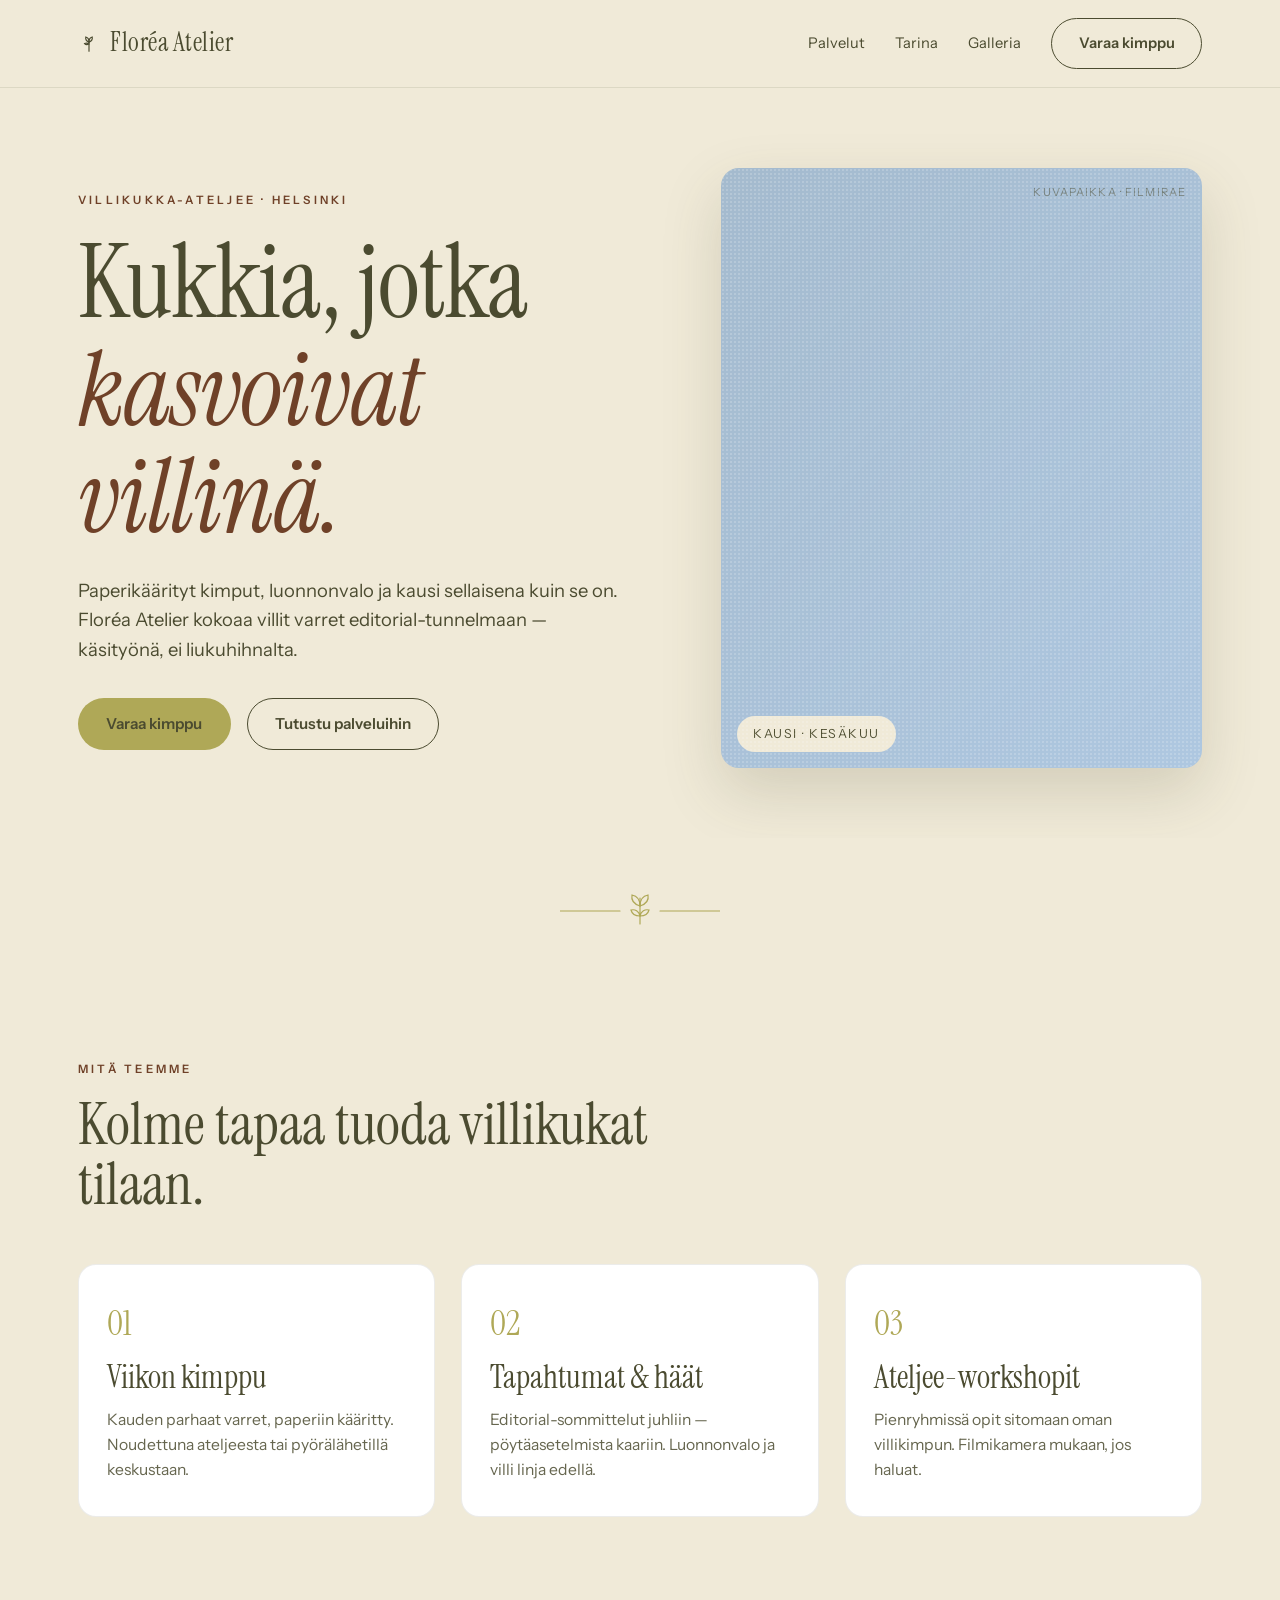
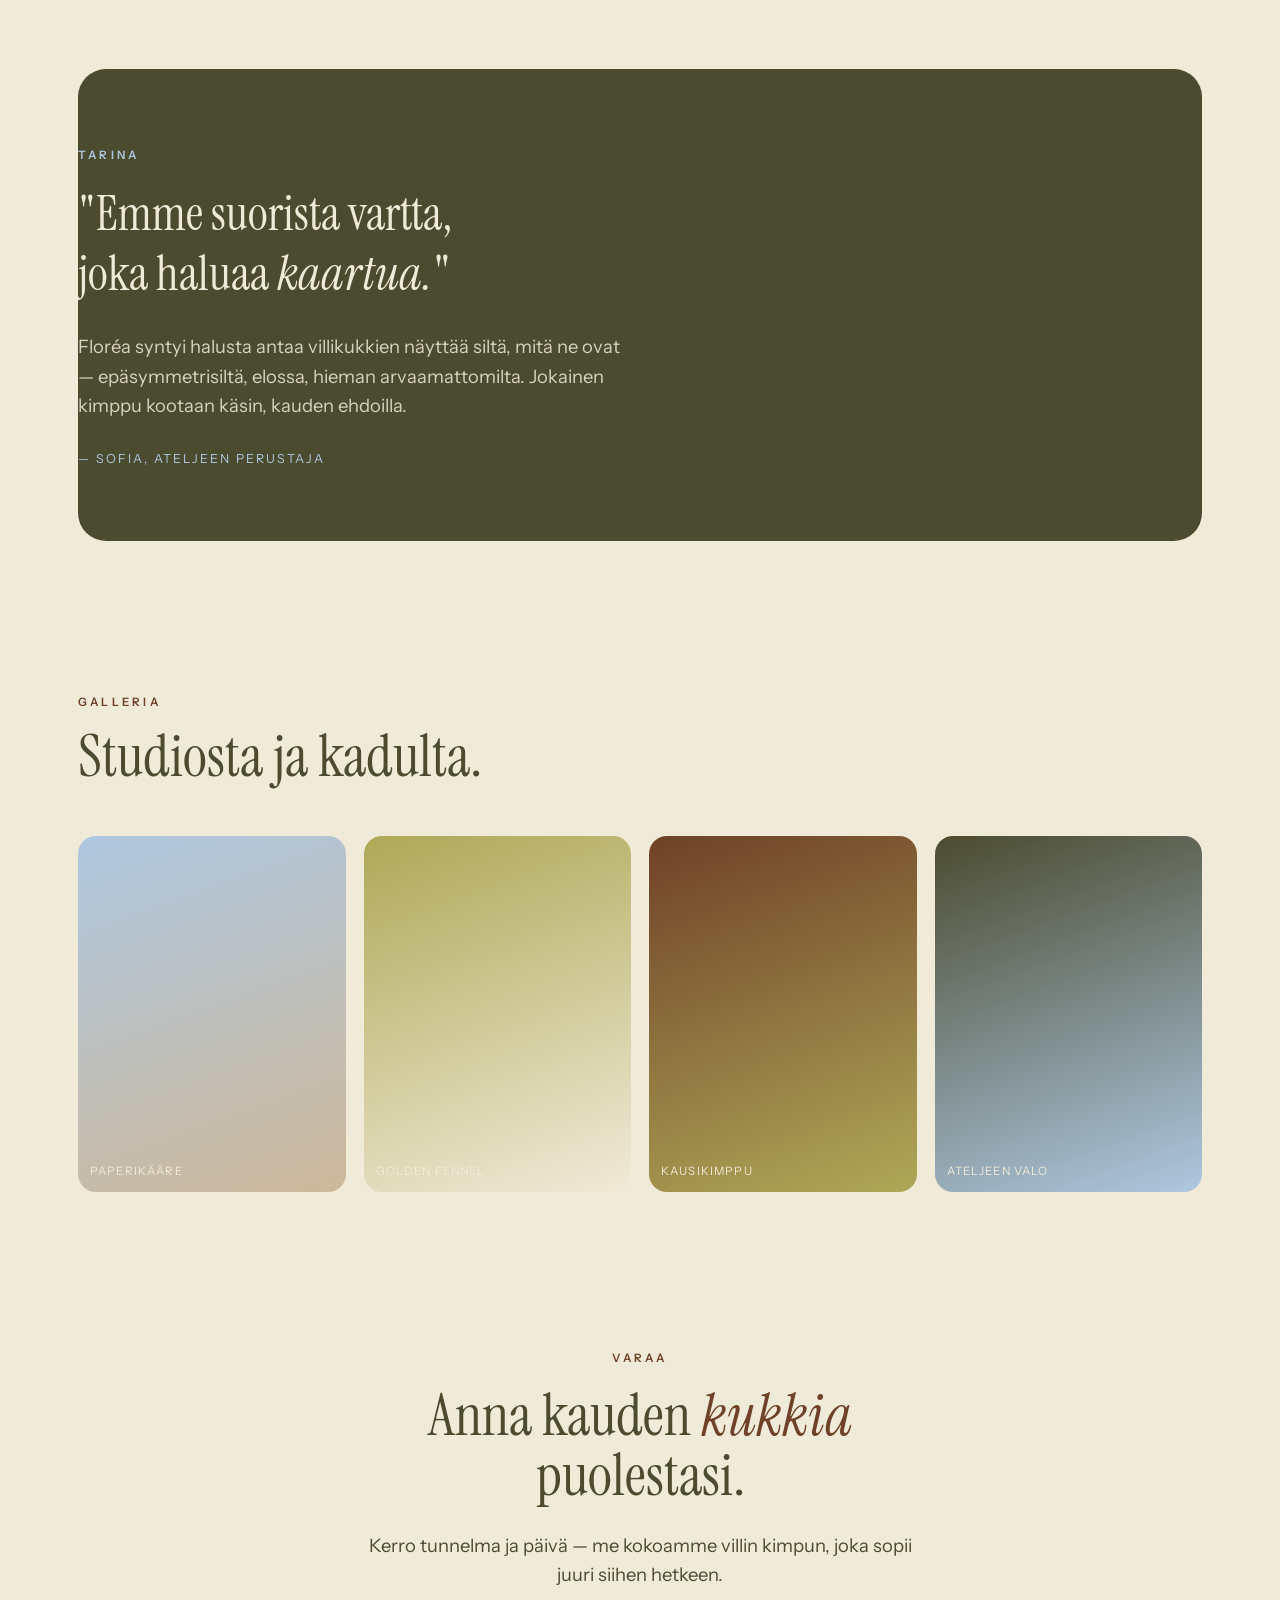
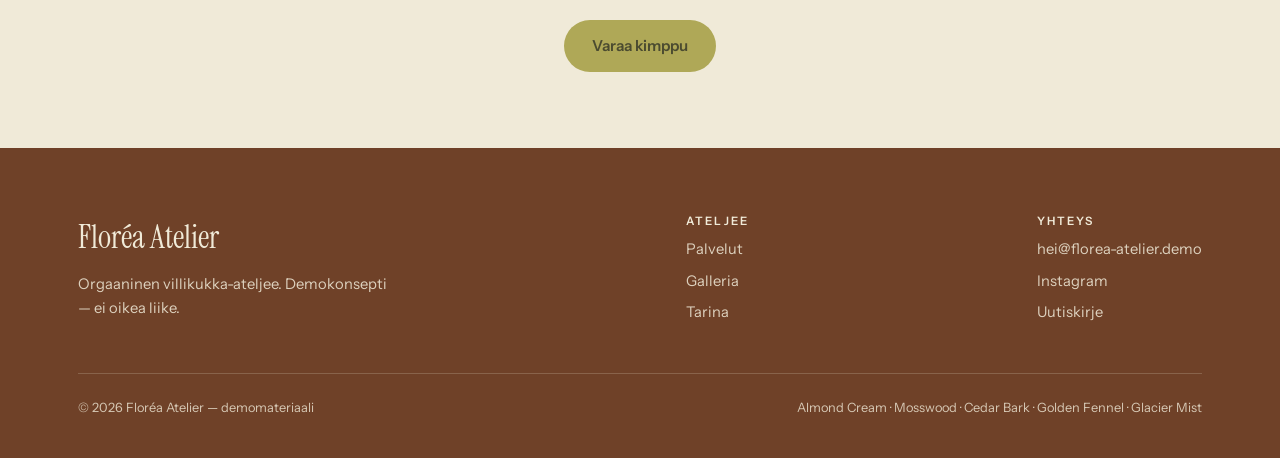
==== index.html @ 6a81641a "Add Floréa Atelier CLAUDE.md brand guide and landing page template" ====
<!DOCTYPE html>
<html lang="fi">
<head>
  <meta charset="UTF-8" />
  <meta name="viewport" content="width=device-width, initial-scale=1.0" />
  <title>Floréa Atelier — Villikukka-ateljee</title>
  <meta name="description" content="Floréa Atelier — orgaaninen villikukka-ateljee. Paperikäärityt kimput, luonnonvalo, käsityö." />

  <!-- Brändifontit -->
  <link rel="preconnect" href="https://fonts.googleapis.com" />
  <link rel="preconnect" href="https://fonts.gstatic.com" crossorigin />
  <link href="https://fonts.googleapis.com/css2?family=Instrument+Serif:ital@0;1&family=Instrument+Sans:wght@400;500;600&display=swap" rel="stylesheet" />

  <style>
    /* ===== Brändin kovat arvot ===== */
    :root {
      --almond-cream:  #F0EAD8;
      --mosswood:      #4B4B30;
      --cedar-bark:    #6F4128;
      --golden-fennel: #AFA857;
      --glacier-mist:  #AEC7E0;

      --font-display: "Instrument Serif", Georgia, serif;
      --font-body:    "Instrument Sans", system-ui, sans-serif;

      --radius-card: 18px;
      --radius-pill: 999px;

      --max: 1180px;
    }

    * { box-sizing: border-box; margin: 0; padding: 0; }

    html { scroll-behavior: smooth; }

    body {
      background: var(--almond-cream);
      color: var(--mosswood);
      font-family: var(--font-body);
      font-weight: 400;
      line-height: 1.6;
      -webkit-font-smoothing: antialiased;
    }

    .wrap { max-width: var(--max); margin: 0 auto; padding: 0 28px; }

    /* ===== Tyypografia ===== */
    h1, h2, h3 { font-family: var(--font-display); font-weight: 400; line-height: 1.05; }
    h1 { font-size: clamp(3rem, 8vw, 6.5rem); letter-spacing: -0.01em; }
    h2 { font-size: clamp(2.2rem, 5vw, 3.6rem); }
    h3 { font-size: clamp(1.5rem, 3vw, 2rem); }

    .eyebrow {
      font-family: var(--font-body);
      text-transform: uppercase;
      letter-spacing: 0.28em;
      font-size: 0.72rem;
      font-weight: 600;
      color: var(--cedar-bark);
    }

    .lede { font-size: 1.15rem; max-width: 46ch; }

    /* ===== Napit ===== */
    .btn {
      display: inline-block;
      font-family: var(--font-body);
      font-weight: 600;
      font-size: 0.95rem;
      padding: 0.85em 1.8em;
      border-radius: var(--radius-pill);
      text-decoration: none;
      cursor: pointer;
      border: 1.5px solid transparent;
      transition: transform .2s ease, background .2s ease, color .2s ease;
    }
    .btn:hover { transform: translateY(-2px); }
    .btn--primary { background: var(--golden-fennel); color: var(--mosswood); }
    .btn--primary:hover { background: #9c9549; }
    .btn--ghost { background: transparent; color: var(--mosswood); border-color: var(--mosswood); }
    .btn--ghost:hover { background: var(--mosswood); color: var(--almond-cream); }
    .btn--cream { background: var(--almond-cream); color: var(--mosswood); }

    /* ===== Navigaatio ===== */
    nav {
      position: sticky; top: 0; z-index: 50;
      background: rgba(240, 234, 216, 0.86);
      backdrop-filter: blur(8px);
      border-bottom: 1px solid rgba(75, 75, 48, 0.12);
    }
    nav .wrap { display: flex; align-items: center; justify-content: space-between; padding-top: 18px; padding-bottom: 18px; }
    .brand { font-family: var(--font-display); font-size: 1.6rem; letter-spacing: 0.02em; text-decoration: none; color: var(--mosswood); display: flex; align-items: center; gap: 10px; }
    .nav-links { display: flex; gap: 30px; align-items: center; }
    .nav-links a { text-decoration: none; color: var(--mosswood); font-size: 0.92rem; }
    .nav-links a:hover { color: var(--cedar-bark); }
    @media (max-width: 720px) { .nav-links a:not(.btn) { display: none; } }

    /* ===== Hero ===== */
    .hero { padding: 80px 0 70px; position: relative; overflow: hidden; }
    .hero-grid { display: grid; grid-template-columns: 1.1fr 0.9fr; gap: 56px; align-items: center; }
    @media (max-width: 880px) { .hero-grid { grid-template-columns: 1fr; } }
    .hero h1 em { font-style: italic; color: var(--cedar-bark); }
    .hero-cta { display: flex; gap: 16px; margin-top: 34px; flex-wrap: wrap; }
    .hero-figure {
      border-radius: var(--radius-card);
      overflow: hidden;
      aspect-ratio: 4 / 5;
      background:
        linear-gradient(135deg, rgba(75,75,48,0.10), rgba(174,199,224,0.25)),
        var(--glacier-mist);
      position: relative;
      box-shadow: 0 24px 60px rgba(75, 75, 48, 0.18);
    }
    .hero-figure .tag {
      position: absolute; bottom: 16px; left: 16px;
      background: var(--almond-cream); color: var(--mosswood);
      padding: 8px 16px; border-radius: var(--radius-pill);
      font-size: 0.78rem; letter-spacing: 0.12em; text-transform: uppercase;
    }
    /* paperirae / filmirae tunnelma kuvapaikalle */
    .hero-figure::after {
      content: ""; position: absolute; inset: 0;
      background-image: radial-gradient(rgba(255,255,255,0.18) 1px, transparent 1px);
      background-size: 4px 4px; mix-blend-mode: overlay;
    }
    .placeholder-note { position:absolute; top:16px; right:16px; font-size:0.7rem; letter-spacing:0.1em; text-transform:uppercase; color:var(--mosswood); opacity:0.55; }

    /* ===== Botaaninen ornamentti ===== */
    .botanical { display: block; color: var(--golden-fennel); }
    .divider { display: flex; justify-content: center; padding: 56px 0; }

    /* ===== Osiot ===== */
    section { padding: 76px 0; }
    .section-head { max-width: 620px; margin-bottom: 48px; }
    .section-head .eyebrow { display: block; margin-bottom: 16px; }

    /* Palvelukortit */
    .cards { display: grid; grid-template-columns: repeat(3, 1fr); gap: 26px; }
    @media (max-width: 820px) { .cards { grid-template-columns: 1fr; } }
    .card {
      background: #fff;
      border-radius: var(--radius-card);
      padding: 30px 28px 34px;
      border: 1px solid rgba(75,75,48,0.10);
    }
    .card .num { font-family: var(--font-display); font-size: 2.2rem; color: var(--golden-fennel); }
    .card h3 { margin: 10px 0 12px; }
    .card p { font-size: 0.98rem; color: rgba(75,75,48,0.85); }

    /* Tumma osio (Mosswood) */
    .dark { background: var(--mosswood); color: var(--almond-cream); border-radius: 28px; }
    .dark-inner { padding: 72px 0; }
    .dark .eyebrow { color: var(--glacier-mist); }
    .dark h2 em { font-style: italic; color: var(--golden-fennel); }
    .quote { font-family: var(--font-display); font-size: clamp(1.8rem, 4vw, 3rem); line-height: 1.25; max-width: 20ch; }
    .quote-meta { margin-top: 28px; letter-spacing: 0.16em; text-transform: uppercase; font-size: 0.78rem; color: var(--glacier-mist); }

    /* Galleria */
    .gallery { display: grid; grid-template-columns: repeat(4, 1fr); gap: 18px; }
    @media (max-width: 880px) { .gallery { grid-template-columns: repeat(2, 1fr); } }
    .gallery figure {
      border-radius: var(--radius-card); overflow: hidden; aspect-ratio: 3/4; position: relative;
    }
    .g1 { background: linear-gradient(160deg, var(--glacier-mist), #cdb89a); }
    .g2 { background: linear-gradient(160deg, var(--golden-fennel), var(--almond-cream)); }
    .g3 { background: linear-gradient(160deg, var(--cedar-bark), var(--golden-fennel)); }
    .g4 { background: linear-gradient(160deg, var(--mosswood), var(--glacier-mist)); }
    .gallery figure span { position:absolute; bottom:12px; left:12px; font-size:0.72rem; letter-spacing:0.1em; text-transform:uppercase; color:var(--almond-cream); }

    /* CTA-kaista */
    .cta-band { text-align: center; }
    .cta-band h2 { max-width: 16ch; margin: 0 auto 24px; }
    .cta-band em { font-style: italic; color: var(--cedar-bark); }

    /* Footer */
    footer { background: var(--cedar-bark); color: var(--almond-cream); padding: 64px 0 40px; }
    .foot-grid { display: flex; justify-content: space-between; gap: 40px; flex-wrap: wrap; }
    .foot-brand { font-family: var(--font-display); font-size: 2rem; }
    footer a { color: var(--almond-cream); text-decoration: none; opacity: 0.85; display: block; font-size: 0.92rem; margin-top: 8px; }
    footer a:hover { opacity: 1; }
    .foot-col h4 { text-transform: uppercase; letter-spacing: 0.18em; font-size: 0.72rem; font-weight: 600; font-family: var(--font-body); margin-bottom: 6px; }
    .foot-bottom { margin-top: 48px; padding-top: 24px; border-top: 1px solid rgba(240,234,216,0.25); font-size: 0.8rem; opacity: 0.8; display:flex; justify-content:space-between; flex-wrap:wrap; gap:12px; }
  </style>
</head>
<body>

  <!-- ===== Navigaatio ===== -->
  <nav>
    <div class="wrap">
      <a class="brand" href="#">
        <svg width="22" height="22" viewBox="0 0 24 24" fill="none" stroke="currentColor" stroke-width="1.3" stroke-linecap="round" aria-hidden="true">
          <path d="M12 21V11"/>
          <path d="M12 11c-2.5-1-4-3-3.5-5.5C10.5 6 12 8 12 11Z"/>
          <path d="M12 11c2.5-1 4-3 3.5-5.5C13.5 6 12 8 12 11Z"/>
          <path d="M12 13c-1.8 1-3.6 1-4.8-.4 1.7-.9 3.4-.6 4.8.4Z"/>
        </svg>
        Floréa Atelier
      </a>
      <div class="nav-links">
        <a href="#palvelut">Palvelut</a>
        <a href="#tarina">Tarina</a>
        <a href="#galleria">Galleria</a>
        <a class="btn btn--ghost" href="#yhteys">Varaa kimppu</a>
      </div>
    </div>
  </nav>

  <!-- ===== Hero ===== -->
  <header class="hero">
    <div class="wrap hero-grid">
      <div>
        <span class="eyebrow">Villikukka-ateljee · Helsinki</span>
        <h1 style="margin-top:18px;">Kukkia, jotka<br><em>kasvoivat villinä.</em></h1>
        <p class="lede" style="margin-top:24px;">
          Paperikäärityt kimput, luonnonvalo ja kausi sellaisena kuin se on.
          Floréa Atelier kokoaa villit varret editorial-tunnelmaan — käsityönä, ei liukuhihnalta.
        </p>
        <div class="hero-cta">
          <a class="btn btn--primary" href="#yhteys">Varaa kimppu</a>
          <a class="btn btn--ghost" href="#palvelut">Tutustu palveluihin</a>
        </div>
      </div>
      <div class="hero-figure" role="img" aria-label="Villikukkakimppu paperikääreessä">
        <span class="placeholder-note">Kuvapaikka · filmirae</span>
        <span class="tag">Kausi · Kesäkuu</span>
      </div>
    </div>
  </header>

  <!-- ===== Botaaninen jakaja ===== -->
  <div class="divider" aria-hidden="true">
    <svg class="botanical" width="160" height="34" viewBox="0 0 160 34" fill="none" stroke="currentColor" stroke-width="1.2" stroke-linecap="round">
      <path d="M80 4v26"/>
      <path d="M80 12c-6-2-9-6-8-11 5 1 8 5 8 11Z"/>
      <path d="M80 12c6-2 9-6 8-11-5 1-8 5-8 11Z"/>
      <path d="M80 22c-5 0-8-2-9-6 4-1 8 1 9 6Z"/>
      <path d="M80 22c5 0 8-2 9-6-4-1-8 1-9 6Z"/>
      <path d="M0 17h60M100 17h60"/>
    </svg>
  </div>

  <!-- ===== Palvelut ===== -->
  <section id="palvelut">
    <div class="wrap">
      <div class="section-head">
        <span class="eyebrow">Mitä teemme</span>
        <h2>Kolme tapaa tuoda villikukat tilaan.</h2>
      </div>
      <div class="cards">
        <article class="card">
          <div class="num">01</div>
          <h3>Viikon kimppu</h3>
          <p>Kauden parhaat varret, paperiin kääritty. Noudettuna ateljeesta tai pyörälähetillä keskustaan.</p>
        </article>
        <article class="card">
          <div class="num">02</div>
          <h3>Tapahtumat &amp; häät</h3>
          <p>Editorial-sommittelut juhliin — pöytäasetelmista kaariin. Luonnonvalo ja villi linja edellä.</p>
        </article>
        <article class="card">
          <div class="num">03</div>
          <h3>Ateljee-workshopit</h3>
          <p>Pienryhmissä opit sitomaan oman villikimpun. Filmikamera mukaan, jos haluat.</p>
        </article>
      </div>
    </div>
  </section>

  <!-- ===== Tarina (tumma osio) ===== -->
  <section id="tarina">
    <div class="wrap">
      <div class="dark">
        <div class="wrap dark-inner">
          <span class="eyebrow">Tarina</span>
          <p class="quote" style="margin-top:18px;">"Emme suorista vartta, joka haluaa <em>kaartua.</em>"</p>
          <p class="lede" style="margin-top:28px; color:rgba(240,234,216,0.85);">
            Floréa syntyi halusta antaa villikukkien näyttää siltä, mitä ne ovat — epäsymmetrisiltä,
            elossa, hieman arvaamattomilta. Jokainen kimppu kootaan käsin, kauden ehdoilla.
          </p>
          <p class="quote-meta">— Sofia, ateljeen perustaja</p>
        </div>
      </div>
    </div>
  </section>

  <!-- ===== Galleria ===== -->
  <section id="galleria">
    <div class="wrap">
      <div class="section-head">
        <span class="eyebrow">Galleria</span>
        <h2>Studiosta ja kadulta.</h2>
      </div>
      <div class="gallery">
        <figure class="g1"><span>Paperikääre</span></figure>
        <figure class="g2"><span>Golden Fennel</span></figure>
        <figure class="g3"><span>Kausikimppu</span></figure>
        <figure class="g4"><span>Ateljeen valo</span></figure>
      </div>
    </div>
  </section>

  <!-- ===== CTA-kaista ===== -->
  <section id="yhteys" class="cta-band">
    <div class="wrap">
      <span class="eyebrow">Varaa</span>
      <h2 style="margin-top:16px;">Anna kauden <em>kukkia</em> puolestasi.</h2>
      <p class="lede" style="margin:0 auto 30px;">Kerro tunnelma ja päivä — me kokoamme villin kimpun, joka sopii juuri siihen hetkeen.</p>
      <a class="btn btn--primary" href="mailto:hei@florea-atelier.demo">Varaa kimppu</a>
    </div>
  </section>

  <!-- ===== Footer ===== -->
  <footer>
    <div class="wrap">
      <div class="foot-grid">
        <div>
          <div class="foot-brand">Floréa Atelier</div>
          <p style="max-width:32ch; opacity:0.85; margin-top:10px; font-size:0.92rem;">Orgaaninen villikukka-ateljee. Demokonsepti — ei oikea liike.</p>
        </div>
        <div class="foot-col">
          <h4>Ateljee</h4>
          <a href="#palvelut">Palvelut</a>
          <a href="#galleria">Galleria</a>
          <a href="#tarina">Tarina</a>
        </div>
        <div class="foot-col">
          <h4>Yhteys</h4>
          <a href="mailto:hei@florea-atelier.demo">hei@florea-atelier.demo</a>
          <a href="#">Instagram</a>
          <a href="#">Uutiskirje</a>
        </div>
      </div>
      <div class="foot-bottom">
        <span>© 2026 Floréa Atelier — demomateriaali</span>
        <span>Almond Cream · Mosswood · Cedar Bark · Golden Fennel · Glacier Mist</span>
      </div>
    </div>
  </footer>

</body>
</html>
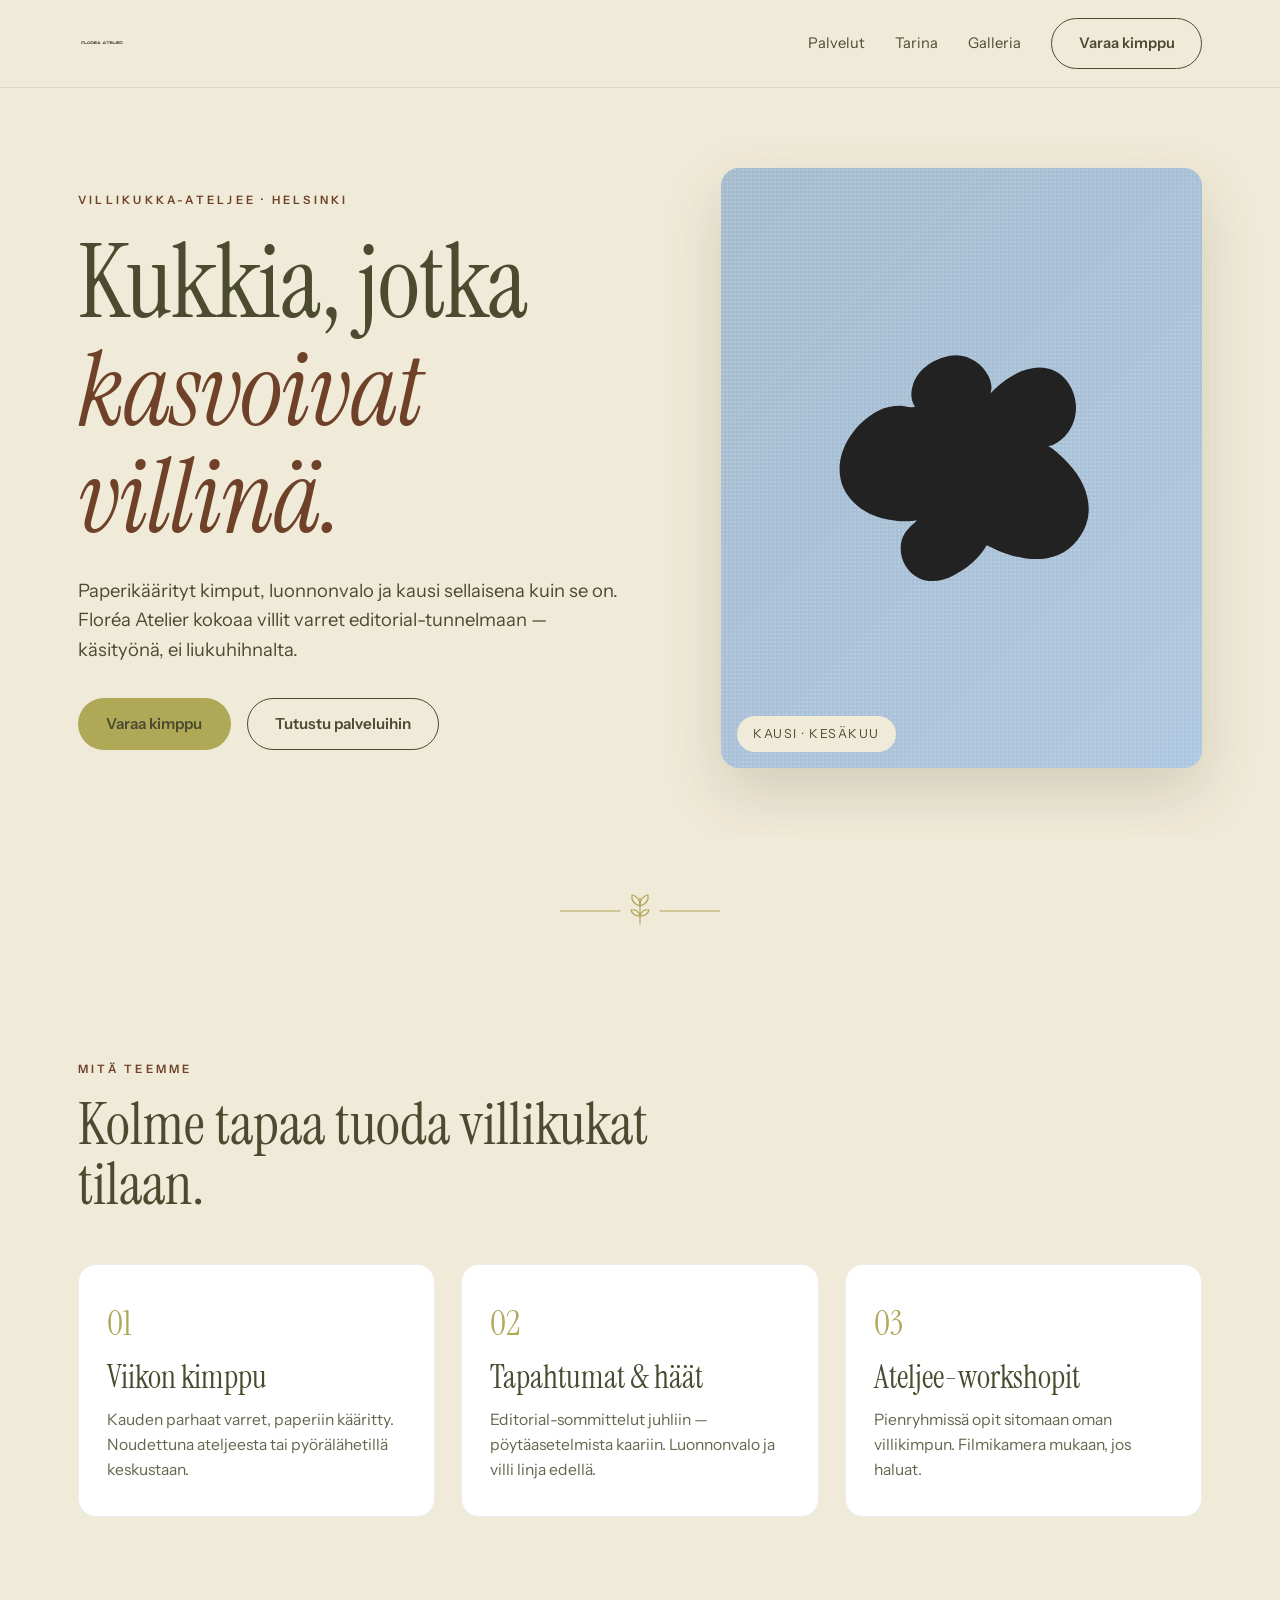
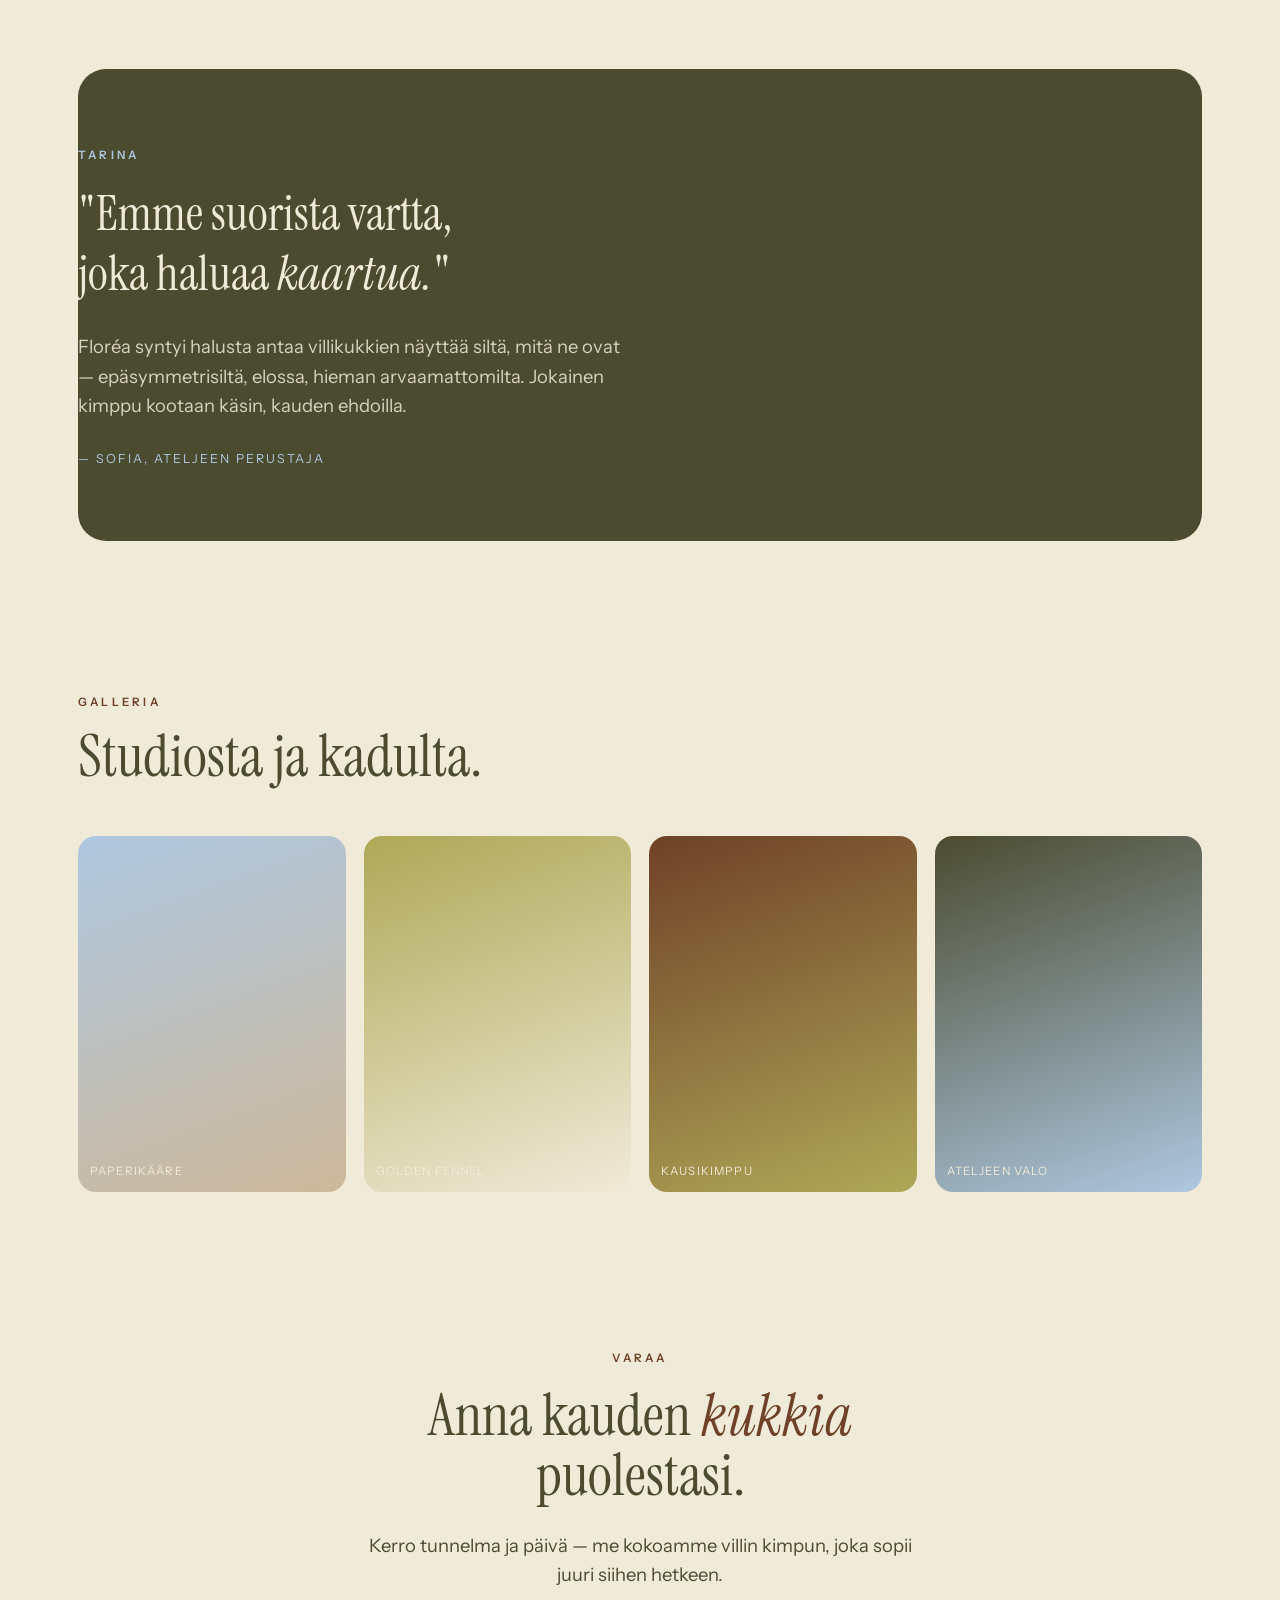
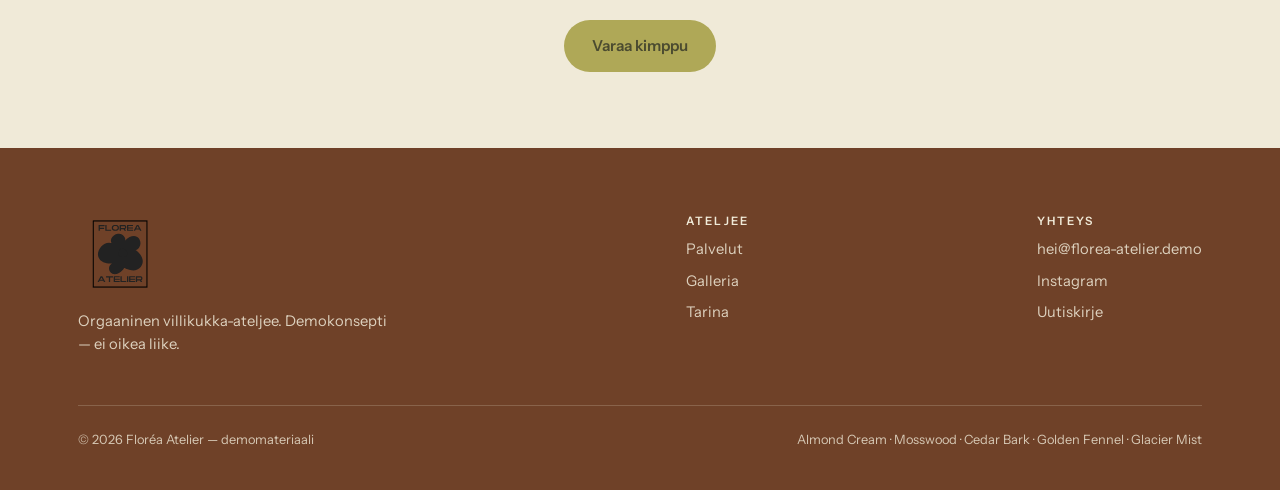
==== commit 53aef8b9: "Wire uploaded logos into page, rename assets to web-safe names" ====
--- a/index.html
+++ b/index.html
@@ -89,7 +89,8 @@
       border-bottom: 1px solid rgba(75, 75, 48, 0.12);
     }
     nav .wrap { display: flex; align-items: center; justify-content: space-between; padding-top: 18px; padding-bottom: 18px; }
-    .brand { font-family: var(--font-display); font-size: 1.6rem; letter-spacing: 0.02em; text-decoration: none; color: var(--mosswood); display: flex; align-items: center; gap: 10px; }
+    .brand { display: flex; align-items: center; text-decoration: none; }
+    .brand-logo { height: 48px; width: auto; display: block; }
     .nav-links { display: flex; gap: 30px; align-items: center; }
     .nav-links a { text-decoration: none; color: var(--mosswood); font-size: 0.92rem; }
     .nav-links a:hover { color: var(--cedar-bark); }
@@ -111,11 +112,13 @@
       position: relative;
       box-shadow: 0 24px 60px rgba(75, 75, 48, 0.18);
     }
+    .hero-graphic { position: absolute; inset: 0; width: 100%; height: 100%; object-fit: contain; padding: 9%; z-index: 1; }
     .hero-figure .tag {
       position: absolute; bottom: 16px; left: 16px;
       background: var(--almond-cream); color: var(--mosswood);
       padding: 8px 16px; border-radius: var(--radius-pill);
       font-size: 0.78rem; letter-spacing: 0.12em; text-transform: uppercase;
+      z-index: 2;
     }
     /* paperirae / filmirae tunnelma kuvapaikalle */
     .hero-figure::after {
@@ -187,14 +190,8 @@
   <!-- ===== Navigaatio ===== -->
   <nav>
     <div class="wrap">
-      <a class="brand" href="#">
-        <svg width="22" height="22" viewBox="0 0 24 24" fill="none" stroke="currentColor" stroke-width="1.3" stroke-linecap="round" aria-hidden="true">
-          <path d="M12 21V11"/>
-          <path d="M12 11c-2.5-1-4-3-3.5-5.5C10.5 6 12 8 12 11Z"/>
-          <path d="M12 11c2.5-1 4-3 3.5-5.5C13.5 6 12 8 12 11Z"/>
-          <path d="M12 13c-1.8 1-3.6 1-4.8-.4 1.7-.9 3.4-.6 4.8.4Z"/>
-        </svg>
-        Floréa Atelier
+      <a class="brand" href="#" aria-label="Floréa Atelier">
+        <img class="brand-logo" src="assets/logos/logo-paa.svg" alt="Floréa Atelier" />
       </a>
       <div class="nav-links">
         <a href="#palvelut">Palvelut</a>
@@ -220,8 +217,8 @@
           <a class="btn btn--ghost" href="#palvelut">Tutustu palveluihin</a>
         </div>
       </div>
-      <div class="hero-figure" role="img" aria-label="Villikukkakimppu paperikääreessä">
-        <span class="placeholder-note">Kuvapaikka · filmirae</span>
+      <div class="hero-figure">
+        <img class="hero-graphic" src="assets/graphics/grafiikka-paakuva.svg" alt="Floréa Atelier — botaaninen villikukkagrafiikka" />
         <span class="tag">Kausi · Kesäkuu</span>
       </div>
     </div>
@@ -314,8 +311,8 @@
     <div class="wrap">
       <div class="foot-grid">
         <div>
-          <div class="foot-brand">Floréa Atelier</div>
-          <p style="max-width:32ch; opacity:0.85; margin-top:10px; font-size:0.92rem;">Orgaaninen villikukka-ateljee. Demokonsepti — ei oikea liike.</p>
+          <img src="assets/logos/logo-iso-vaalea.svg" alt="Floréa Atelier" style="height:84px; width:auto; display:block;" />
+          <p style="max-width:32ch; opacity:0.85; margin-top:14px; font-size:0.92rem;">Orgaaninen villikukka-ateljee. Demokonsepti — ei oikea liike.</p>
         </div>
         <div class="foot-col">
           <h4>Ateljee</h4>
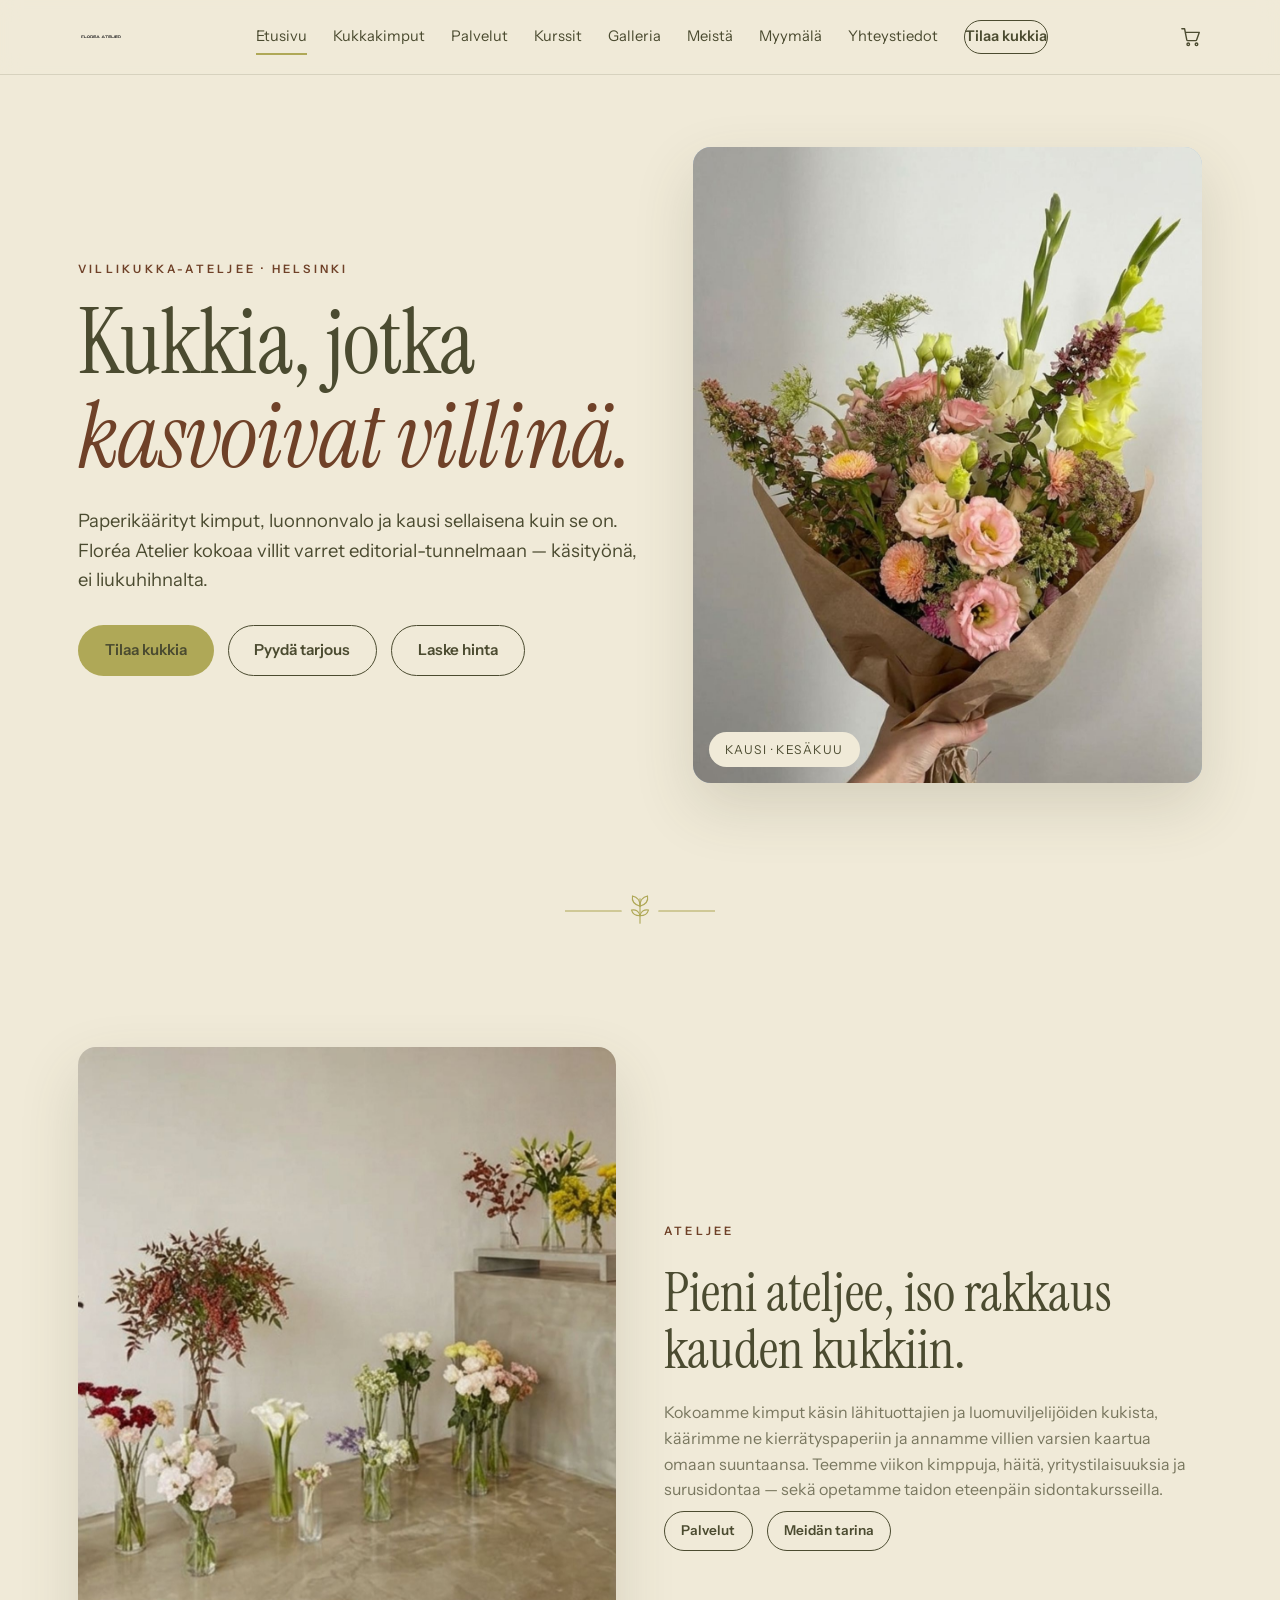
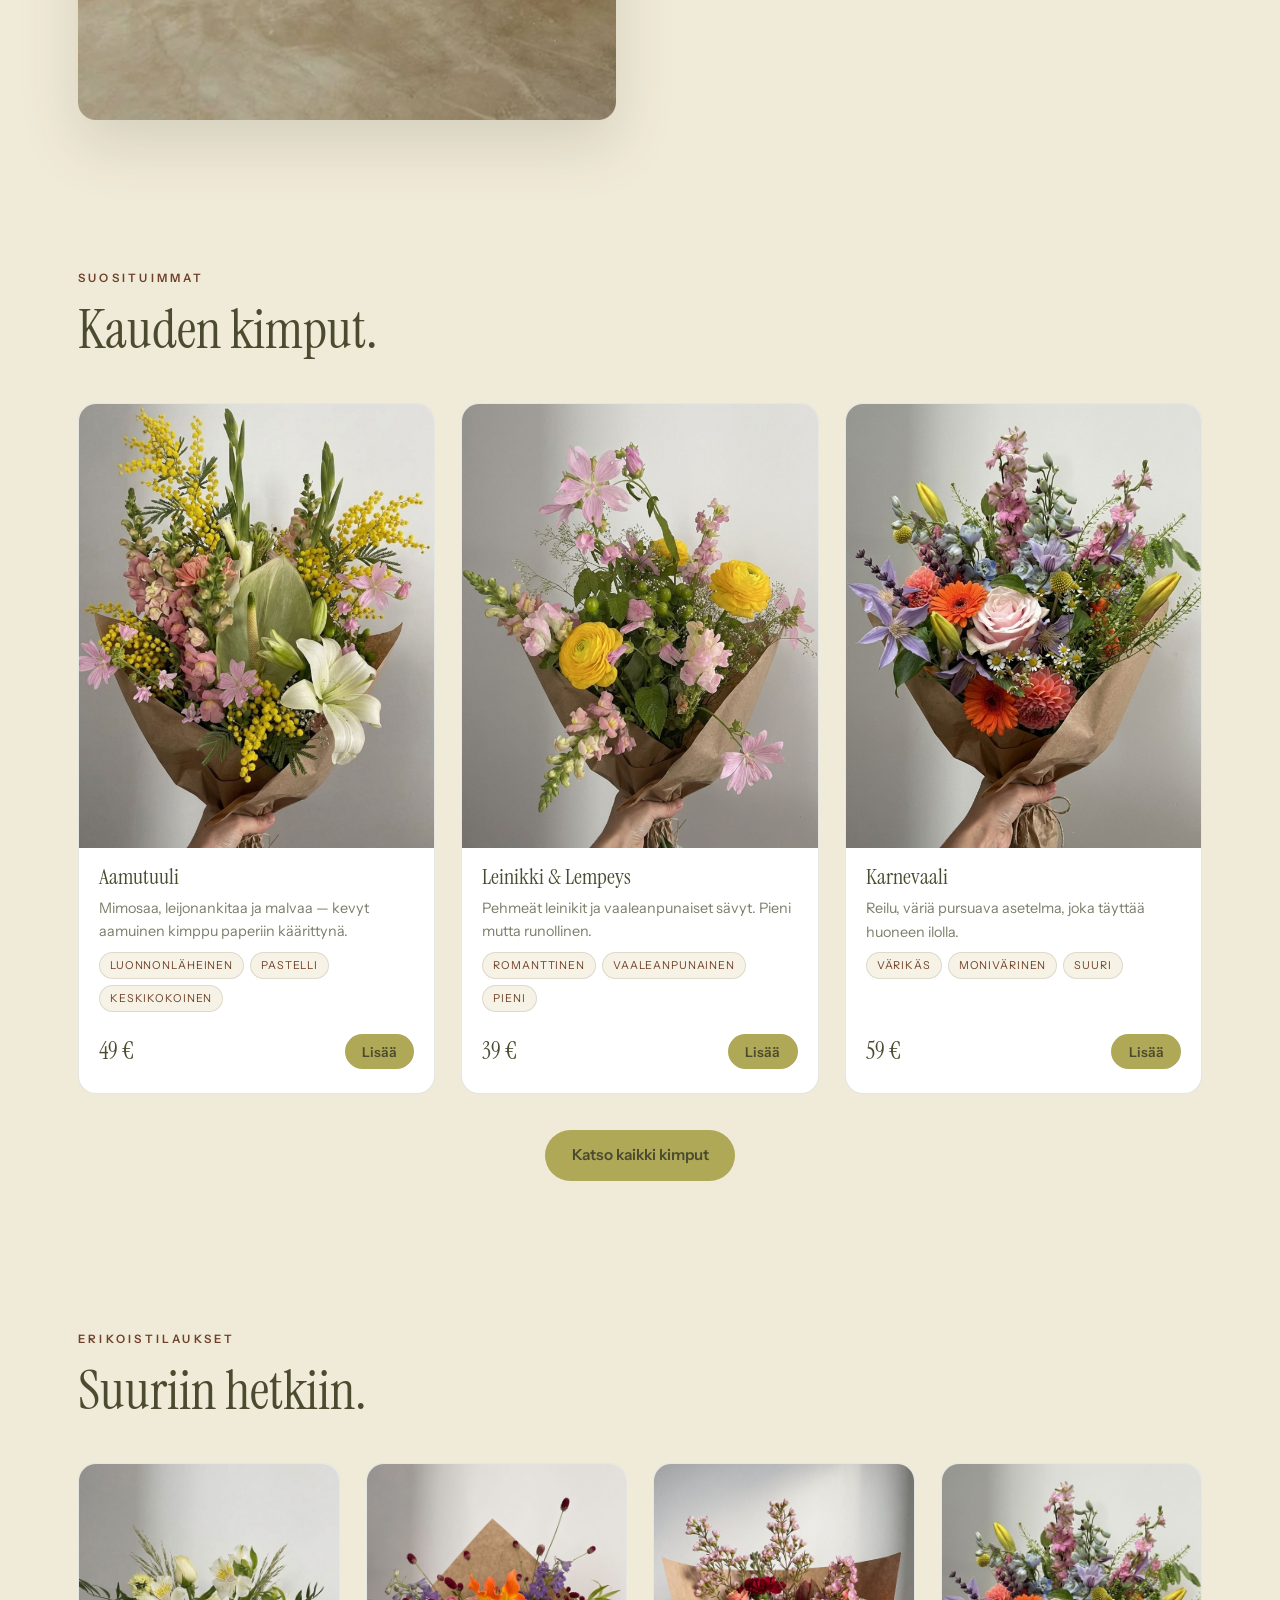
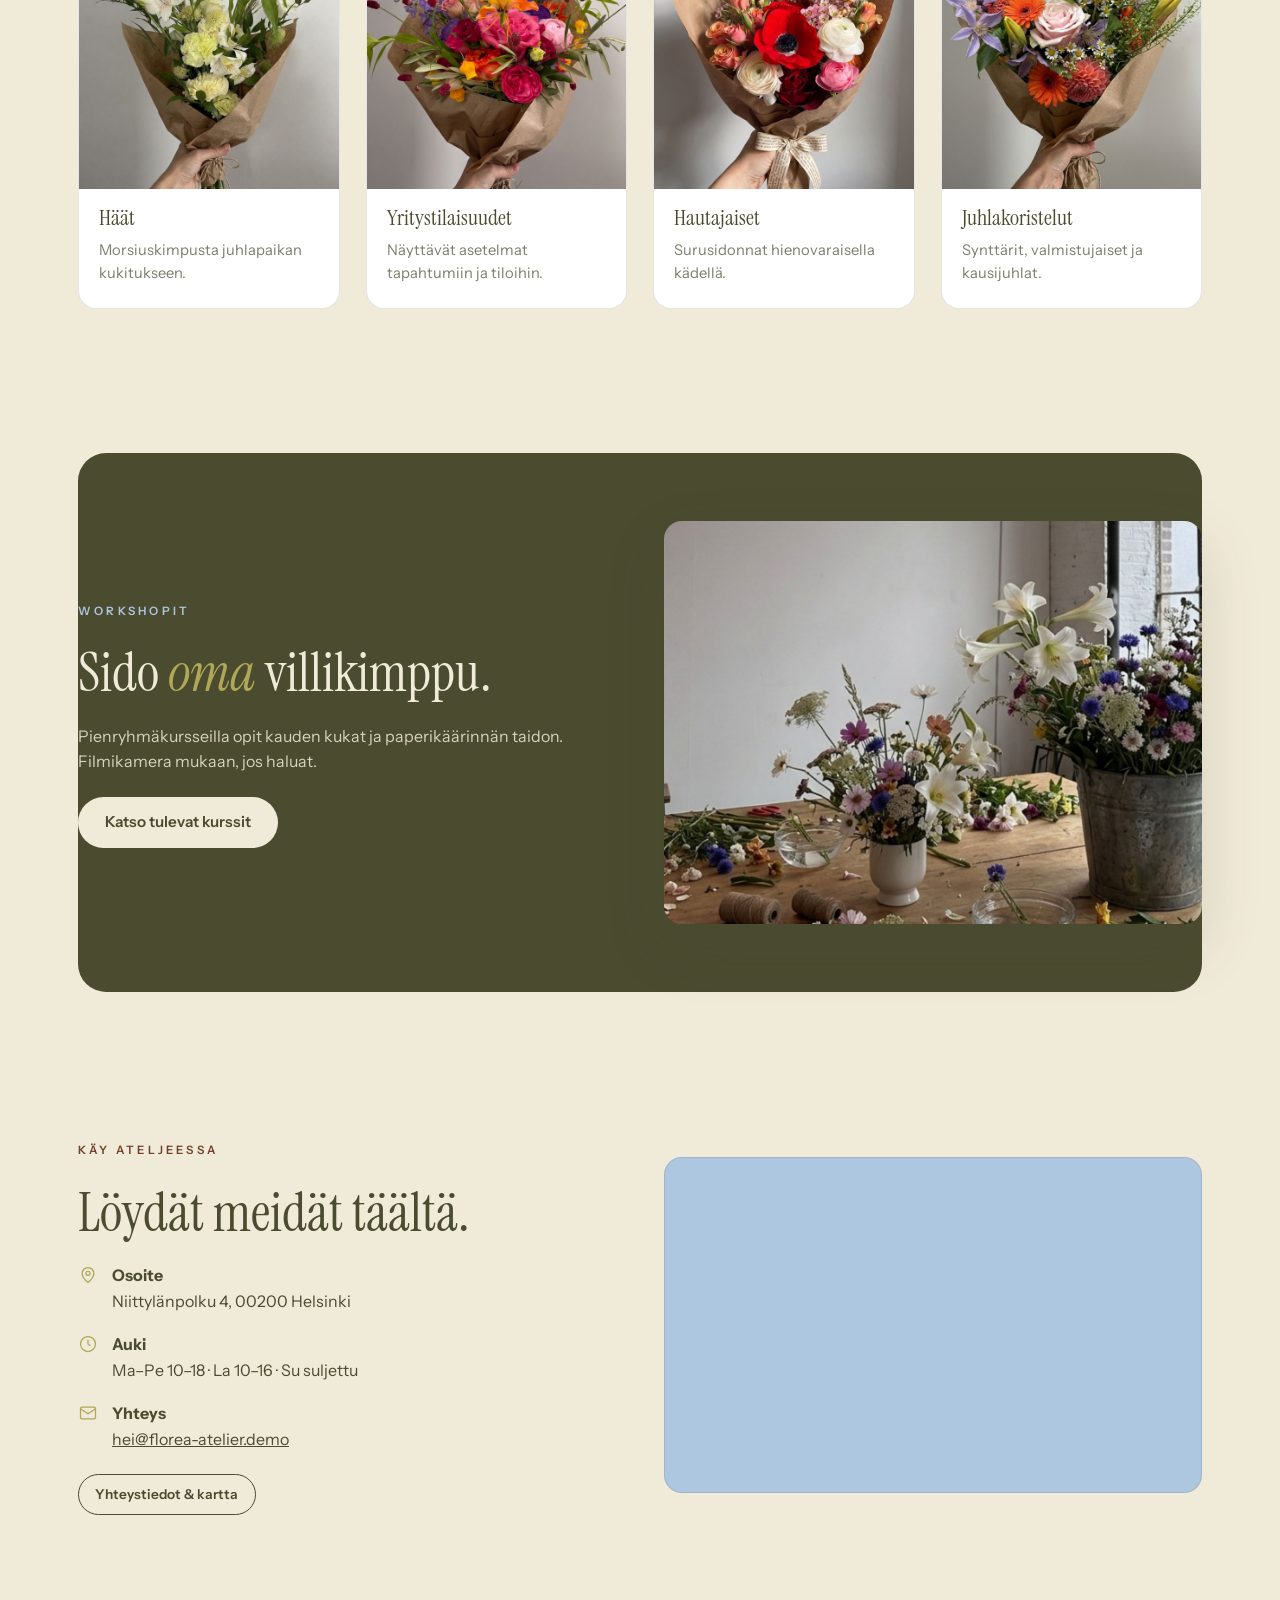
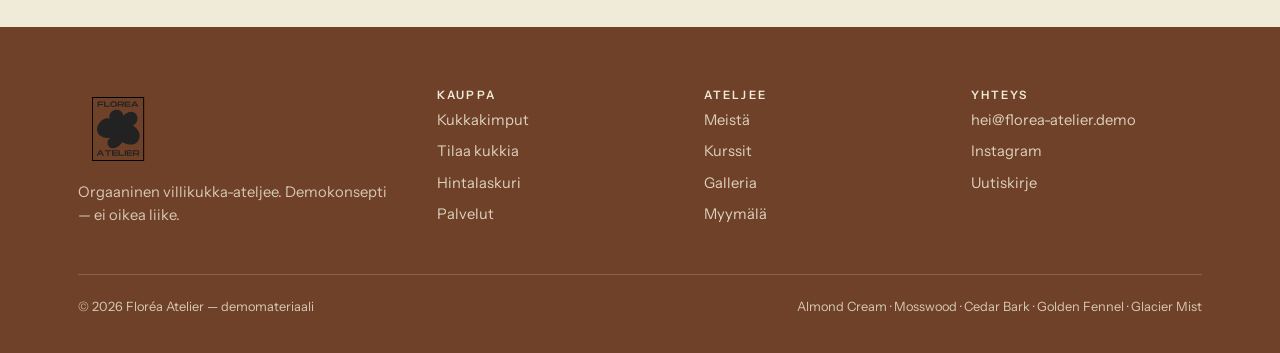
==== commit 2931b5cd: "Build multi-page flower shop site (site.js/style.css/main.js + 11 pages) - Centralized content in si" ====
--- a/index.html
+++ b/index.html
@@ -4,335 +4,129 @@
   <meta charset="UTF-8" />
   <meta name="viewport" content="width=device-width, initial-scale=1.0" />
   <title>Floréa Atelier — Villikukka-ateljee</title>
-  <meta name="description" content="Floréa Atelier — orgaaninen villikukka-ateljee. Paperikäärityt kimput, luonnonvalo, käsityö." />
-
-  <!-- Brändifontit -->
+  <meta name="description" content="Floréa Atelier — orgaaninen villikukka-ateljee Helsingissä. Paperikäärityt kimput, luonnonvalo ja käsityö. Tilaa kukkia, pyydä tarjous tai laske hinta." />
   <link rel="preconnect" href="https://fonts.googleapis.com" />
   <link rel="preconnect" href="https://fonts.gstatic.com" crossorigin />
   <link href="https://fonts.googleapis.com/css2?family=Instrument+Serif:ital@0;1&family=Instrument+Sans:wght@400;500;600&display=swap" rel="stylesheet" />
-
-  <style>
-    /* ===== Brändin kovat arvot ===== */
-    :root {
-      --almond-cream:  #F0EAD8;
-      --mosswood:      #4B4B30;
-      --cedar-bark:    #6F4128;
-      --golden-fennel: #AFA857;
-      --glacier-mist:  #AEC7E0;
-
-      --font-display: "Instrument Serif", Georgia, serif;
-      --font-body:    "Instrument Sans", system-ui, sans-serif;
-
-      --radius-card: 18px;
-      --radius-pill: 999px;
-
-      --max: 1180px;
-    }
-
-    * { box-sizing: border-box; margin: 0; padding: 0; }
-
-    html { scroll-behavior: smooth; }
-
-    body {
-      background: var(--almond-cream);
-      color: var(--mosswood);
-      font-family: var(--font-body);
-      font-weight: 400;
-      line-height: 1.6;
-      -webkit-font-smoothing: antialiased;
-    }
-
-    .wrap { max-width: var(--max); margin: 0 auto; padding: 0 28px; }
-
-    /* ===== Tyypografia ===== */
-    h1, h2, h3 { font-family: var(--font-display); font-weight: 400; line-height: 1.05; }
-    h1 { font-size: clamp(3rem, 8vw, 6.5rem); letter-spacing: -0.01em; }
-    h2 { font-size: clamp(2.2rem, 5vw, 3.6rem); }
-    h3 { font-size: clamp(1.5rem, 3vw, 2rem); }
-
-    .eyebrow {
-      font-family: var(--font-body);
-      text-transform: uppercase;
-      letter-spacing: 0.28em;
-      font-size: 0.72rem;
-      font-weight: 600;
-      color: var(--cedar-bark);
-    }
-
-    .lede { font-size: 1.15rem; max-width: 46ch; }
-
-    /* ===== Napit ===== */
-    .btn {
-      display: inline-block;
-      font-family: var(--font-body);
-      font-weight: 600;
-      font-size: 0.95rem;
-      padding: 0.85em 1.8em;
-      border-radius: var(--radius-pill);
-      text-decoration: none;
-      cursor: pointer;
-      border: 1.5px solid transparent;
-      transition: transform .2s ease, background .2s ease, color .2s ease;
-    }
-    .btn:hover { transform: translateY(-2px); }
-    .btn--primary { background: var(--golden-fennel); color: var(--mosswood); }
-    .btn--primary:hover { background: #9c9549; }
-    .btn--ghost { background: transparent; color: var(--mosswood); border-color: var(--mosswood); }
-    .btn--ghost:hover { background: var(--mosswood); color: var(--almond-cream); }
-    .btn--cream { background: var(--almond-cream); color: var(--mosswood); }
-
-    /* ===== Navigaatio ===== */
-    nav {
-      position: sticky; top: 0; z-index: 50;
-      background: rgba(240, 234, 216, 0.86);
-      backdrop-filter: blur(8px);
-      border-bottom: 1px solid rgba(75, 75, 48, 0.12);
-    }
-    nav .wrap { display: flex; align-items: center; justify-content: space-between; padding-top: 18px; padding-bottom: 18px; }
-    .brand { display: flex; align-items: center; text-decoration: none; }
-    .brand-logo { height: 48px; width: auto; display: block; }
-    .nav-links { display: flex; gap: 30px; align-items: center; }
-    .nav-links a { text-decoration: none; color: var(--mosswood); font-size: 0.92rem; }
-    .nav-links a:hover { color: var(--cedar-bark); }
-    @media (max-width: 720px) { .nav-links a:not(.btn) { display: none; } }
-
-    /* ===== Hero ===== */
-    .hero { padding: 80px 0 70px; position: relative; overflow: hidden; }
-    .hero-grid { display: grid; grid-template-columns: 1.1fr 0.9fr; gap: 56px; align-items: center; }
-    @media (max-width: 880px) { .hero-grid { grid-template-columns: 1fr; } }
-    .hero h1 em { font-style: italic; color: var(--cedar-bark); }
-    .hero-cta { display: flex; gap: 16px; margin-top: 34px; flex-wrap: wrap; }
-    .hero-figure {
-      border-radius: var(--radius-card);
-      overflow: hidden;
-      aspect-ratio: 4 / 5;
-      background:
-        linear-gradient(135deg, rgba(75,75,48,0.10), rgba(174,199,224,0.25)),
-        var(--glacier-mist);
-      position: relative;
-      box-shadow: 0 24px 60px rgba(75, 75, 48, 0.18);
-    }
-    .hero-graphic { position: absolute; inset: 0; width: 100%; height: 100%; object-fit: contain; padding: 9%; z-index: 1; }
-    .hero-figure .tag {
-      position: absolute; bottom: 16px; left: 16px;
-      background: var(--almond-cream); color: var(--mosswood);
-      padding: 8px 16px; border-radius: var(--radius-pill);
-      font-size: 0.78rem; letter-spacing: 0.12em; text-transform: uppercase;
-      z-index: 2;
-    }
-    /* paperirae / filmirae tunnelma kuvapaikalle */
-    .hero-figure::after {
-      content: ""; position: absolute; inset: 0;
-      background-image: radial-gradient(rgba(255,255,255,0.18) 1px, transparent 1px);
-      background-size: 4px 4px; mix-blend-mode: overlay;
-    }
-    .placeholder-note { position:absolute; top:16px; right:16px; font-size:0.7rem; letter-spacing:0.1em; text-transform:uppercase; color:var(--mosswood); opacity:0.55; }
-
-    /* ===== Botaaninen ornamentti ===== */
-    .botanical { display: block; color: var(--golden-fennel); }
-    .divider { display: flex; justify-content: center; padding: 56px 0; }
-
-    /* ===== Osiot ===== */
-    section { padding: 76px 0; }
-    .section-head { max-width: 620px; margin-bottom: 48px; }
-    .section-head .eyebrow { display: block; margin-bottom: 16px; }
-
-    /* Palvelukortit */
-    .cards { display: grid; grid-template-columns: repeat(3, 1fr); gap: 26px; }
-    @media (max-width: 820px) { .cards { grid-template-columns: 1fr; } }
-    .card {
-      background: #fff;
-      border-radius: var(--radius-card);
-      padding: 30px 28px 34px;
-      border: 1px solid rgba(75,75,48,0.10);
-    }
-    .card .num { font-family: var(--font-display); font-size: 2.2rem; color: var(--golden-fennel); }
-    .card h3 { margin: 10px 0 12px; }
-    .card p { font-size: 0.98rem; color: rgba(75,75,48,0.85); }
-
-    /* Tumma osio (Mosswood) */
-    .dark { background: var(--mosswood); color: var(--almond-cream); border-radius: 28px; }
-    .dark-inner { padding: 72px 0; }
-    .dark .eyebrow { color: var(--glacier-mist); }
-    .dark h2 em { font-style: italic; color: var(--golden-fennel); }
-    .quote { font-family: var(--font-display); font-size: clamp(1.8rem, 4vw, 3rem); line-height: 1.25; max-width: 20ch; }
-    .quote-meta { margin-top: 28px; letter-spacing: 0.16em; text-transform: uppercase; font-size: 0.78rem; color: var(--glacier-mist); }
-
-    /* Galleria */
-    .gallery { display: grid; grid-template-columns: repeat(4, 1fr); gap: 18px; }
-    @media (max-width: 880px) { .gallery { grid-template-columns: repeat(2, 1fr); } }
-    .gallery figure {
-      border-radius: var(--radius-card); overflow: hidden; aspect-ratio: 3/4; position: relative;
-    }
-    .g1 { background: linear-gradient(160deg, var(--glacier-mist), #cdb89a); }
-    .g2 { background: linear-gradient(160deg, var(--golden-fennel), var(--almond-cream)); }
-    .g3 { background: linear-gradient(160deg, var(--cedar-bark), var(--golden-fennel)); }
-    .g4 { background: linear-gradient(160deg, var(--mosswood), var(--glacier-mist)); }
-    .gallery figure span { position:absolute; bottom:12px; left:12px; font-size:0.72rem; letter-spacing:0.1em; text-transform:uppercase; color:var(--almond-cream); }
-
-    /* CTA-kaista */
-    .cta-band { text-align: center; }
-    .cta-band h2 { max-width: 16ch; margin: 0 auto 24px; }
-    .cta-band em { font-style: italic; color: var(--cedar-bark); }
-
-    /* Footer */
-    footer { background: var(--cedar-bark); color: var(--almond-cream); padding: 64px 0 40px; }
-    .foot-grid { display: flex; justify-content: space-between; gap: 40px; flex-wrap: wrap; }
-    .foot-brand { font-family: var(--font-display); font-size: 2rem; }
-    footer a { color: var(--almond-cream); text-decoration: none; opacity: 0.85; display: block; font-size: 0.92rem; margin-top: 8px; }
-    footer a:hover { opacity: 1; }
-    .foot-col h4 { text-transform: uppercase; letter-spacing: 0.18em; font-size: 0.72rem; font-weight: 600; font-family: var(--font-body); margin-bottom: 6px; }
-    .foot-bottom { margin-top: 48px; padding-top: 24px; border-top: 1px solid rgba(240,234,216,0.25); font-size: 0.8rem; opacity: 0.8; display:flex; justify-content:space-between; flex-wrap:wrap; gap:12px; }
-  </style>
+  <link rel="stylesheet" href="style.css" />
 </head>
 <body>
+  <header data-nav></header>
 
-  <!-- ===== Navigaatio ===== -->
-  <nav>
-    <div class="wrap">
-      <a class="brand" href="#" aria-label="Floréa Atelier">
-        <img class="brand-logo" src="assets/logos/logo-paa.svg" alt="Floréa Atelier" />
-      </a>
-      <div class="nav-links">
-        <a href="#palvelut">Palvelut</a>
-        <a href="#tarina">Tarina</a>
-        <a href="#galleria">Galleria</a>
-        <a class="btn btn--ghost" href="#yhteys">Varaa kimppu</a>
-      </div>
-    </div>
-  </nav>
-
-  <!-- ===== Hero ===== -->
-  <header class="hero">
+  <!-- Hero -->
+  <section class="hero">
     <div class="wrap hero-grid">
       <div>
         <span class="eyebrow">Villikukka-ateljee · Helsinki</span>
-        <h1 style="margin-top:18px;">Kukkia, jotka<br><em>kasvoivat villinä.</em></h1>
-        <p class="lede" style="margin-top:24px;">
+        <h1>Kukkia, jotka<br><em>kasvoivat villinä.</em></h1>
+        <p class="lede" style="margin-top:22px;">
           Paperikäärityt kimput, luonnonvalo ja kausi sellaisena kuin se on.
           Floréa Atelier kokoaa villit varret editorial-tunnelmaan — käsityönä, ei liukuhihnalta.
         </p>
         <div class="hero-cta">
-          <a class="btn btn--primary" href="#yhteys">Varaa kimppu</a>
-          <a class="btn btn--ghost" href="#palvelut">Tutustu palveluihin</a>
+          <a class="btn btn--primary" href="tilaa.html">Tilaa kukkia</a>
+          <a class="btn btn--ghost" href="catering.html">Pyydä tarjous</a>
+          <a class="btn btn--ghost" href="hintalaskuri.html">Laske hinta</a>
         </div>
       </div>
       <div class="hero-figure">
-        <img class="hero-graphic" src="assets/graphics/grafiikka-paakuva.svg" alt="Floréa Atelier — botaaninen villikukkagrafiikka" />
+        <img src="assets/images/kimppu-04-elegantti.jpg" alt="Villikukkakimppu paperikääreessä" />
         <span class="tag">Kausi · Kesäkuu</span>
-      </div>
-    </div>
-  </header>
-
-  <!-- ===== Botaaninen jakaja ===== -->
-  <div class="divider" aria-hidden="true">
-    <svg class="botanical" width="160" height="34" viewBox="0 0 160 34" fill="none" stroke="currentColor" stroke-width="1.2" stroke-linecap="round">
-      <path d="M80 4v26"/>
-      <path d="M80 12c-6-2-9-6-8-11 5 1 8 5 8 11Z"/>
-      <path d="M80 12c6-2 9-6 8-11-5 1-8 5-8 11Z"/>
-      <path d="M80 22c-5 0-8-2-9-6 4-1 8 1 9 6Z"/>
-      <path d="M80 22c5 0 8-2 9-6-4-1-8 1-9 6Z"/>
-      <path d="M0 17h60M100 17h60"/>
-    </svg>
-  </div>
-
-  <!-- ===== Palvelut ===== -->
-  <section id="palvelut">
-    <div class="wrap">
-      <div class="section-head">
-        <span class="eyebrow">Mitä teemme</span>
-        <h2>Kolme tapaa tuoda villikukat tilaan.</h2>
-      </div>
-      <div class="cards">
-        <article class="card">
-          <div class="num">01</div>
-          <h3>Viikon kimppu</h3>
-          <p>Kauden parhaat varret, paperiin kääritty. Noudettuna ateljeesta tai pyörälähetillä keskustaan.</p>
-        </article>
-        <article class="card">
-          <div class="num">02</div>
-          <h3>Tapahtumat &amp; häät</h3>
-          <p>Editorial-sommittelut juhliin — pöytäasetelmista kaariin. Luonnonvalo ja villi linja edellä.</p>
-        </article>
-        <article class="card">
-          <div class="num">03</div>
-          <h3>Ateljee-workshopit</h3>
-          <p>Pienryhmissä opit sitomaan oman villikimpun. Filmikamera mukaan, jos haluat.</p>
-        </article>
       </div>
     </div>
   </section>
 
-  <!-- ===== Tarina (tumma osio) ===== -->
-  <section id="tarina">
-    <div class="wrap">
-      <div class="dark">
-        <div class="wrap dark-inner">
-          <span class="eyebrow">Tarina</span>
-          <p class="quote" style="margin-top:18px;">"Emme suorista vartta, joka haluaa <em>kaartua.</em>"</p>
-          <p class="lede" style="margin-top:28px; color:rgba(240,234,216,0.85);">
-            Floréa syntyi halusta antaa villikukkien näyttää siltä, mitä ne ovat — epäsymmetrisiltä,
-            elossa, hieman arvaamattomilta. Jokainen kimppu kootaan käsin, kauden ehdoilla.
-          </p>
-          <p class="quote-meta">— Sofia, ateljeen perustaja</p>
+  <div data-divider></div>
+
+  <!-- Esittely -->
+  <section>
+    <div class="wrap split">
+      <div class="rounded-img" style="aspect-ratio:4/5;">
+        <img src="assets/images/myymala.jpg" alt="Floréa Atelierin myymälä" />
+      </div>
+      <div class="stack-lg">
+        <span class="eyebrow">Ateljee</span>
+        <h2>Pieni ateljee, iso rakkaus kauden kukkiin.</h2>
+        <p class="muted">
+          Kokoamme kimput käsin lähituottajien ja luomuviljelijöiden kukista, käärimme ne kierrätyspaperiin
+          ja annamme villien varsien kaartua omaan suuntaansa. Teemme viikon kimppuja, häitä, yritystilaisuuksia
+          ja surusidontaa — sekä opetamme taidon eteenpäin sidontakursseilla.
+        </p>
+        <div class="hero-cta" style="margin-top:8px;">
+          <a class="btn btn--ghost btn--small" href="palvelut.html">Palvelut</a>
+          <a class="btn btn--ghost btn--small" href="meista.html">Meidän tarina</a>
         </div>
       </div>
     </div>
   </section>
 
-  <!-- ===== Galleria ===== -->
-  <section id="galleria">
+  <!-- Suosituimmat tuotteet -->
+  <section>
     <div class="wrap">
       <div class="section-head">
-        <span class="eyebrow">Galleria</span>
-        <h2>Studiosta ja kadulta.</h2>
+        <span class="eyebrow">Suosituimmat</span>
+        <h2>Kauden kimput.</h2>
       </div>
-      <div class="gallery">
-        <figure class="g1"><span>Paperikääre</span></figure>
-        <figure class="g2"><span>Golden Fennel</span></figure>
-        <figure class="g3"><span>Kausikimppu</span></figure>
-        <figure class="g4"><span>Ateljeen valo</span></figure>
+      <div class="grid grid-3" data-featured="3"></div>
+      <div class="center" style="margin-top:36px;">
+        <a class="btn btn--primary" href="tuotteet.html">Katso kaikki kimput</a>
       </div>
     </div>
   </section>
 
-  <!-- ===== CTA-kaista ===== -->
-  <section id="yhteys" class="cta-band">
+  <!-- Erikoistilaukset -->
+  <section>
     <div class="wrap">
-      <span class="eyebrow">Varaa</span>
-      <h2 style="margin-top:16px;">Anna kauden <em>kukkia</em> puolestasi.</h2>
-      <p class="lede" style="margin:0 auto 30px;">Kerro tunnelma ja päivä — me kokoamme villin kimpun, joka sopii juuri siihen hetkeen.</p>
-      <a class="btn btn--primary" href="mailto:hei@florea-atelier.demo">Varaa kimppu</a>
+      <div class="section-head">
+        <span class="eyebrow">Erikoistilaukset</span>
+        <h2>Suuriin hetkiin.</h2>
+      </div>
+      <div class="grid grid-4" data-specials></div>
     </div>
   </section>
 
-  <!-- ===== Footer ===== -->
-  <footer>
+  <!-- Workshopit (teaser) -->
+  <section>
     <div class="wrap">
-      <div class="foot-grid">
-        <div>
-          <img src="assets/logos/logo-iso-vaalea.svg" alt="Floréa Atelier" style="height:84px; width:auto; display:block;" />
-          <p style="max-width:32ch; opacity:0.85; margin-top:14px; font-size:0.92rem;">Orgaaninen villikukka-ateljee. Demokonsepti — ei oikea liike.</p>
-        </div>
-        <div class="foot-col">
-          <h4>Ateljee</h4>
-          <a href="#palvelut">Palvelut</a>
-          <a href="#galleria">Galleria</a>
-          <a href="#tarina">Tarina</a>
-        </div>
-        <div class="foot-col">
-          <h4>Yhteys</h4>
-          <a href="mailto:hei@florea-atelier.demo">hei@florea-atelier.demo</a>
-          <a href="#">Instagram</a>
-          <a href="#">Uutiskirje</a>
+      <div class="dark-band">
+        <div class="wrap dark-inner split">
+          <div class="stack-lg">
+            <span class="eyebrow">Workshopit</span>
+            <h2 style="color:var(--almond-cream);">Sido <em>oma</em> villikimppu.</h2>
+            <p style="color:rgba(240,234,216,0.85);max-width:46ch;">
+              Pienryhmäkursseilla opit kauden kukat ja paperikäärinnän taidon. Filmikamera mukaan, jos haluat.
+            </p>
+            <a class="btn btn--cream" href="tapahtumat.html">Katso tulevat kurssit</a>
+          </div>
+          <div class="rounded-img" style="aspect-ratio:4/3;">
+            <img src="assets/images/workshops.jpg" alt="Kukkasidontakurssi" />
+          </div>
         </div>
       </div>
-      <div class="foot-bottom">
-        <span>© 2026 Floréa Atelier — demomateriaali</span>
-        <span>Almond Cream · Mosswood · Cedar Bark · Golden Fennel · Glacier Mist</span>
+    </div>
+  </section>
+
+  <!-- Yhteystiedot -->
+  <section>
+    <div class="wrap split">
+      <div class="stack-lg">
+        <span class="eyebrow">Käy ateljeessa</span>
+        <h2>Löydät meidät täältä.</h2>
+        <ul class="contact-list">
+          <li><span class="ico" data-ico="pin"></span><div><strong>Osoite</strong><br>Niittylänpolku 4, 00200 Helsinki</div></li>
+          <li><span class="ico" data-ico="clock"></span><div><strong>Auki</strong><br>Ma–Pe 10–18 · La 10–16 · Su suljettu</div></li>
+          <li><span class="ico" data-ico="mail"></span><div><strong>Yhteys</strong><br><a href="mailto:hei@florea-atelier.demo">hei@florea-atelier.demo</a></div></li>
+        </ul>
+        <a class="btn btn--ghost btn--small" href="yhteystiedot.html">Yhteystiedot & kartta</a>
+      </div>
+      <div class="map-embed">
+        <iframe title="Kartta" src="https://www.openstreetmap.org/export/embed.html?bbox=24.90%2C60.16%2C24.96%2C60.18&layer=mapnik" loading="lazy"></iframe>
       </div>
     </div>
-  </footer>
+  </section>
 
+  <footer data-footer></footer>
+  <script src="site.js"></script>
+  <script src="main.js"></script>
 </body>
 </html>
--- a/style.css
+++ b/style.css
@@ -0,0 +1,292 @@
+/* =====================================================================
+   Floréa Atelier — style.css
+   Brändivärit & fontit :root-muuttujissa. Vaihda vain nämä, kun
+   sovellat runkoa toiseen toimialaan.
+   ===================================================================== */
+
+:root {
+  /* Brändivärit (kovat arvot) */
+  --almond-cream:  #F0EAD8;
+  --mosswood:      #4B4B30;
+  --cedar-bark:    #6F4128;
+  --golden-fennel: #AFA857;
+  --glacier-mist:  #AEC7E0;
+
+  /* Johdetut sävyt */
+  --cream-soft:    #F6F2E6;
+  --ink:           #3A3A26;
+  --line:          rgba(75, 75, 48, 0.14);
+  --shadow:        0 24px 60px rgba(75, 75, 48, 0.16);
+
+  /* Fontit */
+  --font-display: "Instrument Serif", Georgia, serif;
+  --font-body:    "Instrument Sans", system-ui, sans-serif;
+
+  --radius-card: 18px;
+  --radius-pill: 999px;
+
+  --max: 1180px;
+}
+
+/* ===== Perus ===== */
+* { box-sizing: border-box; margin: 0; padding: 0; }
+html { scroll-behavior: smooth; }
+body {
+  background: var(--almond-cream);
+  color: var(--mosswood);
+  font-family: var(--font-body);
+  line-height: 1.6;
+  -webkit-font-smoothing: antialiased;
+  overflow-x: hidden;
+}
+img { max-width: 100%; display: block; }
+a { color: inherit; }
+
+.wrap { max-width: var(--max); margin: 0 auto; padding: 0 28px; }
+.narrow { max-width: 760px; }
+
+/* ===== Tyypografia ===== */
+h1, h2, h3, h4 { font-family: var(--font-display); font-weight: 400; line-height: 1.05; }
+h1 { font-size: clamp(2.8rem, 7vw, 6rem); letter-spacing: -0.01em; }
+h2 { font-size: clamp(2.1rem, 5vw, 3.4rem); }
+h3 { font-size: clamp(1.4rem, 3vw, 1.9rem); }
+em { color: var(--cedar-bark); }
+
+.eyebrow {
+  font-family: var(--font-body);
+  text-transform: uppercase;
+  letter-spacing: 0.28em;
+  font-size: 0.72rem;
+  font-weight: 600;
+  color: var(--cedar-bark);
+  display: inline-block;
+}
+.lede { font-size: 1.15rem; max-width: 52ch; }
+.muted { color: rgba(75, 75, 48, 0.72); }
+.center { text-align: center; }
+
+/* ===== Napit ===== */
+.btn {
+  display: inline-flex; align-items: center; gap: 8px;
+  font-family: var(--font-body); font-weight: 600; font-size: 0.95rem;
+  padding: 0.82em 1.7em; border-radius: var(--radius-pill);
+  text-decoration: none; cursor: pointer; border: 1.5px solid transparent;
+  transition: transform .2s ease, background .2s ease, color .2s ease;
+  white-space: nowrap;
+}
+.btn:hover { transform: translateY(-2px); }
+.btn--primary { background: var(--golden-fennel); color: var(--mosswood); }
+.btn--primary:hover { background: #9c9549; }
+.btn--ghost { background: transparent; color: var(--mosswood); border-color: var(--mosswood); }
+.btn--ghost:hover { background: var(--mosswood); color: var(--almond-cream); }
+.btn--cream { background: var(--almond-cream); color: var(--mosswood); }
+.btn--small { padding: 0.6em 1.2em; font-size: 0.85rem; }
+.btn--block { width: 100%; justify-content: center; }
+
+/* ===== Navigaatio ===== */
+.site-nav {
+  position: sticky; top: 0; z-index: 100;
+  background: rgba(240, 234, 216, 0.88);
+  backdrop-filter: blur(10px);
+  border-bottom: 1px solid var(--line);
+}
+.site-nav .wrap { display: flex; align-items: center; justify-content: space-between; padding: 14px 28px; }
+.nav-brand { display: flex; align-items: center; text-decoration: none; }
+.nav-brand img { height: 46px; width: auto; }
+.nav-links { display: flex; gap: 26px; align-items: center; }
+.nav-links a { text-decoration: none; font-size: 0.92rem; padding: 4px 0; position: relative; }
+.nav-links a:not(.btn):hover { color: var(--cedar-bark); }
+.nav-links a.active:not(.btn)::after {
+  content: ""; position: absolute; left: 0; bottom: -2px; width: 100%; height: 1.5px; background: var(--golden-fennel);
+}
+.nav-actions { display: flex; align-items: center; gap: 14px; }
+.cart-btn { background: none; border: none; cursor: pointer; position: relative; color: var(--mosswood); display: flex; align-items: center; }
+.cart-count {
+  position: absolute; top: -8px; right: -10px; background: var(--golden-fennel); color: var(--mosswood);
+  font-family: var(--font-body); font-size: 0.68rem; font-weight: 600; min-width: 18px; height: 18px;
+  border-radius: 999px; display: flex; align-items: center; justify-content: center; padding: 0 5px;
+}
+.nav-toggle { display: none; background: none; border: none; cursor: pointer; color: var(--mosswood); }
+@media (max-width: 860px) {
+  .nav-links { position: fixed; inset: 0 0 0 auto; width: min(80vw, 320px); background: var(--almond-cream);
+    flex-direction: column; align-items: flex-start; gap: 18px; padding: 90px 32px; transform: translateX(100%);
+    transition: transform .3s ease; box-shadow: var(--shadow); }
+  .nav-links.open { transform: translateX(0); }
+  .nav-toggle { display: flex; }
+}
+
+/* ===== Botaaninen jakaja ===== */
+.divider { display: flex; justify-content: center; padding: 48px 0; color: var(--golden-fennel); }
+
+/* ===== Osiot ===== */
+section { padding: 72px 0; }
+.section-head { max-width: 640px; margin-bottom: 44px; }
+.section-head.center { margin-left: auto; margin-right: auto; }
+.section-head .eyebrow { margin-bottom: 14px; }
+
+/* ===== Hero ===== */
+.hero { padding: 72px 0 64px; }
+.hero-grid { display: grid; grid-template-columns: 1.05fr 0.95fr; gap: 52px; align-items: center; }
+.hero h1 { margin-top: 16px; }
+.hero-cta { display: flex; gap: 14px; margin-top: 30px; flex-wrap: wrap; }
+.hero-figure { border-radius: var(--radius-card); overflow: hidden; aspect-ratio: 4/5; box-shadow: var(--shadow); position: relative; background: var(--glacier-mist); }
+.hero-figure img { width: 100%; height: 100%; object-fit: cover; }
+.hero-figure .tag {
+  position: absolute; bottom: 16px; left: 16px; background: var(--almond-cream); color: var(--mosswood);
+  padding: 8px 16px; border-radius: var(--radius-pill); font-size: 0.76rem; letter-spacing: 0.12em; text-transform: uppercase; z-index: 2;
+}
+@media (max-width: 880px) { .hero-grid { grid-template-columns: 1fr; } }
+
+/* ===== Page header (alasivut) ===== */
+.page-header { padding: 64px 0 36px; }
+.page-header .eyebrow { margin-bottom: 14px; }
+.page-header p { margin-top: 16px; }
+
+/* ===== Kortit (geneerinen ruudukko) ===== */
+.grid { display: grid; gap: 26px; }
+.grid-3 { grid-template-columns: repeat(3, 1fr); }
+.grid-4 { grid-template-columns: repeat(4, 1fr); }
+.grid-2 { grid-template-columns: repeat(2, 1fr); }
+@media (max-width: 900px) { .grid-3, .grid-4 { grid-template-columns: repeat(2, 1fr); } }
+@media (max-width: 600px) { .grid-2, .grid-3, .grid-4 { grid-template-columns: 1fr; } }
+
+.info-card { background: #fff; border-radius: var(--radius-card); padding: 30px 28px 34px; border: 1px solid var(--line); }
+.info-card .num { font-family: var(--font-display); font-size: 2.1rem; color: var(--golden-fennel); }
+.info-card h3 { margin: 8px 0 10px; }
+.info-card p { font-size: 0.97rem; color: rgba(75,75,48,0.85); }
+
+/* ===== Tuotekortti ===== */
+.product-card { background: #fff; border-radius: var(--radius-card); overflow: hidden; border: 1px solid var(--line); display: flex; flex-direction: column; transition: transform .2s ease, box-shadow .2s ease; }
+.product-card:hover { transform: translateY(-4px); box-shadow: var(--shadow); }
+.product-card .media { aspect-ratio: 4/5; overflow: hidden; }
+.product-card .media img { width: 100%; height: 100%; object-fit: cover; transition: transform .4s ease; }
+.product-card:hover .media img { transform: scale(1.04); }
+.product-card .body { padding: 18px 20px 22px; display: flex; flex-direction: column; gap: 8px; flex: 1; }
+.product-card .pc-name { font-family: var(--font-display); font-size: 1.35rem; line-height: 1.1; }
+.product-card .pc-tags { display: flex; flex-wrap: wrap; gap: 6px; }
+.chip { font-size: 0.68rem; letter-spacing: 0.08em; text-transform: uppercase; padding: 4px 10px; border-radius: 999px; background: var(--cream-soft); color: var(--cedar-bark); border: 1px solid var(--line); }
+.product-card .pc-foot { margin-top: auto; display: flex; align-items: center; justify-content: space-between; padding-top: 12px; }
+.price { font-family: var(--font-display); font-size: 1.5rem; }
+
+/* ===== Suodatin-layout ===== */
+.shop-layout { display: grid; grid-template-columns: 250px 1fr; gap: 36px; align-items: start; }
+@media (max-width: 820px) { .shop-layout { grid-template-columns: 1fr; } }
+.filters { background: #fff; border: 1px solid var(--line); border-radius: var(--radius-card); padding: 24px; position: sticky; top: 90px; }
+.filter-group { margin-bottom: 22px; }
+.filter-group h4 { font-family: var(--font-body); text-transform: uppercase; letter-spacing: 0.16em; font-size: 0.72rem; font-weight: 600; margin-bottom: 10px; color: var(--cedar-bark); }
+.filter-option { display: flex; align-items: center; gap: 8px; font-size: 0.9rem; margin-bottom: 6px; cursor: pointer; }
+.filter-option input { accent-color: var(--golden-fennel); cursor: pointer; }
+.shop-toolbar { display: flex; align-items: center; justify-content: space-between; gap: 16px; margin-bottom: 22px; flex-wrap: wrap; }
+.search-box { display: flex; align-items: center; gap: 8px; background: #fff; border: 1px solid var(--line); border-radius: var(--radius-pill); padding: 8px 16px; flex: 1; min-width: 200px; }
+.search-box input { border: none; background: none; outline: none; font-family: var(--font-body); font-size: 0.92rem; width: 100%; color: var(--mosswood); }
+.result-count { font-size: 0.88rem; }
+.empty-state { padding: 60px 20px; text-align: center; }
+
+/* ===== Tumma osio ===== */
+.dark-band { background: var(--mosswood); color: var(--almond-cream); border-radius: 28px; }
+.dark-band .eyebrow { color: var(--glacier-mist); }
+.dark-band em { color: var(--golden-fennel); }
+.dark-inner { padding: 68px 0; }
+.quote { font-family: var(--font-display); font-size: clamp(1.7rem, 4vw, 2.9rem); line-height: 1.25; max-width: 22ch; }
+.quote-meta { margin-top: 26px; letter-spacing: 0.16em; text-transform: uppercase; font-size: 0.76rem; color: var(--glacier-mist); }
+
+/* ===== Galleria ===== */
+.gallery-grid { display: grid; grid-template-columns: repeat(3, 1fr); gap: 16px; }
+@media (max-width: 760px) { .gallery-grid { grid-template-columns: repeat(2, 1fr); } }
+.gallery-grid figure { border-radius: var(--radius-card); overflow: hidden; aspect-ratio: 3/4; position: relative; cursor: pointer; }
+.gallery-grid img { width: 100%; height: 100%; object-fit: cover; transition: transform .4s ease; }
+.gallery-grid figure:hover img { transform: scale(1.05); }
+.gallery-grid figcaption { position: absolute; bottom: 12px; left: 12px; background: var(--almond-cream); color: var(--mosswood); font-size: 0.72rem; letter-spacing: 0.1em; text-transform: uppercase; padding: 6px 12px; border-radius: 999px; }
+
+/* ===== Workshop / kurssikortti ===== */
+.workshop-card { display: grid; grid-template-columns: 120px 1fr auto; gap: 22px; align-items: center; background: #fff; border: 1px solid var(--line); border-radius: var(--radius-card); padding: 22px 26px; }
+.workshop-date { text-align: center; background: var(--cream-soft); border-radius: 14px; padding: 14px 8px; }
+.workshop-date .day { font-family: var(--font-display); font-size: 2rem; line-height: 1; }
+.workshop-date .mon { text-transform: uppercase; letter-spacing: 0.14em; font-size: 0.7rem; }
+.workshop-info h3 { margin-bottom: 4px; }
+.workshop-meta { font-size: 0.85rem; color: rgba(75,75,48,0.7); display: flex; gap: 16px; flex-wrap: wrap; margin-top: 6px; }
+@media (max-width: 640px) { .workshop-card { grid-template-columns: 1fr; text-align: center; } .workshop-date { width: 120px; margin: 0 auto; } }
+
+/* ===== Lomakkeet ===== */
+.form-grid { display: grid; grid-template-columns: 1fr 1fr; gap: 18px; }
+.field { display: flex; flex-direction: column; gap: 6px; }
+.field.full { grid-column: 1 / -1; }
+.field label { font-size: 0.82rem; font-weight: 600; letter-spacing: 0.04em; }
+.field input, .field select, .field textarea {
+  font-family: var(--font-body); font-size: 0.95rem; padding: 12px 14px; border: 1px solid var(--line);
+  border-radius: 12px; background: #fff; color: var(--mosswood); outline: none; transition: border .2s ease;
+}
+.field input:focus, .field select:focus, .field textarea:focus { border-color: var(--golden-fennel); }
+.field textarea { resize: vertical; min-height: 110px; }
+@media (max-width: 600px) { .form-grid { grid-template-columns: 1fr; } }
+.form-note { font-size: 0.82rem; color: rgba(75,75,48,0.6); margin-top: 4px; }
+.form-success { background: var(--glacier-mist); color: var(--mosswood); border-radius: 14px; padding: 18px 20px; margin-top: 18px; display: none; }
+.form-success.show { display: block; }
+
+/* ===== Kimpun rakentaja ===== */
+.builder { display: grid; grid-template-columns: 1fr 340px; gap: 36px; align-items: start; }
+@media (max-width: 880px) { .builder { grid-template-columns: 1fr; } }
+.flower-option { border: 1px solid var(--line); border-radius: var(--radius-card); overflow: hidden; cursor: pointer; background: #fff; transition: border .2s ease, transform .2s ease; position: relative; }
+.flower-option:hover { transform: translateY(-3px); }
+.flower-option.selected { border-color: var(--golden-fennel); box-shadow: 0 0 0 2px var(--golden-fennel); }
+.flower-option .media { aspect-ratio: 1/1; overflow: hidden; }
+.flower-option .media img { width: 100%; height: 100%; object-fit: cover; }
+.flower-option .fo-body { padding: 12px 14px; display: flex; justify-content: space-between; align-items: center; gap: 8px; }
+.flower-option .fo-name { font-size: 0.9rem; font-weight: 500; }
+.flower-option .check { position: absolute; top: 10px; right: 10px; width: 26px; height: 26px; border-radius: 999px; background: var(--golden-fennel); color: var(--mosswood); display: none; align-items: center; justify-content: center; font-size: 0.85rem; }
+.flower-option.selected .check { display: flex; }
+.builder-summary { background: #fff; border: 1px solid var(--line); border-radius: var(--radius-card); padding: 26px; position: sticky; top: 90px; }
+.summary-row { display: flex; justify-content: space-between; padding: 8px 0; border-bottom: 1px solid var(--line); font-size: 0.92rem; }
+.summary-total { display: flex; justify-content: space-between; align-items: baseline; padding-top: 16px; margin-top: 8px; }
+
+/* ===== Hintalaskuri ===== */
+.calc-layout { display: grid; grid-template-columns: 1fr 360px; gap: 36px; align-items: start; }
+@media (max-width: 880px) { .calc-layout { grid-template-columns: 1fr; } }
+.calc-panel { background: #fff; border: 1px solid var(--line); border-radius: var(--radius-card); padding: 28px; position: sticky; top: 90px; text-align: center; }
+.calc-price { font-family: var(--font-display); font-size: 3.4rem; color: var(--cedar-bark); margin: 10px 0; }
+.option-pills { display: flex; flex-wrap: wrap; gap: 10px; }
+.option-pill { padding: 9px 16px; border-radius: var(--radius-pill); border: 1.5px solid var(--line); background: #fff; cursor: pointer; font-family: var(--font-body); font-size: 0.9rem; color: var(--mosswood); transition: all .2s ease; }
+.option-pill.active { background: var(--mosswood); color: var(--almond-cream); border-color: var(--mosswood); }
+
+/* ===== Kori-laatikko (drawer) ===== */
+.cart-overlay { position: fixed; inset: 0; background: rgba(75,75,48,0.4); opacity: 0; pointer-events: none; transition: opacity .3s ease; z-index: 200; }
+.cart-overlay.open { opacity: 1; pointer-events: auto; }
+.cart-drawer { position: fixed; top: 0; right: 0; height: 100%; width: min(92vw, 400px); background: var(--almond-cream); z-index: 201; transform: translateX(100%); transition: transform .3s ease; display: flex; flex-direction: column; box-shadow: var(--shadow); }
+.cart-drawer.open { transform: translateX(0); }
+.cart-head { display: flex; align-items: center; justify-content: space-between; padding: 22px 24px; border-bottom: 1px solid var(--line); }
+.cart-head h3 { font-size: 1.5rem; }
+.cart-items { flex: 1; overflow-y: auto; padding: 20px 24px; display: flex; flex-direction: column; gap: 16px; }
+.cart-item { display: grid; grid-template-columns: 64px 1fr auto; gap: 14px; align-items: center; }
+.cart-item img { width: 64px; height: 76px; object-fit: cover; border-radius: 10px; }
+.cart-item .ci-name { font-weight: 500; font-size: 0.92rem; }
+.cart-item .ci-price { font-size: 0.85rem; color: var(--cedar-bark); }
+.qty { display: flex; align-items: center; gap: 8px; margin-top: 4px; }
+.qty button { width: 24px; height: 24px; border-radius: 6px; border: 1px solid var(--line); background: #fff; cursor: pointer; color: var(--mosswood); font-size: 1rem; line-height: 1; }
+.ci-remove { background: none; border: none; cursor: pointer; color: rgba(75,75,48,0.5); font-size: 0.78rem; text-decoration: underline; }
+.cart-foot { padding: 22px 24px; border-top: 1px solid var(--line); }
+.cart-empty { text-align: center; padding: 40px 20px; color: rgba(75,75,48,0.6); }
+
+/* ===== Yhteystieto-rivit ===== */
+.contact-list { list-style: none; display: flex; flex-direction: column; gap: 18px; }
+.contact-list li { display: flex; gap: 14px; align-items: flex-start; }
+.contact-list .ico { color: var(--golden-fennel); flex-shrink: 0; margin-top: 2px; }
+.map-embed { border-radius: var(--radius-card); overflow: hidden; border: 1px solid var(--line); aspect-ratio: 16/10; background: var(--glacier-mist); }
+.map-embed iframe { width: 100%; height: 100%; border: 0; }
+
+/* ===== Footer ===== */
+.site-footer { background: var(--cedar-bark); color: var(--almond-cream); padding: 62px 0 36px; margin-top: 40px; }
+.footer-grid { display: grid; grid-template-columns: 1.4fr 1fr 1fr 1fr; gap: 36px; }
+@media (max-width: 760px) { .footer-grid { grid-template-columns: 1fr 1fr; } }
+.site-footer img.flogo { height: 80px; width: auto; margin-bottom: 12px; }
+.site-footer a { color: var(--almond-cream); text-decoration: none; opacity: 0.85; display: block; font-size: 0.92rem; margin-top: 8px; }
+.site-footer a:hover { opacity: 1; }
+.footer-col h4 { text-transform: uppercase; letter-spacing: 0.18em; font-size: 0.72rem; font-weight: 600; font-family: var(--font-body); margin-bottom: 6px; }
+.footer-bottom { margin-top: 46px; padding-top: 22px; border-top: 1px solid rgba(240,234,216,0.25); font-size: 0.8rem; opacity: 0.8; display: flex; justify-content: space-between; flex-wrap: wrap; gap: 10px; }
+
+/* ===== Apuluokat ===== */
+.stack-lg > * + * { margin-top: 22px; }
+.split { display: grid; grid-template-columns: 1fr 1fr; gap: 48px; align-items: center; }
+@media (max-width: 820px) { .split { grid-template-columns: 1fr; gap: 28px; } }
+.rounded-img { border-radius: var(--radius-card); overflow: hidden; box-shadow: var(--shadow); }
+.rounded-img img { width: 100%; height: 100%; object-fit: cover; }
+.tag-pill { display: inline-block; background: var(--cream-soft); border: 1px solid var(--line); border-radius: 999px; padding: 6px 14px; font-size: 0.78rem; letter-spacing: 0.08em; text-transform: uppercase; color: var(--cedar-bark); }
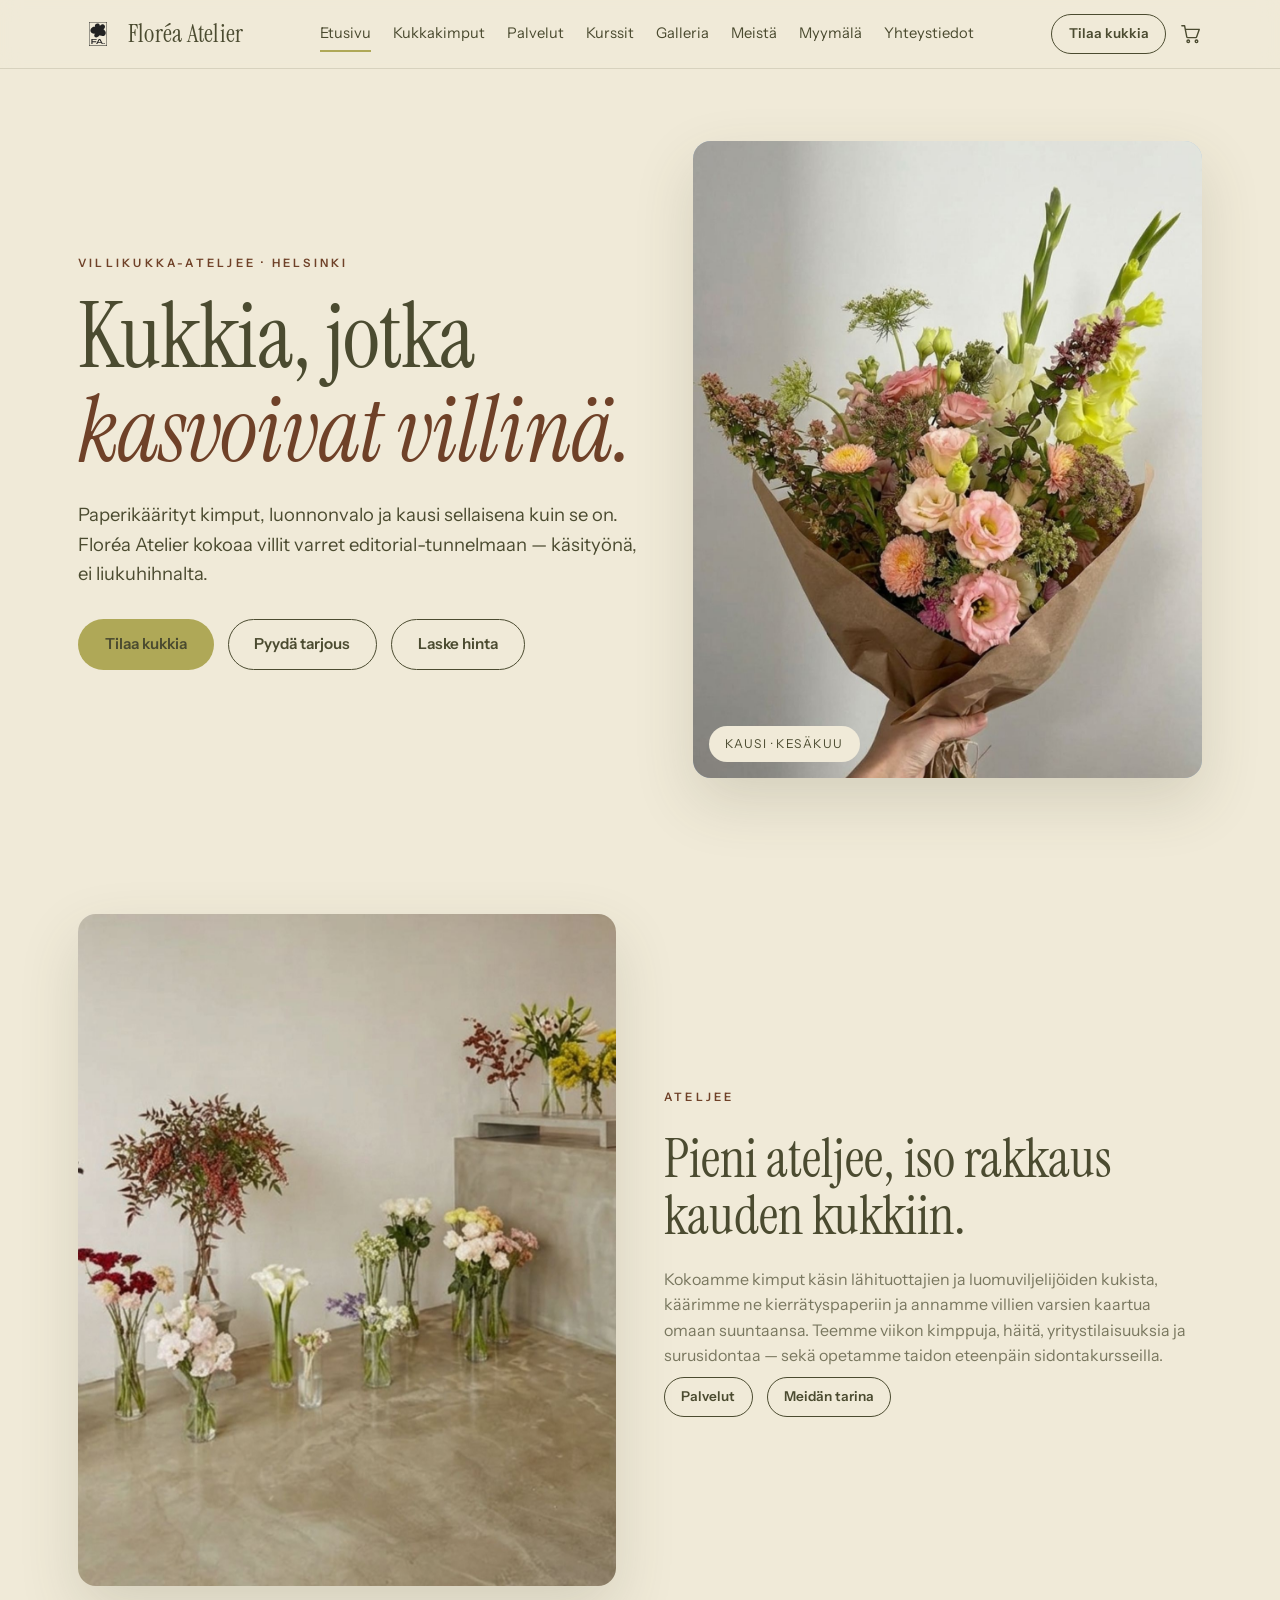
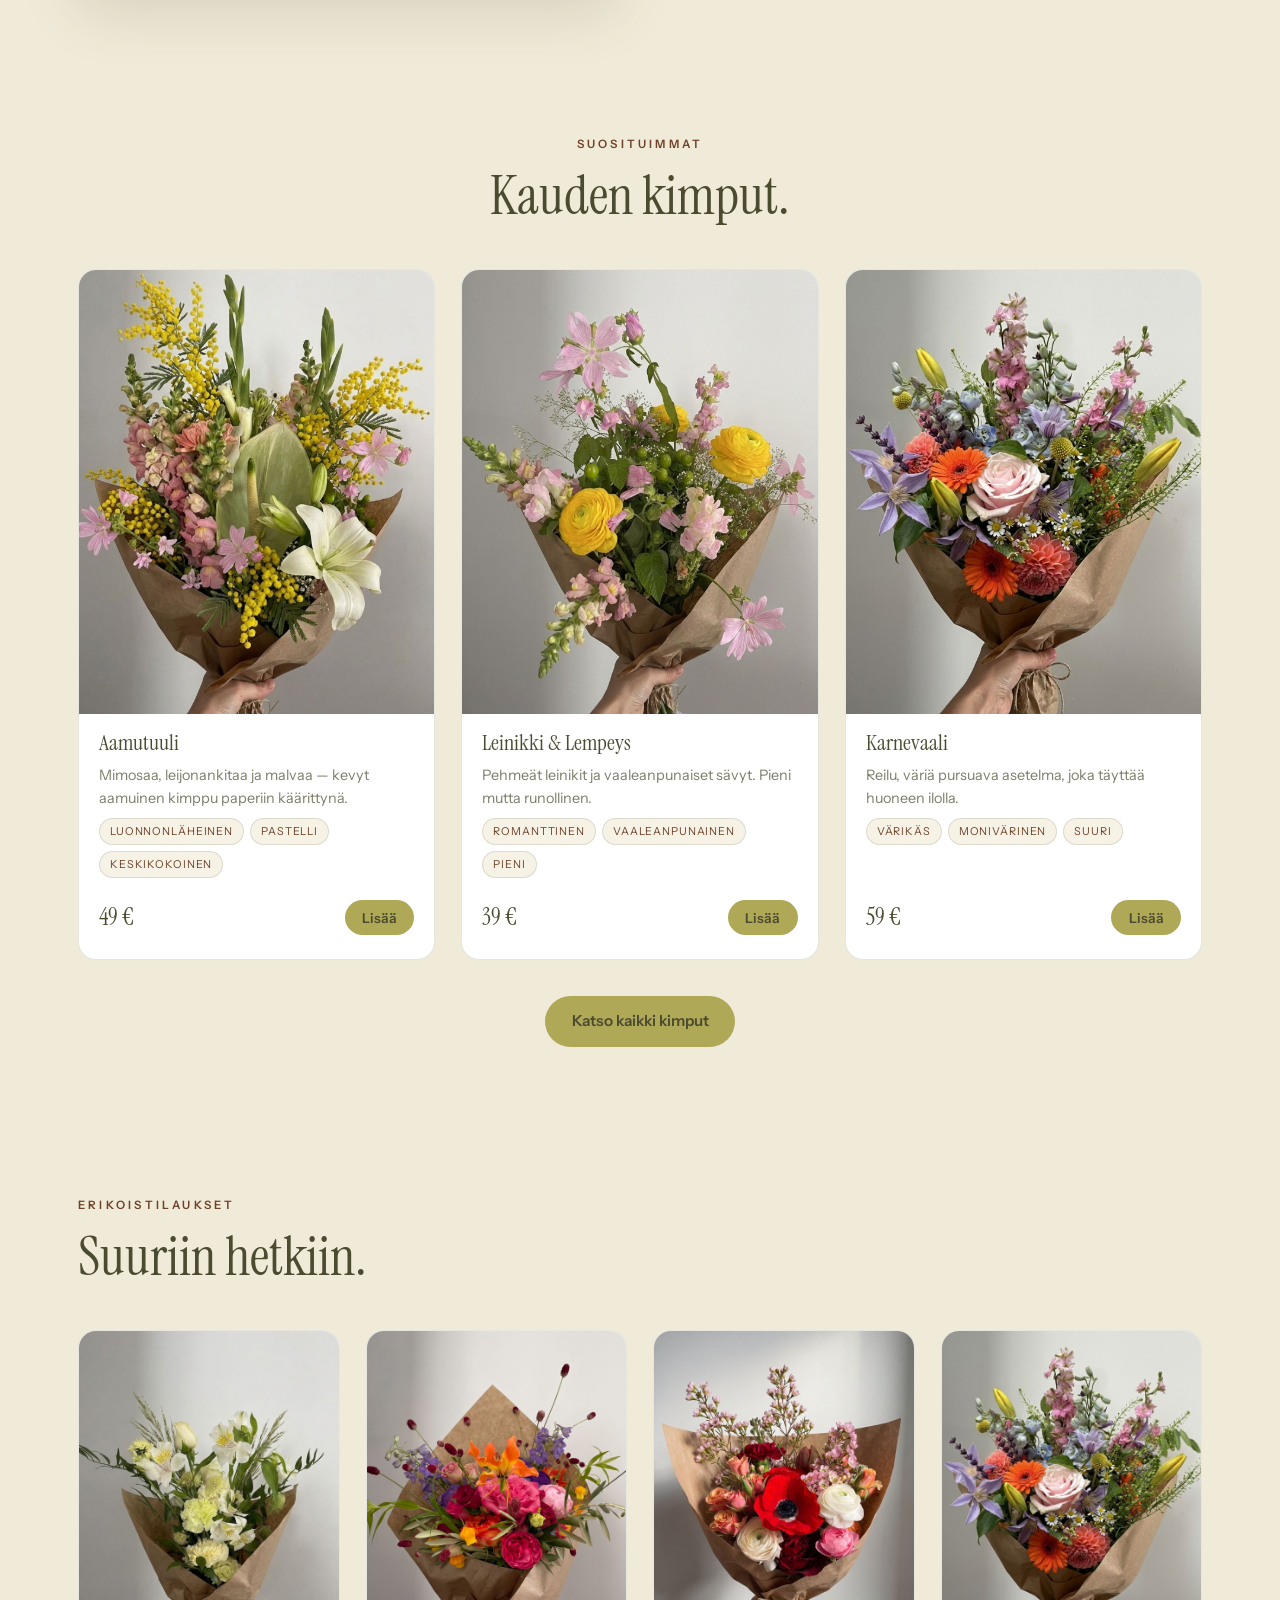
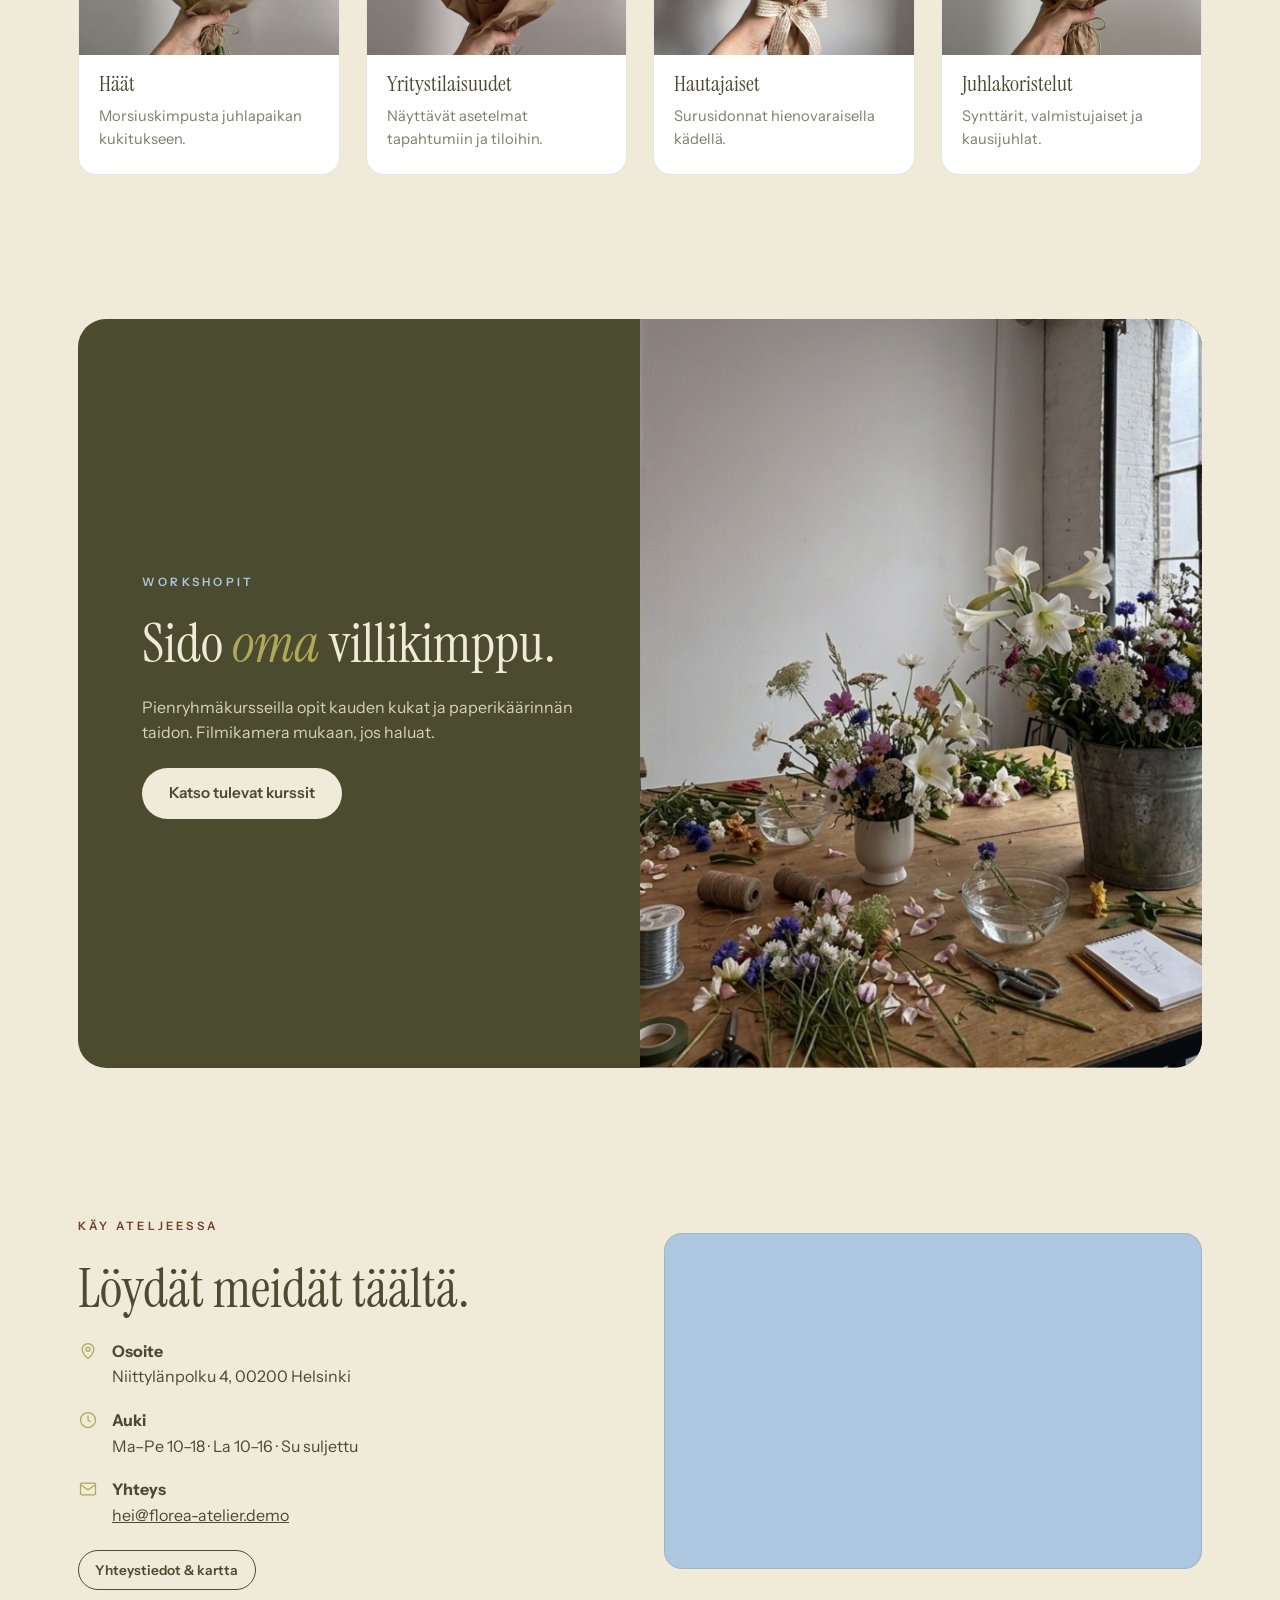
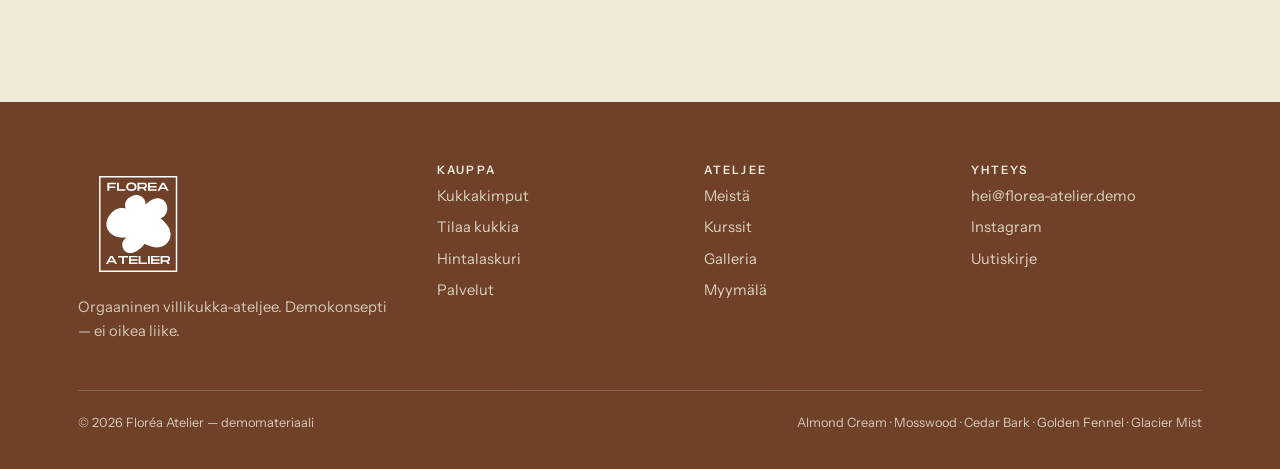
==== commit 48c90b25: "Polish per feedback: remove dividers, center featured heading, redesign workshop band, white larger " ====
--- a/index.html
+++ b/index.html
@@ -36,7 +36,6 @@
     </div>
   </section>
 
-  <div data-divider></div>
 
   <!-- Esittely -->
   <section>
@@ -63,7 +62,7 @@
   <!-- Suosituimmat tuotteet -->
   <section>
     <div class="wrap">
-      <div class="section-head">
+      <div class="section-head center">
         <span class="eyebrow">Suosituimmat</span>
         <h2>Kauden kimput.</h2>
       </div>
@@ -88,19 +87,17 @@
   <!-- Workshopit (teaser) -->
   <section>
     <div class="wrap">
-      <div class="dark-band">
-        <div class="wrap dark-inner split">
-          <div class="stack-lg">
-            <span class="eyebrow">Workshopit</span>
-            <h2 style="color:var(--almond-cream);">Sido <em>oma</em> villikimppu.</h2>
-            <p style="color:rgba(240,234,216,0.85);max-width:46ch;">
-              Pienryhmäkursseilla opit kauden kukat ja paperikäärinnän taidon. Filmikamera mukaan, jos haluat.
-            </p>
-            <a class="btn btn--cream" href="tapahtumat.html">Katso tulevat kurssit</a>
-          </div>
-          <div class="rounded-img" style="aspect-ratio:4/3;">
-            <img src="assets/images/workshops.jpg" alt="Kukkasidontakurssi" />
-          </div>
+      <div class="dark-band workshop-teaser">
+        <div class="wt-text stack-lg">
+          <span class="eyebrow">Workshopit</span>
+          <h2>Sido <em>oma</em> villikimppu.</h2>
+          <p style="color:rgba(240,234,216,0.85);max-width:42ch;">
+            Pienryhmäkursseilla opit kauden kukat ja paperikäärinnän taidon. Filmikamera mukaan, jos haluat.
+          </p>
+          <a class="btn btn--cream" href="tapahtumat.html">Katso tulevat kurssit</a>
+        </div>
+        <div class="wt-media">
+          <img src="assets/images/workshops.jpg" alt="Kukkasidontakurssi" />
         </div>
       </div>
     </div>
--- a/style.css
+++ b/style.css
@@ -91,9 +91,10 @@
   border-bottom: 1px solid var(--line);
 }
 .site-nav .wrap { display: flex; align-items: center; justify-content: space-between; padding: 14px 28px; }
-.nav-brand { display: flex; align-items: center; text-decoration: none; }
-.nav-brand img { height: 46px; width: auto; }
-.nav-links { display: flex; gap: 26px; align-items: center; }
+.nav-brand { display: flex; align-items: center; gap: 10px; text-decoration: none; color: var(--mosswood); }
+.nav-brand img { height: 40px; width: auto; }
+.nav-wordmark { font-family: var(--font-display); font-size: 1.55rem; line-height: 1; letter-spacing: 0.01em; white-space: nowrap; }
+.nav-links { display: flex; gap: 22px; align-items: center; }
 .nav-links a { text-decoration: none; font-size: 0.92rem; padding: 4px 0; position: relative; }
 .nav-links a:not(.btn):hover { color: var(--cedar-bark); }
 .nav-links a.active:not(.btn)::after {
@@ -107,12 +108,18 @@
   border-radius: 999px; display: flex; align-items: center; justify-content: center; padding: 0 5px;
 }
 .nav-toggle { display: none; background: none; border: none; cursor: pointer; color: var(--mosswood); }
-@media (max-width: 860px) {
+@media (max-width: 1024px) {
   .nav-links { position: fixed; inset: 0 0 0 auto; width: min(80vw, 320px); background: var(--almond-cream);
     flex-direction: column; align-items: flex-start; gap: 18px; padding: 90px 32px; transform: translateX(100%);
     transition: transform .3s ease; box-shadow: var(--shadow); }
   .nav-links.open { transform: translateX(0); }
+  .nav-links a.active:not(.btn)::after { display: none; }
   .nav-toggle { display: flex; }
+}
+@media (max-width: 540px) {
+  .nav-wordmark { display: none; }
+  .site-nav .wrap { padding: 12px 18px; }
+  .nav-actions { gap: 10px; }
 }
 
 /* ===== Botaaninen jakaja ===== */
@@ -171,7 +178,7 @@
 /* ===== Suodatin-layout ===== */
 .shop-layout { display: grid; grid-template-columns: 250px 1fr; gap: 36px; align-items: start; }
 @media (max-width: 820px) { .shop-layout { grid-template-columns: 1fr; } }
-.filters { background: #fff; border: 1px solid var(--line); border-radius: var(--radius-card); padding: 24px; position: sticky; top: 90px; }
+.filters { background: #fff; border: 1px solid var(--line); border-radius: var(--radius-card); padding: 24px; }
 .filter-group { margin-bottom: 22px; }
 .filter-group h4 { font-family: var(--font-body); text-transform: uppercase; letter-spacing: 0.16em; font-size: 0.72rem; font-weight: 600; margin-bottom: 10px; color: var(--cedar-bark); }
 .filter-option { display: flex; align-items: center; gap: 8px; font-size: 0.9rem; margin-bottom: 6px; cursor: pointer; }
@@ -189,6 +196,17 @@
 .dark-inner { padding: 68px 0; }
 .quote { font-family: var(--font-display); font-size: clamp(1.7rem, 4vw, 2.9rem); line-height: 1.25; max-width: 22ch; }
 .quote-meta { margin-top: 26px; letter-spacing: 0.16em; text-transform: uppercase; font-size: 0.76rem; color: var(--glacier-mist); }
+
+/* Workshop-teaser (reunasta reunaan -kuva) */
+.workshop-teaser { display: grid; grid-template-columns: 1fr 1fr; align-items: stretch; overflow: hidden; }
+.workshop-teaser .wt-text { padding: clamp(40px, 5vw, 64px); align-self: center; }
+.workshop-teaser .wt-text h2 { color: var(--almond-cream); }
+.workshop-teaser .wt-media { min-height: 360px; }
+.workshop-teaser .wt-media img { width: 100%; height: 100%; object-fit: cover; }
+@media (max-width: 820px) {
+  .workshop-teaser { grid-template-columns: 1fr; }
+  .workshop-teaser .wt-media { min-height: 260px; order: -1; }
+}
 
 /* ===== Galleria ===== */
 .gallery-grid { display: grid; grid-template-columns: repeat(3, 1fr); gap: 16px; }
@@ -277,7 +295,7 @@
 .site-footer { background: var(--cedar-bark); color: var(--almond-cream); padding: 62px 0 36px; margin-top: 40px; }
 .footer-grid { display: grid; grid-template-columns: 1.4fr 1fr 1fr 1fr; gap: 36px; }
 @media (max-width: 760px) { .footer-grid { grid-template-columns: 1fr 1fr; } }
-.site-footer img.flogo { height: 80px; width: auto; margin-bottom: 12px; }
+.site-footer img.flogo { height: 120px; width: auto; margin-bottom: 12px; filter: brightness(0) invert(1); }
 .site-footer a { color: var(--almond-cream); text-decoration: none; opacity: 0.85; display: block; font-size: 0.92rem; margin-top: 8px; }
 .site-footer a:hover { opacity: 1; }
 .footer-col h4 { text-transform: uppercase; letter-spacing: 0.18em; font-size: 0.72rem; font-weight: 600; font-family: var(--font-body); margin-bottom: 6px; }
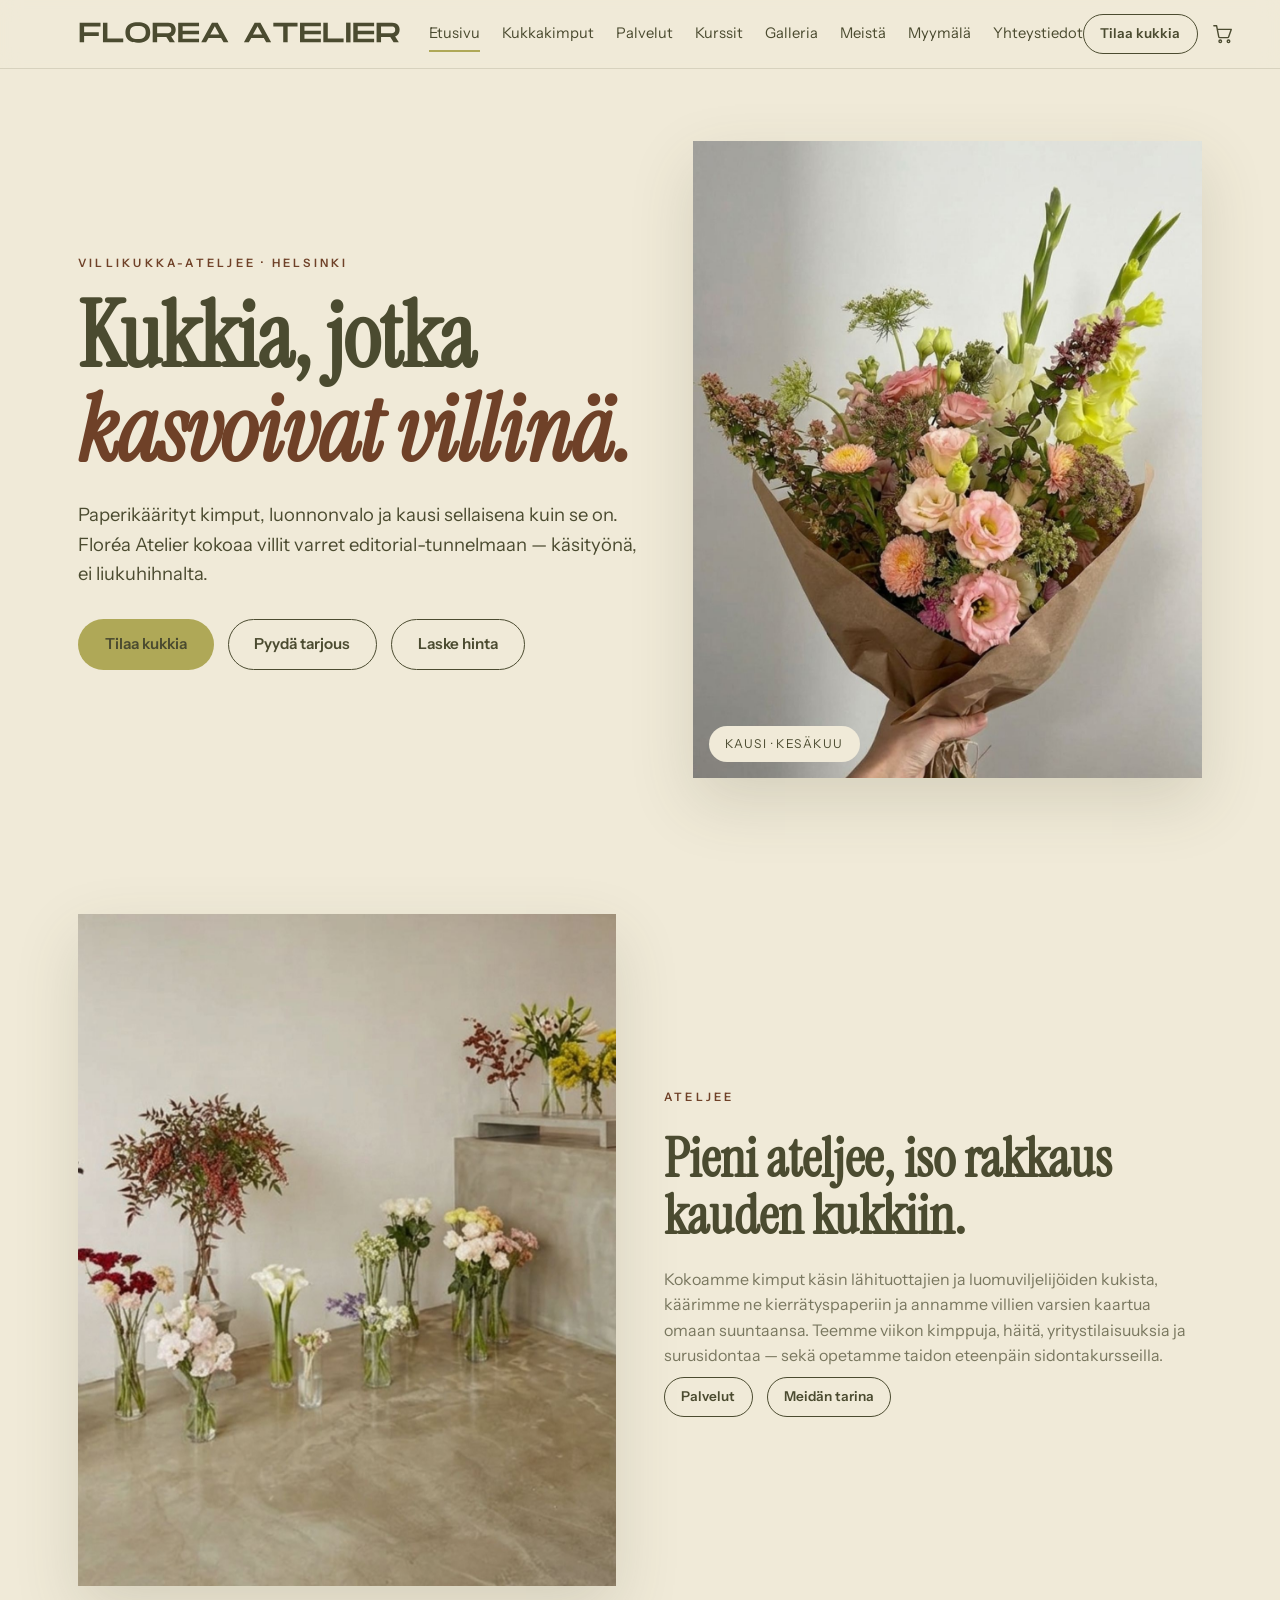
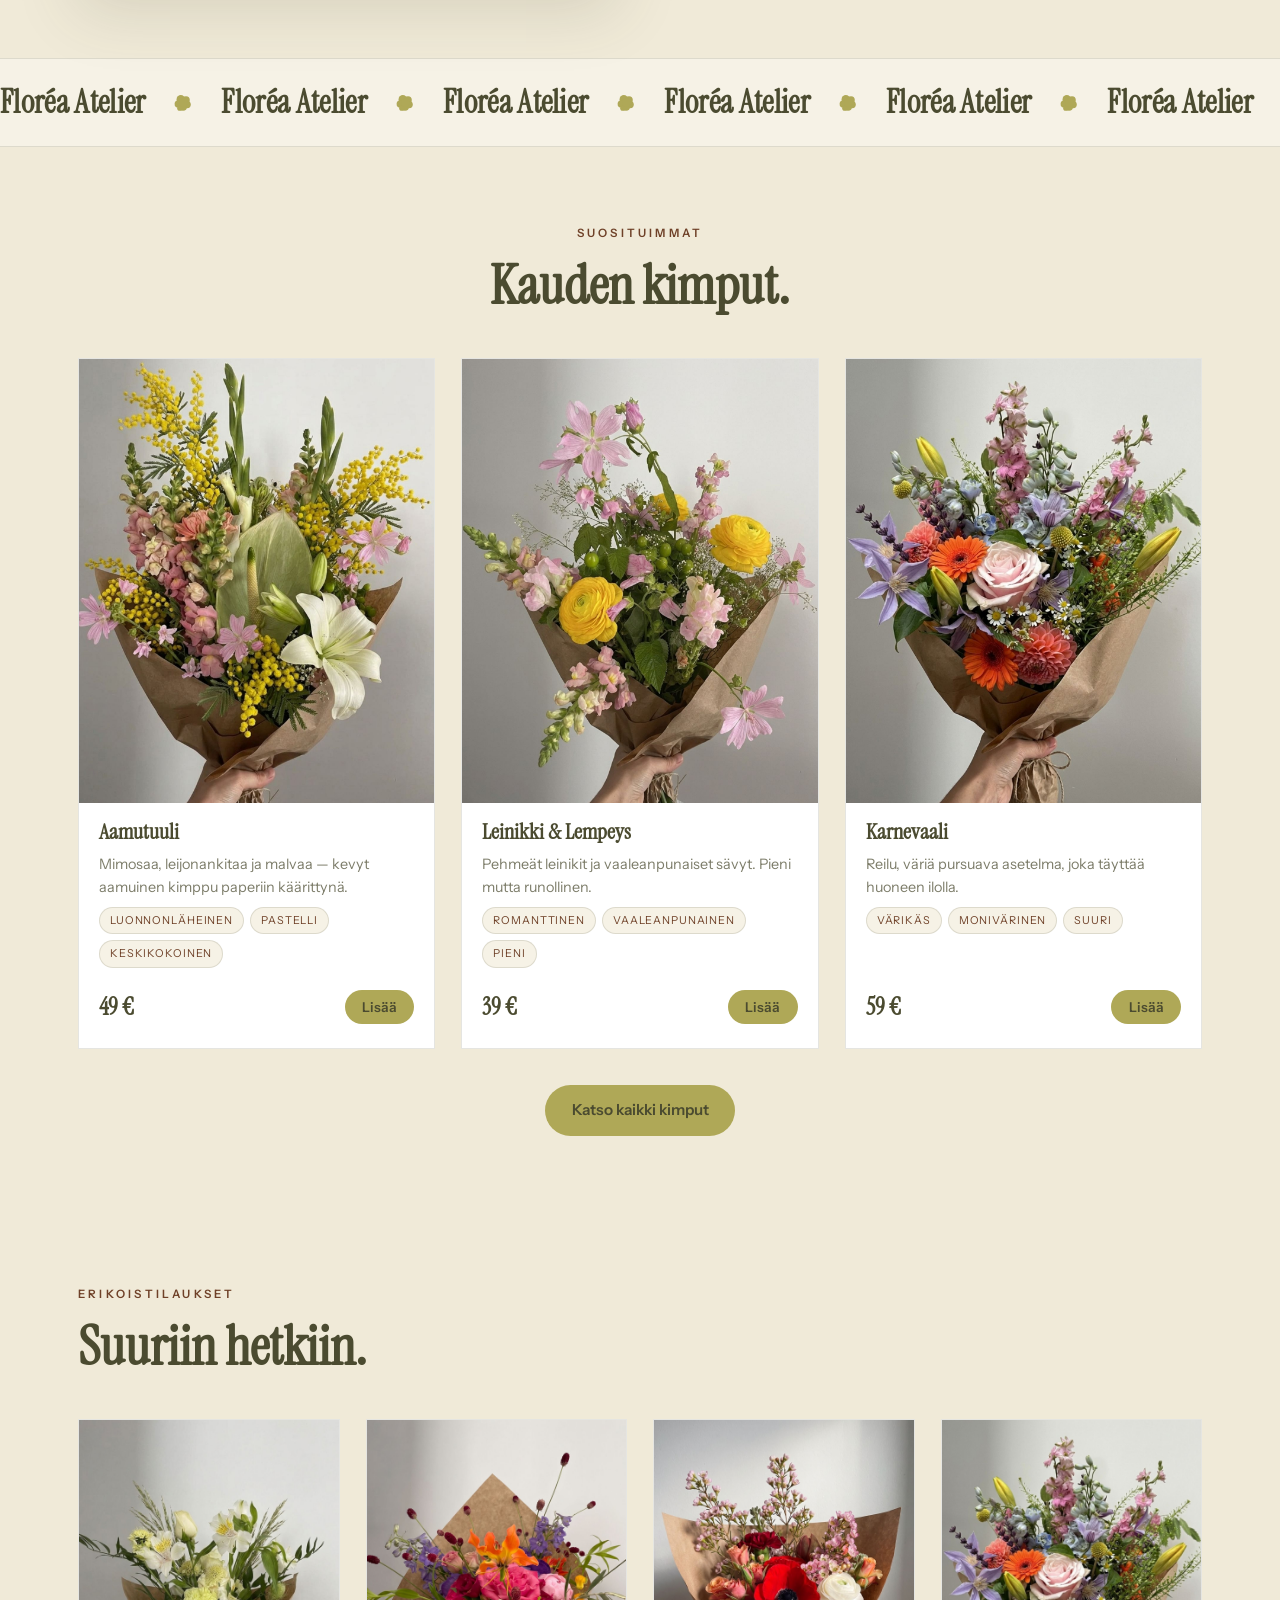
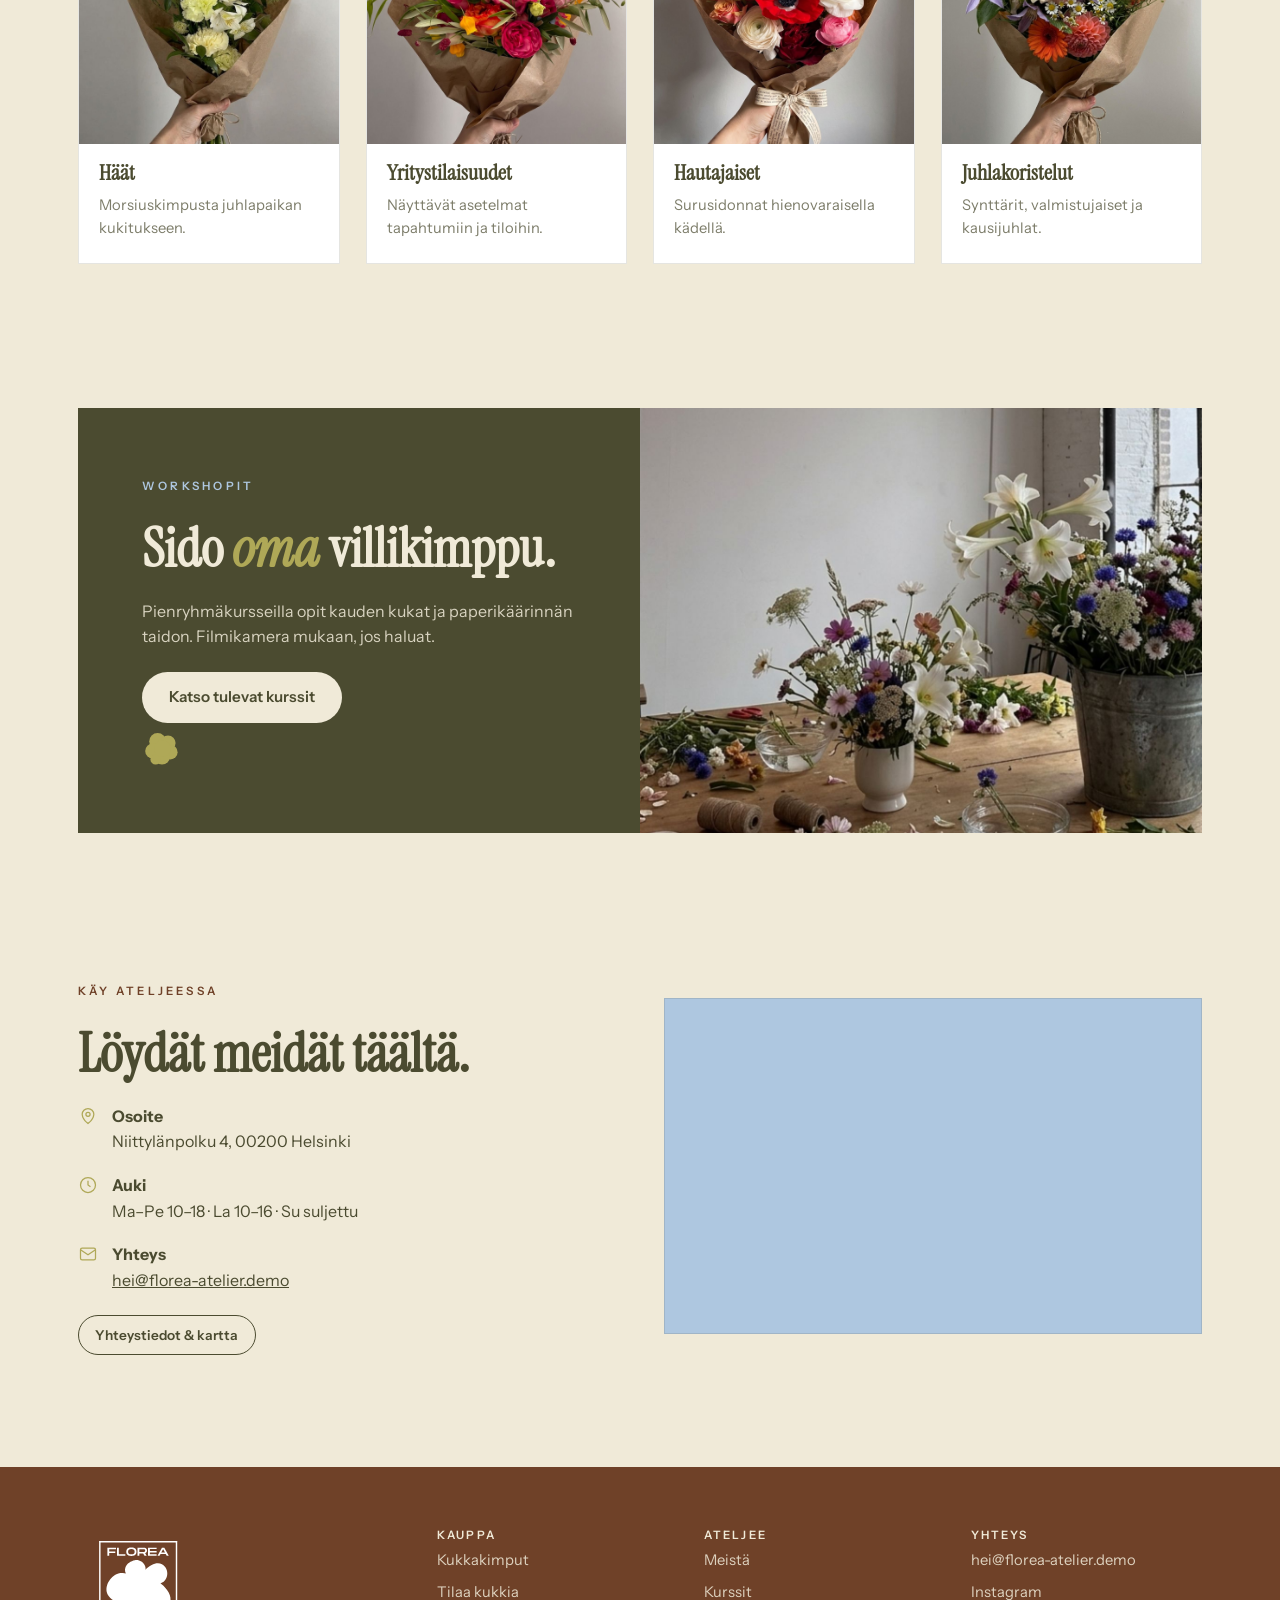
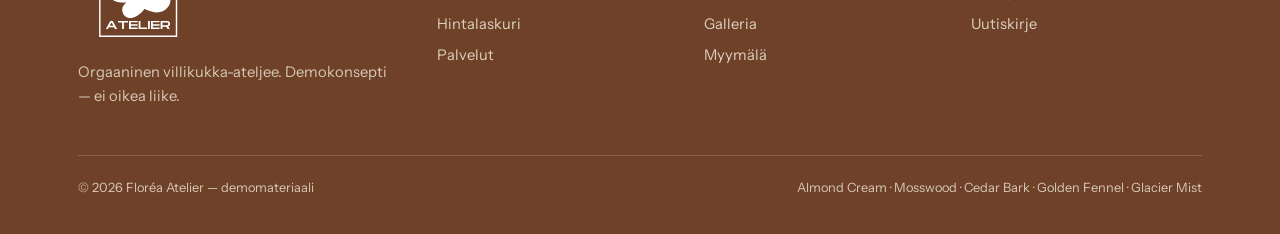
==== commit 66bc792f: "Feedback round: main logo in nav (tight mosswood crop), brand flower symbol everywhere, scrolling br" ====
--- a/index.html
+++ b/index.html
@@ -59,6 +59,9 @@
     </div>
   </section>
 
+  <!-- Rullaava brändinauha -->
+  <div data-marquee></div>
+
   <!-- Suosituimmat tuotteet -->
   <section>
     <div class="wrap">
@@ -95,6 +98,7 @@
             Pienryhmäkursseilla opit kauden kukat ja paperikäärinnän taidon. Filmikamera mukaan, jos haluat.
           </p>
           <a class="btn btn--cream" href="tapahtumat.html">Katso tulevat kurssit</a>
+          <div class="flower-mark" data-flower aria-hidden="true"></div>
         </div>
         <div class="wt-media">
           <img src="assets/images/workshops.jpg" alt="Kukkasidontakurssi" />
--- a/style.css
+++ b/style.css
@@ -91,9 +91,10 @@
   border-bottom: 1px solid var(--line);
 }
 .site-nav .wrap { display: flex; align-items: center; justify-content: space-between; padding: 14px 28px; }
-.nav-brand { display: flex; align-items: center; gap: 10px; text-decoration: none; color: var(--mosswood); }
-.nav-brand img { height: 40px; width: auto; }
-.nav-wordmark { font-family: var(--font-display); font-size: 1.55rem; line-height: 1; letter-spacing: 0.01em; white-space: nowrap; }
+.nav-brand { display: flex; align-items: center; text-decoration: none; color: var(--mosswood); margin-right: 28px; flex-shrink: 0; }
+.nav-brand img { width: auto; }
+.nav-brand .brand-full { height: 34px; display: block; }
+.nav-brand .brand-mark { height: 42px; display: none; }
 .nav-links { display: flex; gap: 22px; align-items: center; }
 .nav-links a { text-decoration: none; font-size: 0.92rem; padding: 4px 0; position: relative; }
 .nav-links a:not(.btn):hover { color: var(--cedar-bark); }
@@ -117,7 +118,8 @@
   .nav-toggle { display: flex; }
 }
 @media (max-width: 540px) {
-  .nav-wordmark { display: none; }
+  .nav-brand .brand-full { display: none; }
+  .nav-brand .brand-mark { display: block; }
   .site-nav .wrap { padding: 12px 18px; }
   .nav-actions { gap: 10px; }
 }
@@ -199,13 +201,14 @@
 
 /* Workshop-teaser (reunasta reunaan -kuva) */
 .workshop-teaser { display: grid; grid-template-columns: 1fr 1fr; align-items: stretch; overflow: hidden; }
-.workshop-teaser .wt-text { padding: clamp(40px, 5vw, 64px); align-self: center; }
+.workshop-teaser .wt-text { padding: clamp(40px, 5vw, 64px); align-self: start; }
 .workshop-teaser .wt-text h2 { color: var(--almond-cream); }
-.workshop-teaser .wt-media { min-height: 360px; }
-.workshop-teaser .wt-media img { width: 100%; height: 100%; object-fit: cover; }
+/* kuva absoluuttisesti → ei veny luonnolliseen korkeuteensa, vaan täyttää sarakkeen */
+.workshop-teaser .wt-media { position: relative; min-height: 100%; }
+.workshop-teaser .wt-media img { position: absolute; inset: 0; width: 100%; height: 100%; object-fit: cover; }
 @media (max-width: 820px) {
   .workshop-teaser { grid-template-columns: 1fr; }
-  .workshop-teaser .wt-media { min-height: 260px; order: -1; }
+  .workshop-teaser .wt-media { min-height: 280px; order: -1; }
 }
 
 /* ===== Galleria ===== */
@@ -308,3 +311,46 @@
 .rounded-img { border-radius: var(--radius-card); overflow: hidden; box-shadow: var(--shadow); }
 .rounded-img img { width: 100%; height: 100%; object-fit: cover; }
 .tag-pill { display: inline-block; background: var(--cream-soft); border: 1px solid var(--line); border-radius: 999px; padding: 6px 14px; font-size: 0.78rem; letter-spacing: 0.08em; text-transform: uppercase; color: var(--cedar-bark); }
+
+/* Media-banneri (esim. myymälä) */
+.media-banner { overflow: hidden; }
+.media-banner img { width: 100%; height: 100%; object-fit: cover; }
+
+/* Teräväkulmaiset kuvat — kuvat ja kuvakortit ilman pyöristystä */
+.hero-figure,
+.product-card,
+.product-card .media,
+.gallery-grid figure,
+.rounded-img,
+.workshop-teaser,
+.map-embed,
+.flower-option,
+.media-banner,
+.cart-item img { border-radius: 0; }
+
+/* Pyörivä logo-sinetti (yhteystiedot) */
+.spin-seal { display: flex; justify-content: center; align-items: center; padding: 20px 0 40px; }
+.spin-seal img { width: clamp(150px, 22vw, 220px); height: auto; animation: seal-spin 24s linear infinite; }
+@keyframes seal-spin { to { transform: rotate(360deg); } }
+@media (prefers-reduced-motion: reduce) { .spin-seal img { animation: none; } }
+
+/* Rullaava brändinauha (marquee) */
+.logo-marquee { overflow: hidden; width: 100%; padding: 18px 0; background: var(--cream-soft);
+  border-top: 1px solid var(--line); border-bottom: 1px solid var(--line); }
+.marquee-track { display: inline-flex; align-items: center; gap: 28px; white-space: nowrap; animation: marquee 34s linear infinite; will-change: transform; }
+.mq-item { font-family: var(--font-display); font-weight: 700; font-size: clamp(1.4rem, 2.6vw, 2rem); color: var(--mosswood); letter-spacing: 0.01em; }
+.mq-sep { color: var(--golden-fennel); display: inline-flex; }
+@keyframes marquee { from { transform: translateX(0); } to { transform: translateX(-50%); } }
+@media (prefers-reduced-motion: reduce) { .marquee-track { animation: none; } }
+
+/* Pieni kukkasymboli (esim. tarinan alla) */
+.flower-mark { color: var(--golden-fennel); margin-top: 6px; line-height: 0; }
+.flower-mark svg { width: 40px; height: 40px; }
+/* Brändikukan koot eri paikoissa */
+.info-card .num svg { width: 34px; height: 34px; display: block; }
+.mq-sep svg { width: 20px; height: 20px; }
+
+/* Display-fontti boldina kaikkialla */
+h1, h2, h3, h4,
+.nav-wordmark, .price, .calc-price, .pc-name, .quote,
+.workshop-date .day, .info-card .num, .mq-item { font-weight: 700; }
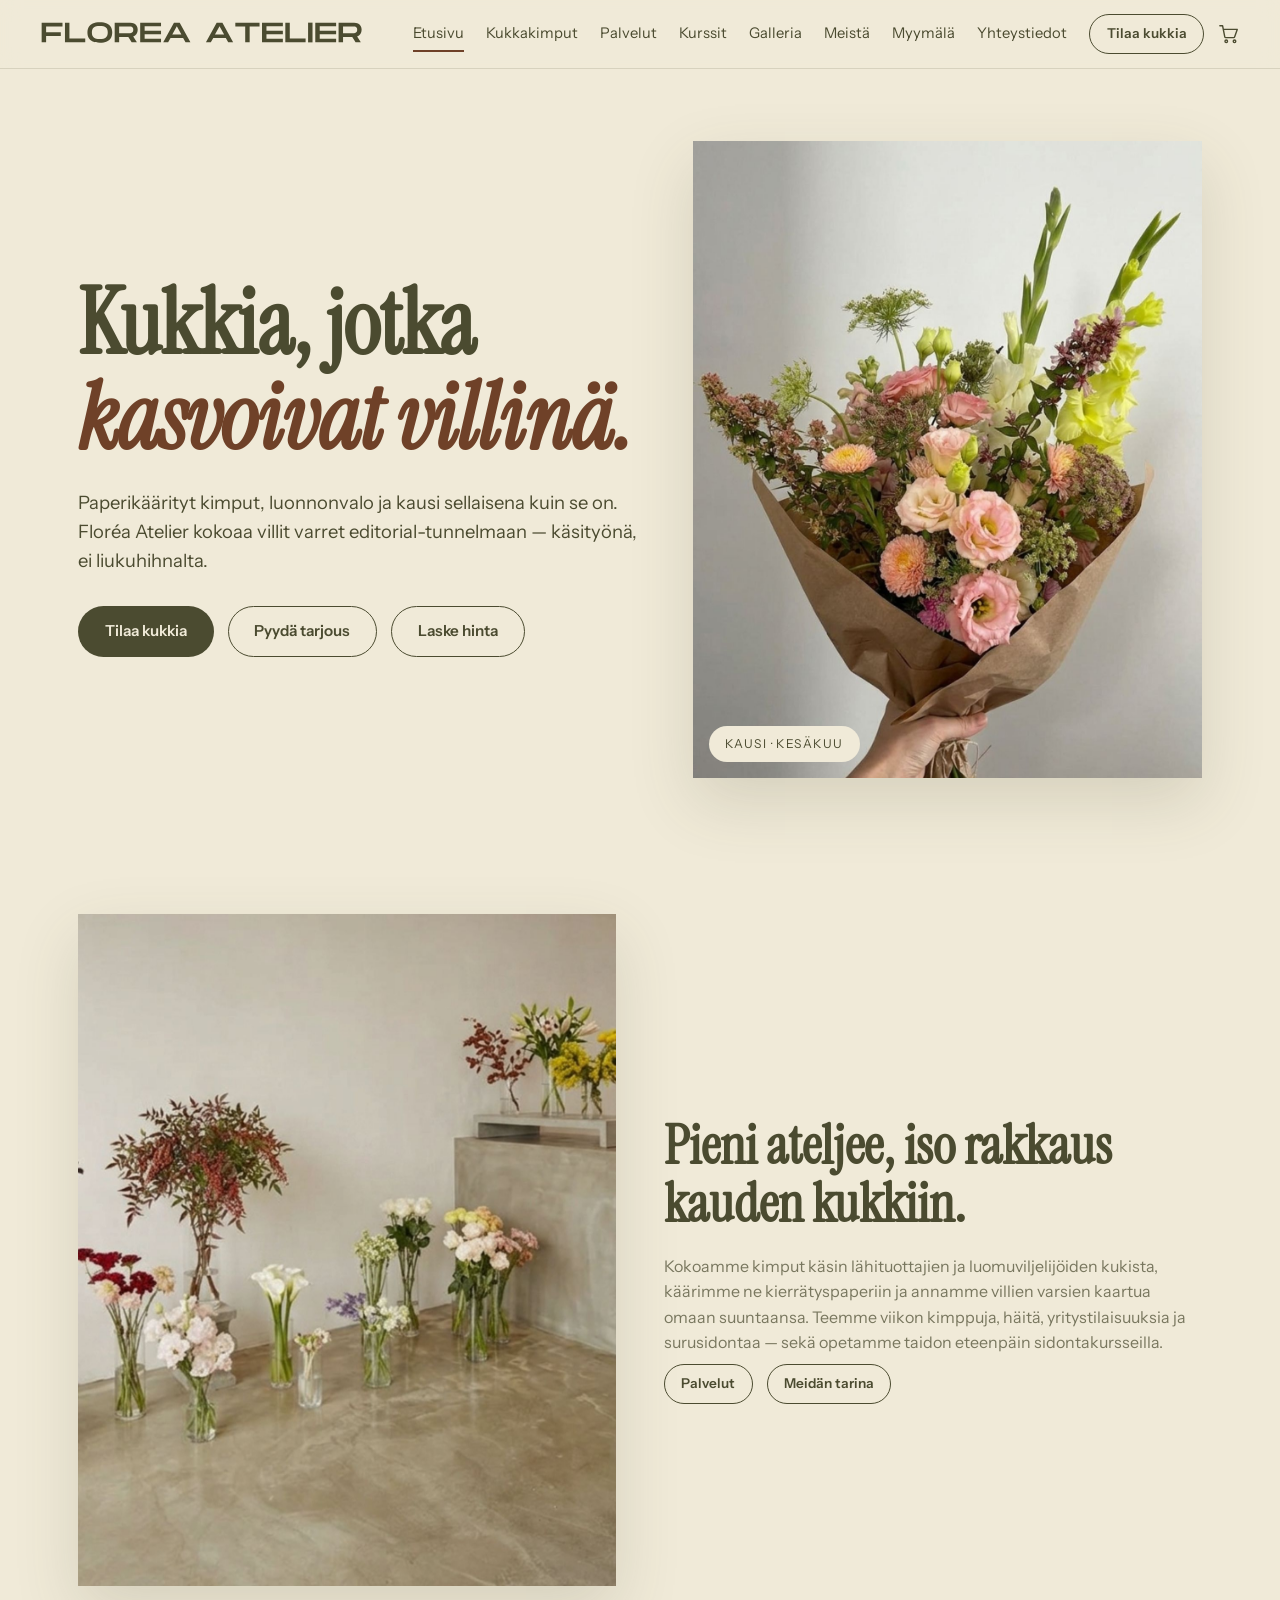
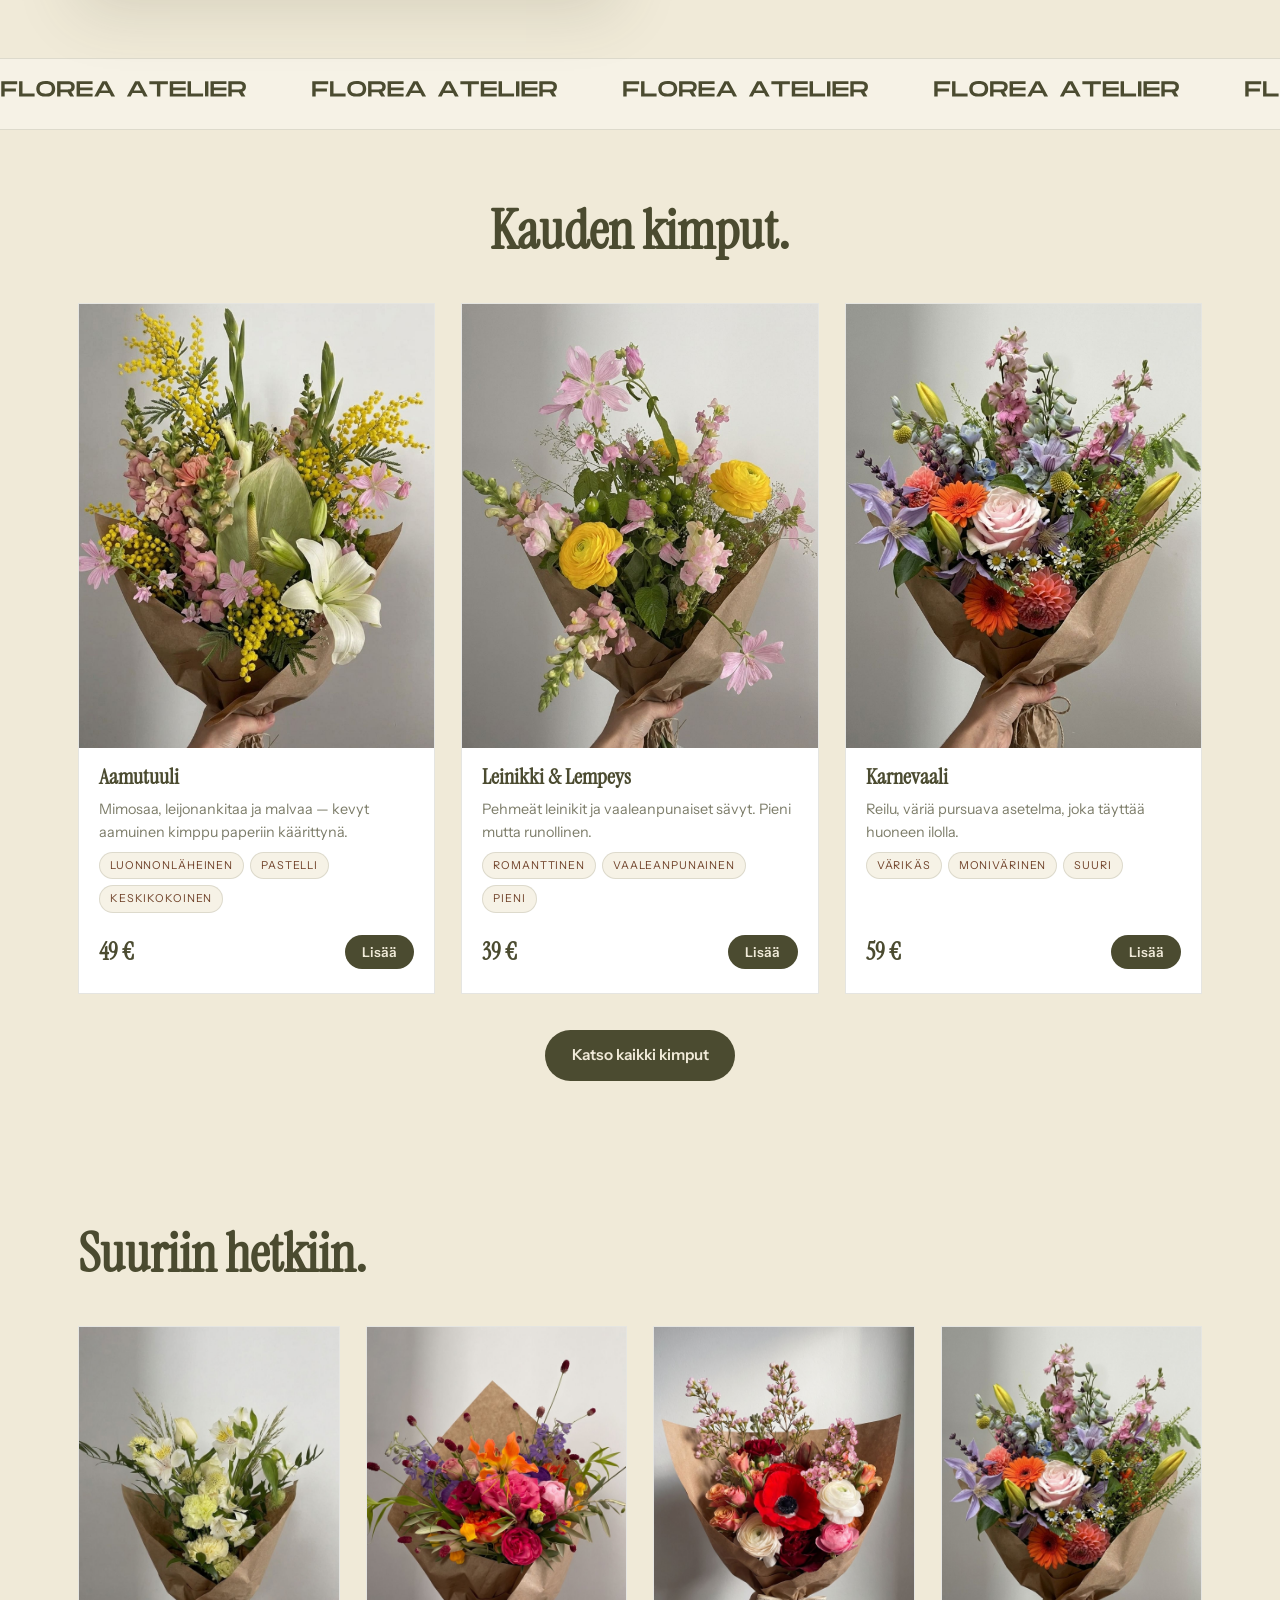
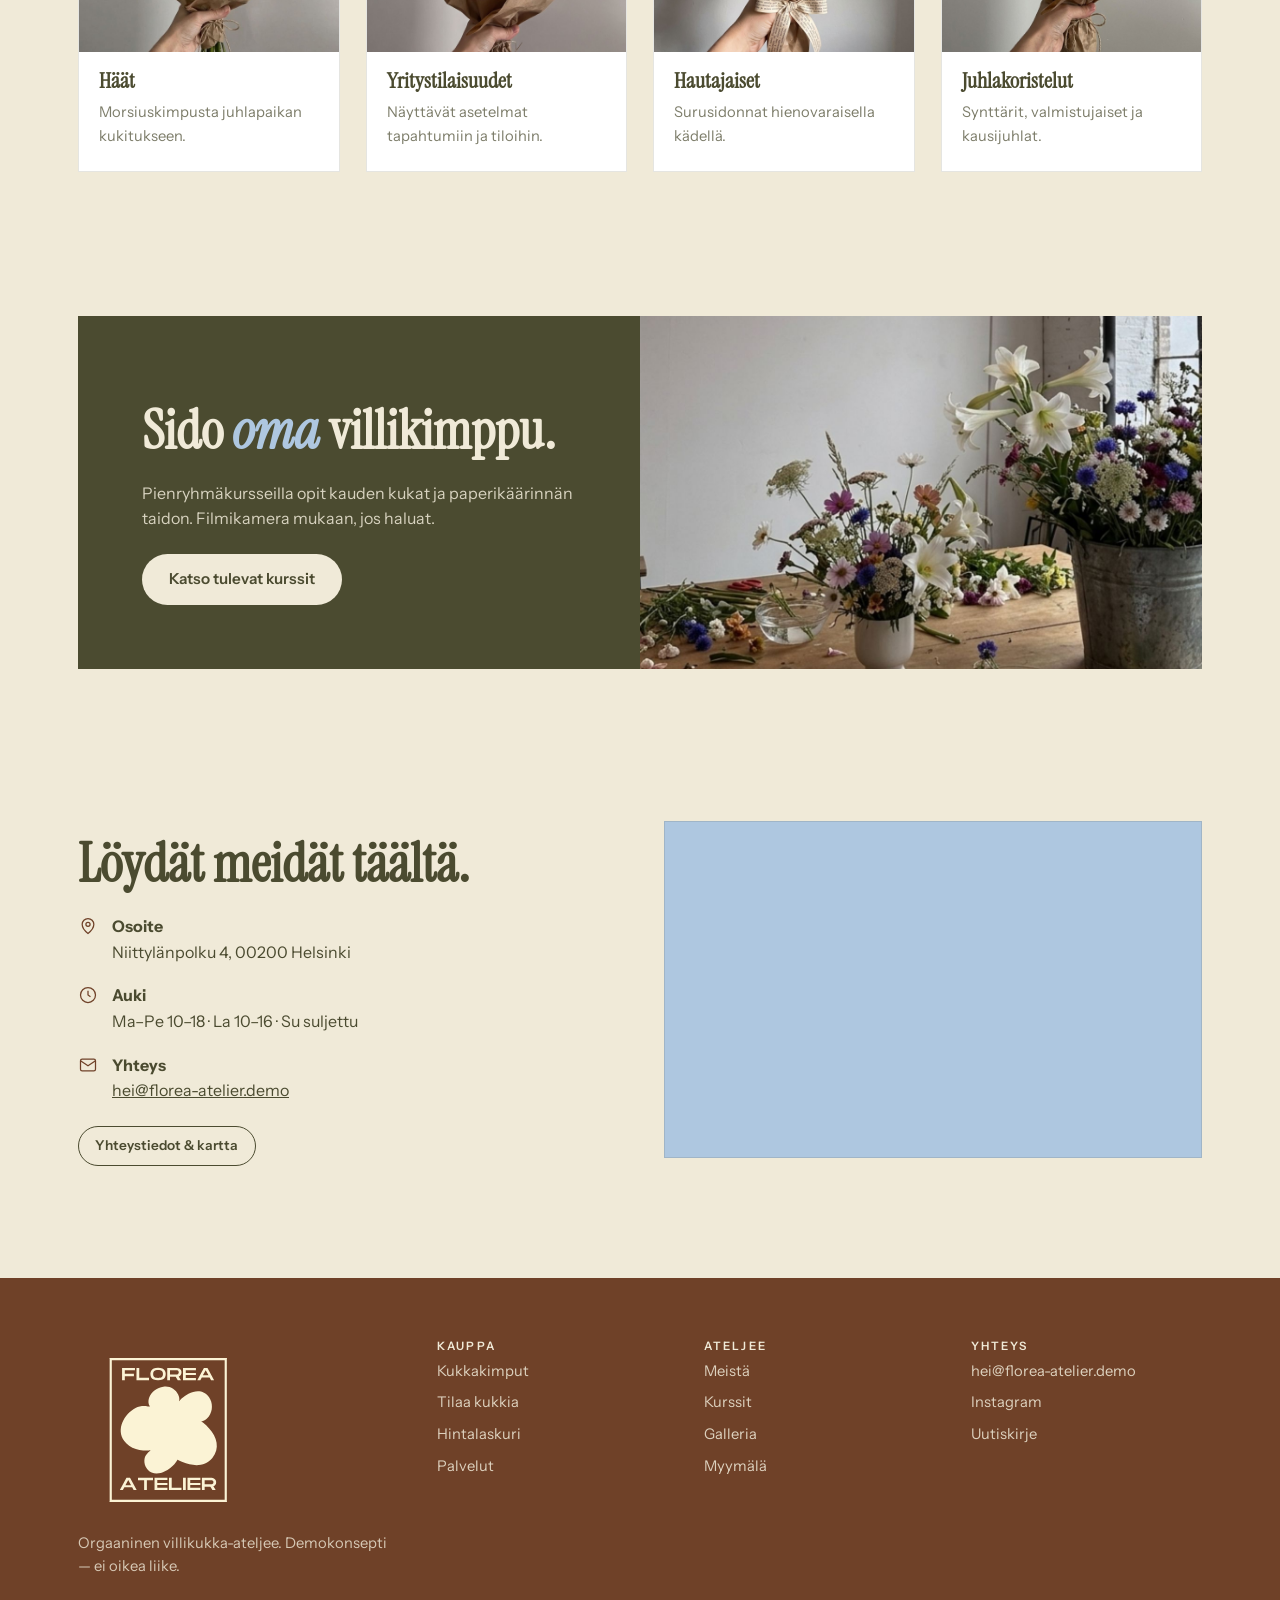
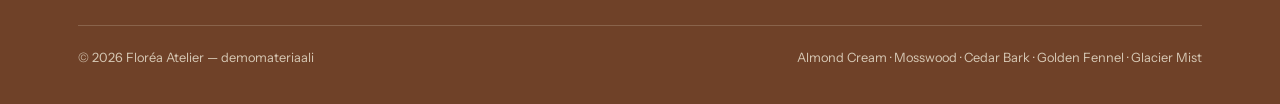
==== commit 5291f231: "Remove Golden Fennel usage site-wide (use Cedar Bark/Glacier Mist), drop workshop flower, footer log" ====
--- a/index.html
+++ b/index.html
@@ -98,7 +98,6 @@
             Pienryhmäkursseilla opit kauden kukat ja paperikäärinnän taidon. Filmikamera mukaan, jos haluat.
           </p>
           <a class="btn btn--cream" href="tapahtumat.html">Katso tulevat kurssit</a>
-          <div class="flower-mark" data-flower aria-hidden="true"></div>
         </div>
         <div class="wt-media">
           <img src="assets/images/workshops.jpg" alt="Kukkasidontakurssi" />
--- a/style.css
+++ b/style.css
@@ -53,13 +53,8 @@
 em { color: var(--cedar-bark); }
 
 .eyebrow {
-  font-family: var(--font-body);
-  text-transform: uppercase;
-  letter-spacing: 0.28em;
-  font-size: 0.72rem;
-  font-weight: 600;
-  color: var(--cedar-bark);
-  display: inline-block;
+  /* Piilotettu kaikkialta: otsikoiden yläpuoliset pikkutekstit pois */
+  display: none;
 }
 .lede { font-size: 1.15rem; max-width: 52ch; }
 .muted { color: rgba(75, 75, 48, 0.72); }
@@ -75,8 +70,8 @@
   white-space: nowrap;
 }
 .btn:hover { transform: translateY(-2px); }
-.btn--primary { background: var(--golden-fennel); color: var(--mosswood); }
-.btn--primary:hover { background: #9c9549; }
+.btn--primary { background: var(--mosswood); color: var(--almond-cream); }
+.btn--primary:hover { background: #3a3a26; }
 .btn--ghost { background: transparent; color: var(--mosswood); border-color: var(--mosswood); }
 .btn--ghost:hover { background: var(--mosswood); color: var(--almond-cream); }
 .btn--cream { background: var(--almond-cream); color: var(--mosswood); }
@@ -90,7 +85,7 @@
   backdrop-filter: blur(10px);
   border-bottom: 1px solid var(--line);
 }
-.site-nav .wrap { display: flex; align-items: center; justify-content: space-between; padding: 14px 28px; }
+.site-nav .wrap { max-width: none; display: flex; align-items: center; justify-content: space-between; padding: 14px 40px; }
 .nav-brand { display: flex; align-items: center; text-decoration: none; color: var(--mosswood); margin-right: 28px; flex-shrink: 0; }
 .nav-brand img { width: auto; }
 .nav-brand .brand-full { height: 34px; display: block; }
@@ -99,12 +94,12 @@
 .nav-links a { text-decoration: none; font-size: 0.92rem; padding: 4px 0; position: relative; }
 .nav-links a:not(.btn):hover { color: var(--cedar-bark); }
 .nav-links a.active:not(.btn)::after {
-  content: ""; position: absolute; left: 0; bottom: -2px; width: 100%; height: 1.5px; background: var(--golden-fennel);
+  content: ""; position: absolute; left: 0; bottom: -2px; width: 100%; height: 1.5px; background: var(--cedar-bark);
 }
 .nav-actions { display: flex; align-items: center; gap: 14px; }
 .cart-btn { background: none; border: none; cursor: pointer; position: relative; color: var(--mosswood); display: flex; align-items: center; }
 .cart-count {
-  position: absolute; top: -8px; right: -10px; background: var(--golden-fennel); color: var(--mosswood);
+  position: absolute; top: -8px; right: -10px; background: var(--cedar-bark); color: var(--almond-cream);
   font-family: var(--font-body); font-size: 0.68rem; font-weight: 600; min-width: 18px; height: 18px;
   border-radius: 999px; display: flex; align-items: center; justify-content: center; padding: 0 5px;
 }
@@ -125,7 +120,7 @@
 }
 
 /* ===== Botaaninen jakaja ===== */
-.divider { display: flex; justify-content: center; padding: 48px 0; color: var(--golden-fennel); }
+.divider { display: flex; justify-content: center; padding: 48px 0; color: var(--cedar-bark); }
 
 /* ===== Osiot ===== */
 section { padding: 72px 0; }
@@ -160,7 +155,7 @@
 @media (max-width: 600px) { .grid-2, .grid-3, .grid-4 { grid-template-columns: 1fr; } }
 
 .info-card { background: #fff; border-radius: var(--radius-card); padding: 30px 28px 34px; border: 1px solid var(--line); }
-.info-card .num { font-family: var(--font-display); font-size: 2.1rem; color: var(--golden-fennel); }
+.info-card .num { font-family: var(--font-display); font-size: 2.1rem; color: var(--cedar-bark); }
 .info-card h3 { margin: 8px 0 10px; }
 .info-card p { font-size: 0.97rem; color: rgba(75,75,48,0.85); }
 
@@ -184,7 +179,7 @@
 .filter-group { margin-bottom: 22px; }
 .filter-group h4 { font-family: var(--font-body); text-transform: uppercase; letter-spacing: 0.16em; font-size: 0.72rem; font-weight: 600; margin-bottom: 10px; color: var(--cedar-bark); }
 .filter-option { display: flex; align-items: center; gap: 8px; font-size: 0.9rem; margin-bottom: 6px; cursor: pointer; }
-.filter-option input { accent-color: var(--golden-fennel); cursor: pointer; }
+.filter-option input { accent-color: var(--cedar-bark); cursor: pointer; }
 .shop-toolbar { display: flex; align-items: center; justify-content: space-between; gap: 16px; margin-bottom: 22px; flex-wrap: wrap; }
 .search-box { display: flex; align-items: center; gap: 8px; background: #fff; border: 1px solid var(--line); border-radius: var(--radius-pill); padding: 8px 16px; flex: 1; min-width: 200px; }
 .search-box input { border: none; background: none; outline: none; font-family: var(--font-body); font-size: 0.92rem; width: 100%; color: var(--mosswood); }
@@ -194,7 +189,7 @@
 /* ===== Tumma osio ===== */
 .dark-band { background: var(--mosswood); color: var(--almond-cream); border-radius: 28px; }
 .dark-band .eyebrow { color: var(--glacier-mist); }
-.dark-band em { color: var(--golden-fennel); }
+.dark-band em { color: var(--glacier-mist); }
 .dark-inner { padding: 68px 0; }
 .quote { font-family: var(--font-display); font-size: clamp(1.7rem, 4vw, 2.9rem); line-height: 1.25; max-width: 22ch; }
 .quote-meta { margin-top: 26px; letter-spacing: 0.16em; text-transform: uppercase; font-size: 0.76rem; color: var(--glacier-mist); }
@@ -237,7 +232,7 @@
   font-family: var(--font-body); font-size: 0.95rem; padding: 12px 14px; border: 1px solid var(--line);
   border-radius: 12px; background: #fff; color: var(--mosswood); outline: none; transition: border .2s ease;
 }
-.field input:focus, .field select:focus, .field textarea:focus { border-color: var(--golden-fennel); }
+.field input:focus, .field select:focus, .field textarea:focus { border-color: var(--cedar-bark); }
 .field textarea { resize: vertical; min-height: 110px; }
 @media (max-width: 600px) { .form-grid { grid-template-columns: 1fr; } }
 .form-note { font-size: 0.82rem; color: rgba(75,75,48,0.6); margin-top: 4px; }
@@ -249,12 +244,12 @@
 @media (max-width: 880px) { .builder { grid-template-columns: 1fr; } }
 .flower-option { border: 1px solid var(--line); border-radius: var(--radius-card); overflow: hidden; cursor: pointer; background: #fff; transition: border .2s ease, transform .2s ease; position: relative; }
 .flower-option:hover { transform: translateY(-3px); }
-.flower-option.selected { border-color: var(--golden-fennel); box-shadow: 0 0 0 2px var(--golden-fennel); }
+.flower-option.selected { border-color: var(--cedar-bark); box-shadow: 0 0 0 2px var(--cedar-bark); }
 .flower-option .media { aspect-ratio: 1/1; overflow: hidden; }
 .flower-option .media img { width: 100%; height: 100%; object-fit: cover; }
 .flower-option .fo-body { padding: 12px 14px; display: flex; justify-content: space-between; align-items: center; gap: 8px; }
 .flower-option .fo-name { font-size: 0.9rem; font-weight: 500; }
-.flower-option .check { position: absolute; top: 10px; right: 10px; width: 26px; height: 26px; border-radius: 999px; background: var(--golden-fennel); color: var(--mosswood); display: none; align-items: center; justify-content: center; font-size: 0.85rem; }
+.flower-option .check { position: absolute; top: 10px; right: 10px; width: 26px; height: 26px; border-radius: 999px; background: var(--cedar-bark); color: var(--almond-cream); display: none; align-items: center; justify-content: center; font-size: 0.85rem; }
 .flower-option.selected .check { display: flex; }
 .builder-summary { background: #fff; border: 1px solid var(--line); border-radius: var(--radius-card); padding: 26px; position: sticky; top: 90px; }
 .summary-row { display: flex; justify-content: space-between; padding: 8px 0; border-bottom: 1px solid var(--line); font-size: 0.92rem; }
@@ -290,7 +285,7 @@
 /* ===== Yhteystieto-rivit ===== */
 .contact-list { list-style: none; display: flex; flex-direction: column; gap: 18px; }
 .contact-list li { display: flex; gap: 14px; align-items: flex-start; }
-.contact-list .ico { color: var(--golden-fennel); flex-shrink: 0; margin-top: 2px; }
+.contact-list .ico { color: var(--cedar-bark); flex-shrink: 0; margin-top: 2px; }
 .map-embed { border-radius: var(--radius-card); overflow: hidden; border: 1px solid var(--line); aspect-ratio: 16/10; background: var(--glacier-mist); }
 .map-embed iframe { width: 100%; height: 100%; border: 0; }
 
@@ -298,7 +293,8 @@
 .site-footer { background: var(--cedar-bark); color: var(--almond-cream); padding: 62px 0 36px; margin-top: 40px; }
 .footer-grid { display: grid; grid-template-columns: 1.4fr 1fr 1fr 1fr; gap: 36px; }
 @media (max-width: 760px) { .footer-grid { grid-template-columns: 1fr 1fr; } }
-.site-footer img.flogo { height: 120px; width: auto; margin-bottom: 12px; filter: brightness(0) invert(1); }
+.site-footer img.flogo { height: 180px; width: auto; margin-bottom: 12px;
+  filter: brightness(0) invert(94%) sepia(13%) saturate(360%) hue-rotate(3deg) brightness(99%); }
 .site-footer a { color: var(--almond-cream); text-decoration: none; opacity: 0.85; display: block; font-size: 0.92rem; margin-top: 8px; }
 .site-footer a:hover { opacity: 1; }
 .footer-col h4 { text-transform: uppercase; letter-spacing: 0.18em; font-size: 0.72rem; font-weight: 600; font-family: var(--font-body); margin-bottom: 6px; }
@@ -337,14 +333,14 @@
 /* Rullaava brändinauha (marquee) */
 .logo-marquee { overflow: hidden; width: 100%; padding: 18px 0; background: var(--cream-soft);
   border-top: 1px solid var(--line); border-bottom: 1px solid var(--line); }
-.marquee-track { display: inline-flex; align-items: center; gap: 28px; white-space: nowrap; animation: marquee 34s linear infinite; will-change: transform; }
-.mq-item { font-family: var(--font-display); font-weight: 700; font-size: clamp(1.4rem, 2.6vw, 2rem); color: var(--mosswood); letter-spacing: 0.01em; }
-.mq-sep { color: var(--golden-fennel); display: inline-flex; }
+.marquee-track { display: inline-flex; align-items: center; gap: 64px; white-space: nowrap; animation: marquee 34s linear infinite; will-change: transform; }
+.mq-logo { height: 26px; width: auto; display: block; }
+.mq-sep { color: var(--cedar-bark); display: inline-flex; }
 @keyframes marquee { from { transform: translateX(0); } to { transform: translateX(-50%); } }
 @media (prefers-reduced-motion: reduce) { .marquee-track { animation: none; } }
 
 /* Pieni kukkasymboli (esim. tarinan alla) */
-.flower-mark { color: var(--golden-fennel); margin-top: 6px; line-height: 0; }
+.flower-mark { color: var(--cedar-bark); margin-top: 6px; line-height: 0; }
 .flower-mark svg { width: 40px; height: 40px; }
 /* Brändikukan koot eri paikoissa */
 .info-card .num svg { width: 34px; height: 34px; display: block; }
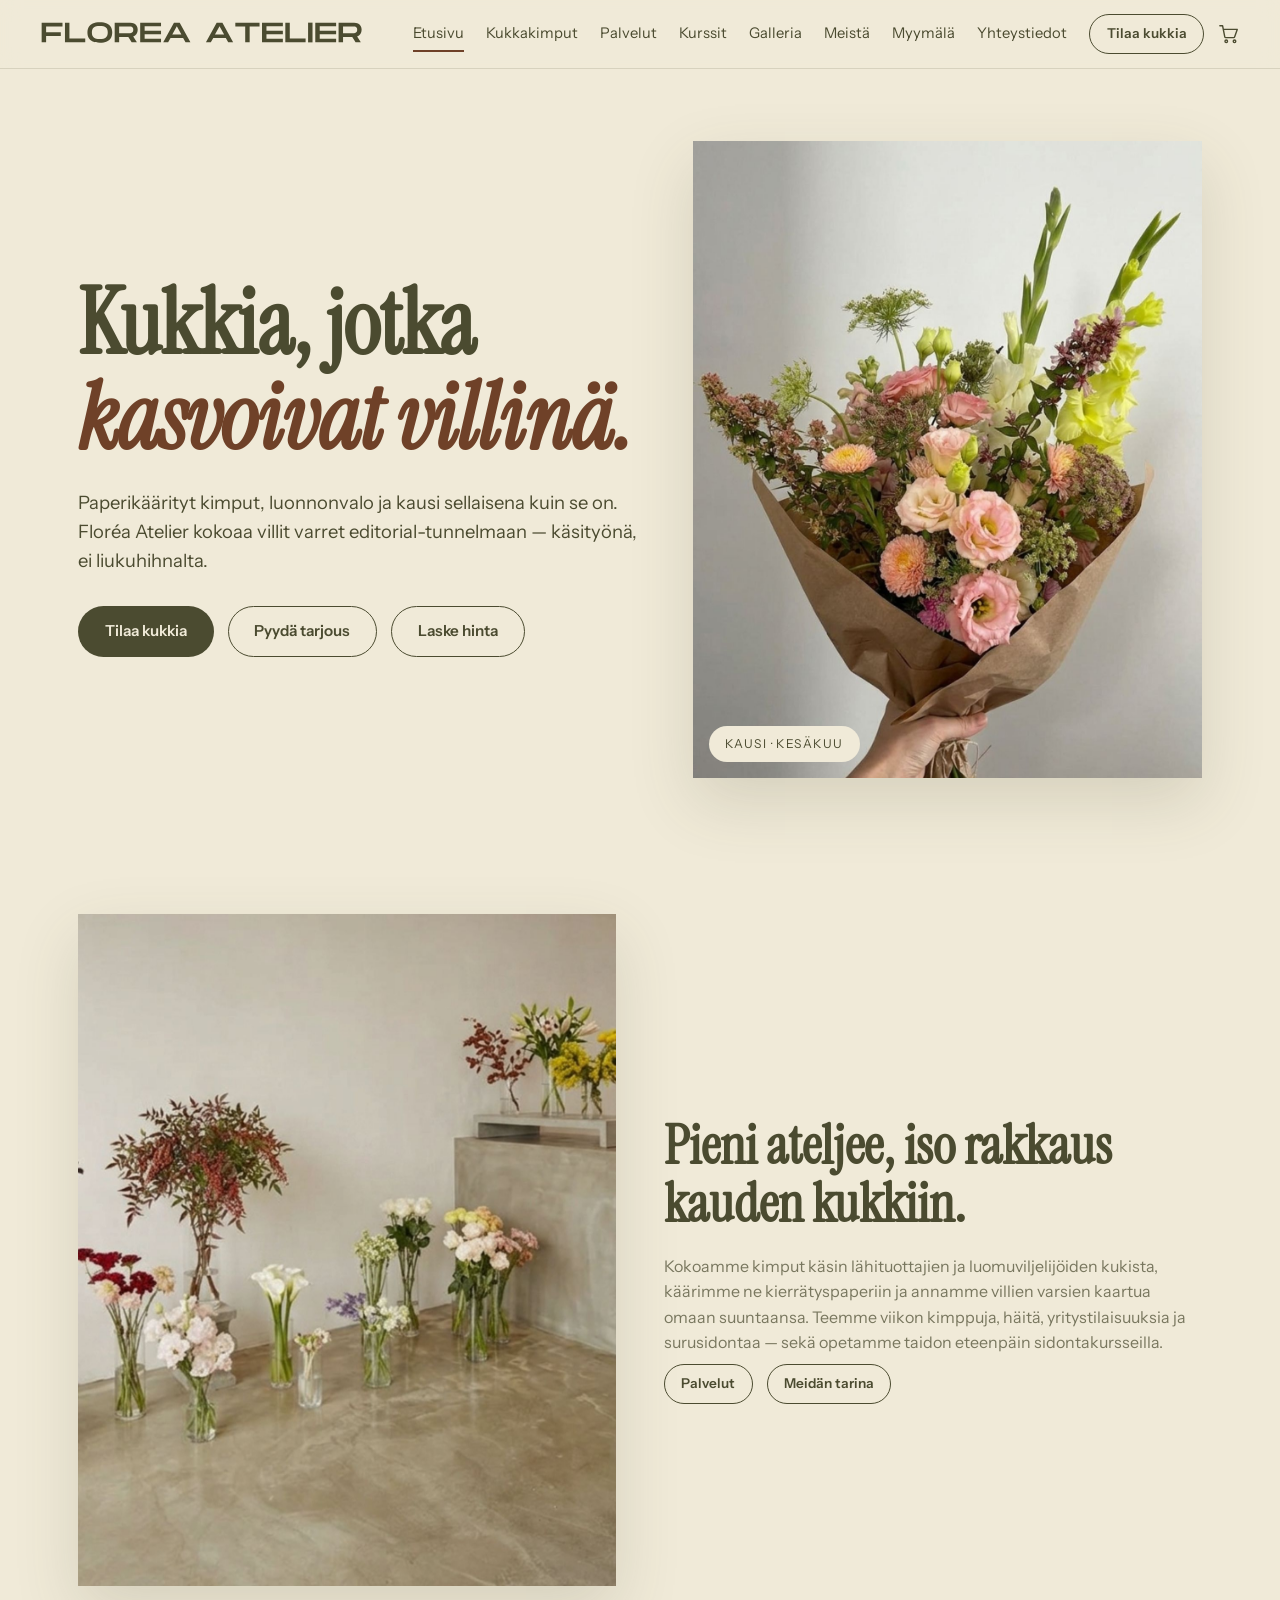
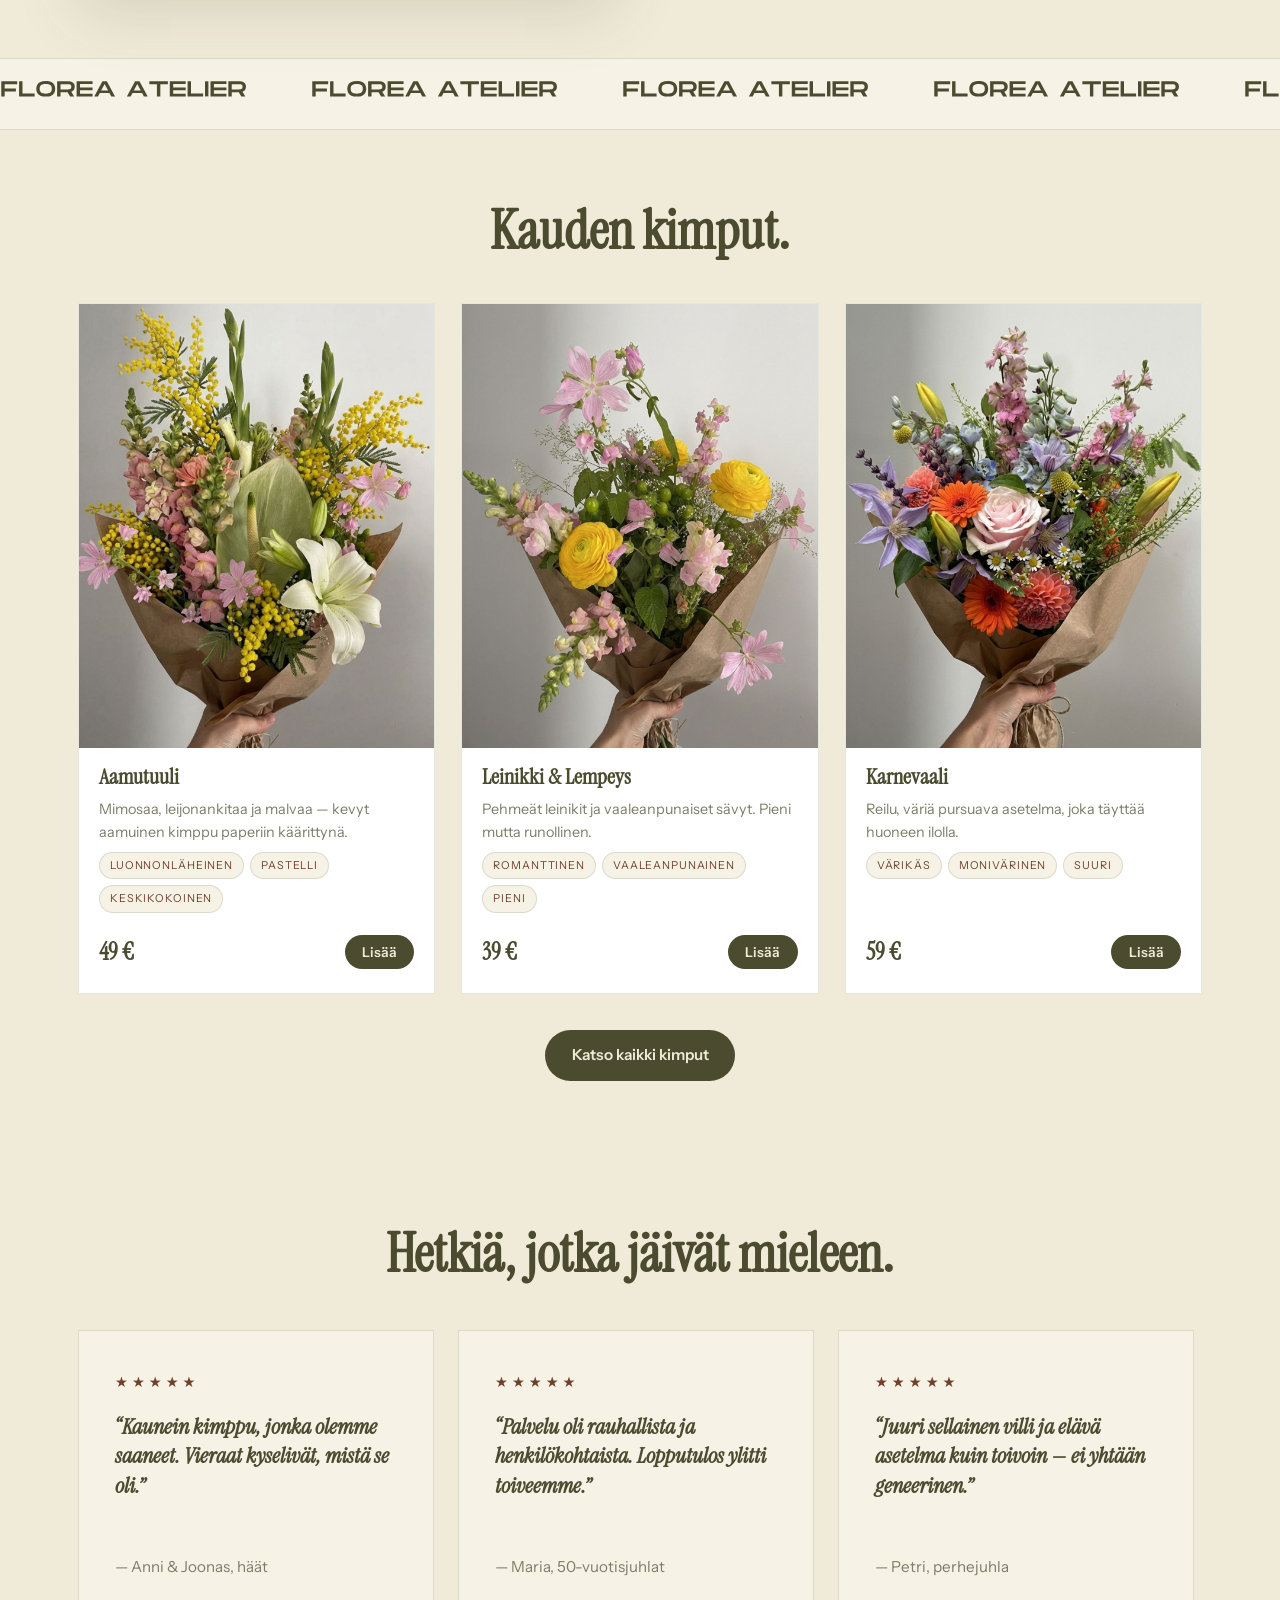
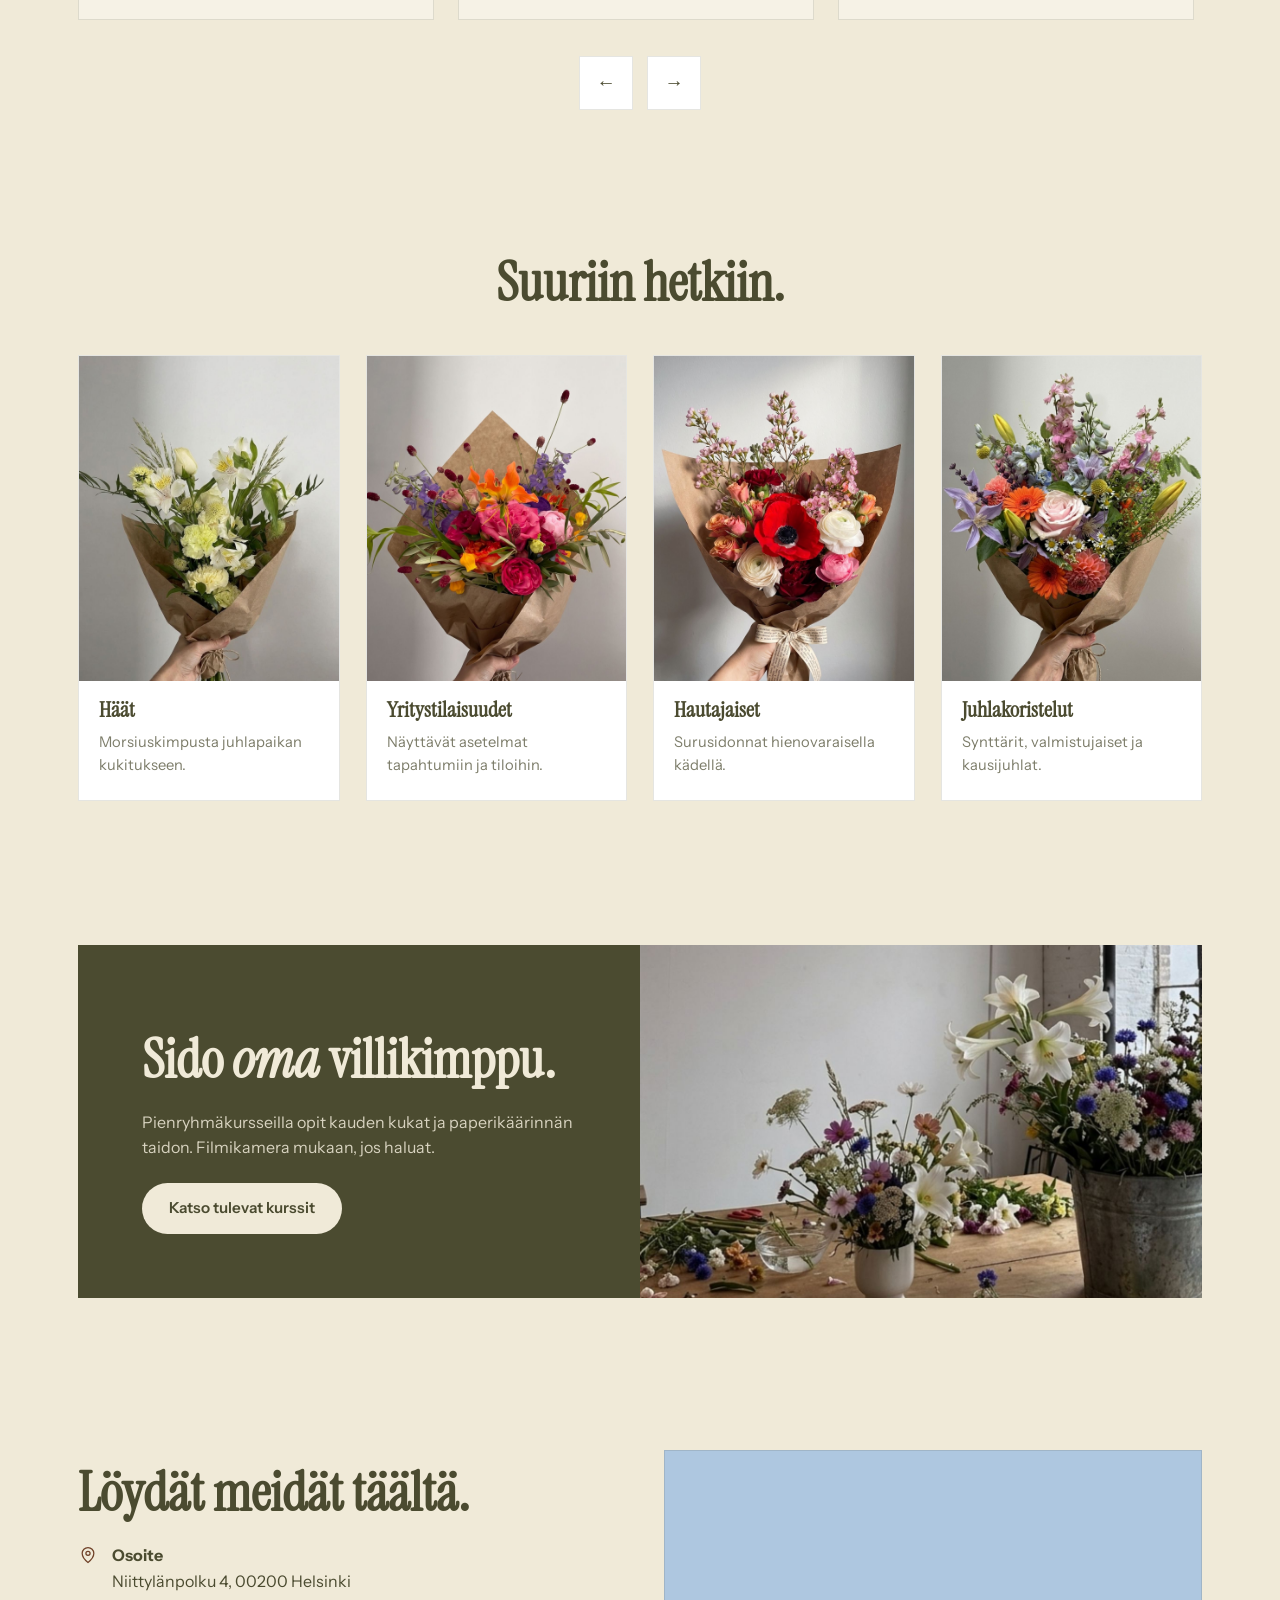
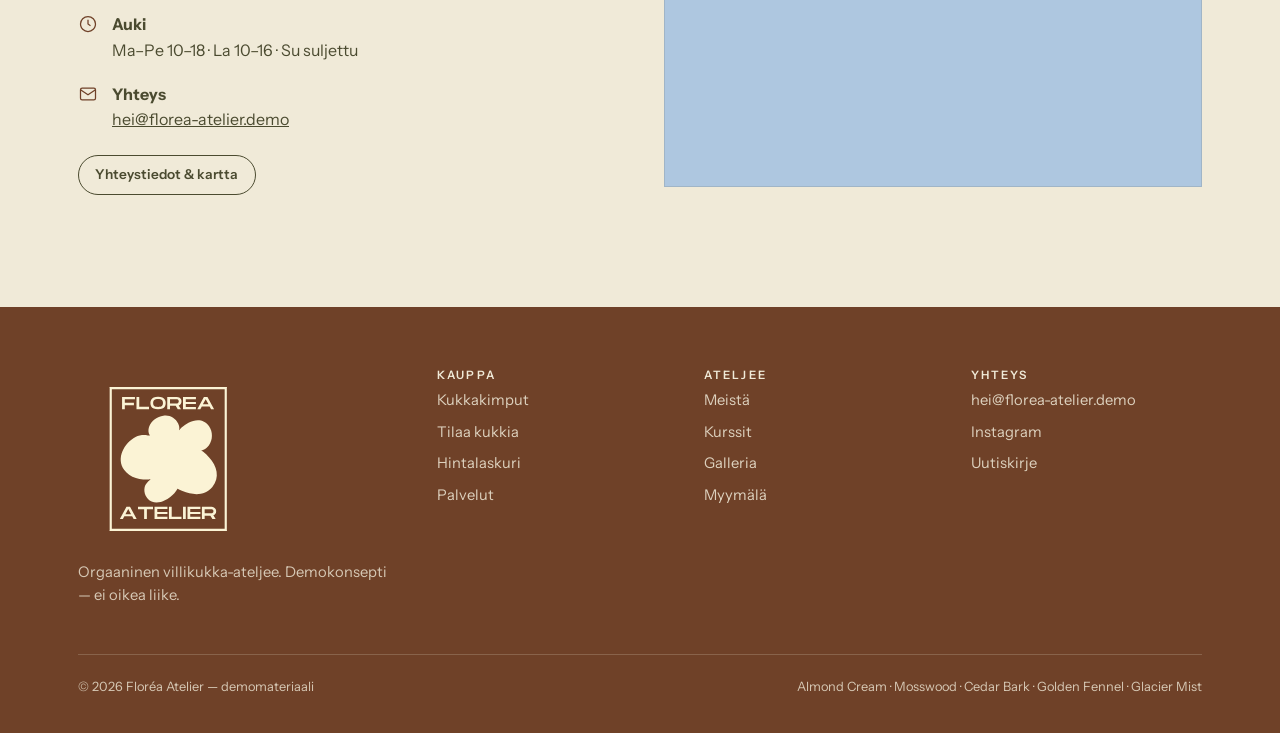
==== commit 408d5a38: "Add testimonials carousel to home; center special/services headings; workshop image strip on courses" ====
--- a/index.html
+++ b/index.html
@@ -76,10 +76,21 @@
     </div>
   </section>
 
+  <!-- Asiakaspalautteet -->
+  <section>
+    <div class="wrap">
+      <div class="section-head center">
+        <span class="eyebrow">Asiakkaiden sanoin</span>
+        <h2>Hetkiä, jotka jäivät mieleen.</h2>
+      </div>
+      <div data-testimonials></div>
+    </div>
+  </section>
+
   <!-- Erikoistilaukset -->
   <section>
     <div class="wrap">
-      <div class="section-head">
+      <div class="section-head center">
         <span class="eyebrow">Erikoistilaukset</span>
         <h2>Suuriin hetkiin.</h2>
       </div>
--- a/style.css
+++ b/style.css
@@ -145,6 +145,8 @@
 .page-header { padding: 64px 0 36px; }
 .page-header .eyebrow { margin-bottom: 14px; }
 .page-header p { margin-top: 16px; }
+.page-header.center .wrap { text-align: center; }
+.page-header.center .lede { margin-left: auto; margin-right: auto; }
 
 /* ===== Kortit (geneerinen ruudukko) ===== */
 .grid { display: grid; gap: 26px; }
@@ -189,7 +191,7 @@
 /* ===== Tumma osio ===== */
 .dark-band { background: var(--mosswood); color: var(--almond-cream); border-radius: 28px; }
 .dark-band .eyebrow { color: var(--glacier-mist); }
-.dark-band em { color: var(--glacier-mist); }
+.dark-band em { color: inherit; }
 .dark-inner { padding: 68px 0; }
 .quote { font-family: var(--font-display); font-size: clamp(1.7rem, 4vw, 2.9rem); line-height: 1.25; max-width: 22ch; }
 .quote-meta { margin-top: 26px; letter-spacing: 0.16em; text-transform: uppercase; font-size: 0.76rem; color: var(--glacier-mist); }
@@ -205,6 +207,19 @@
   .workshop-teaser { grid-template-columns: 1fr; }
   .workshop-teaser .wt-media { min-height: 280px; order: -1; }
 }
+
+/* ===== Asiakaspalautteet (karuselli) ===== */
+.tm-track { display: flex; gap: 24px; overflow-x: auto; scroll-snap-type: x mandatory; padding: 4px; scrollbar-width: none; -ms-overflow-style: none; }
+.tm-track::-webkit-scrollbar { display: none; }
+.tm-card { flex: 0 0 calc(33.333% - 16px); scroll-snap-align: start; border: 1px solid var(--line); background: var(--cream-soft); padding: 40px 36px; display: flex; flex-direction: column; gap: 18px; min-height: 290px; }
+@media (max-width: 900px) { .tm-card { flex-basis: calc(50% - 12px); } }
+@media (max-width: 600px) { .tm-card { flex-basis: 88%; } }
+.tm-stars { color: var(--cedar-bark); letter-spacing: 4px; font-size: 0.9rem; }
+.tm-quote { font-family: var(--font-display); font-weight: 700; font-style: italic; font-size: 1.4rem; line-height: 1.3; color: var(--mosswood); }
+.tm-who { margin-top: auto; color: rgba(75,75,48,0.7); font-size: 0.95rem; }
+.tm-nav { display: flex; justify-content: center; gap: 14px; margin-top: 32px; }
+.tm-arrow { width: 54px; height: 54px; border: 1px solid var(--line); background: #fff; cursor: pointer; font-size: 1.2rem; color: var(--mosswood); display: flex; align-items: center; justify-content: center; transition: background .2s ease, color .2s ease; }
+.tm-arrow:hover { background: var(--mosswood); color: var(--almond-cream); }
 
 /* ===== Galleria ===== */
 .gallery-grid { display: grid; grid-template-columns: repeat(3, 1fr); gap: 16px; }
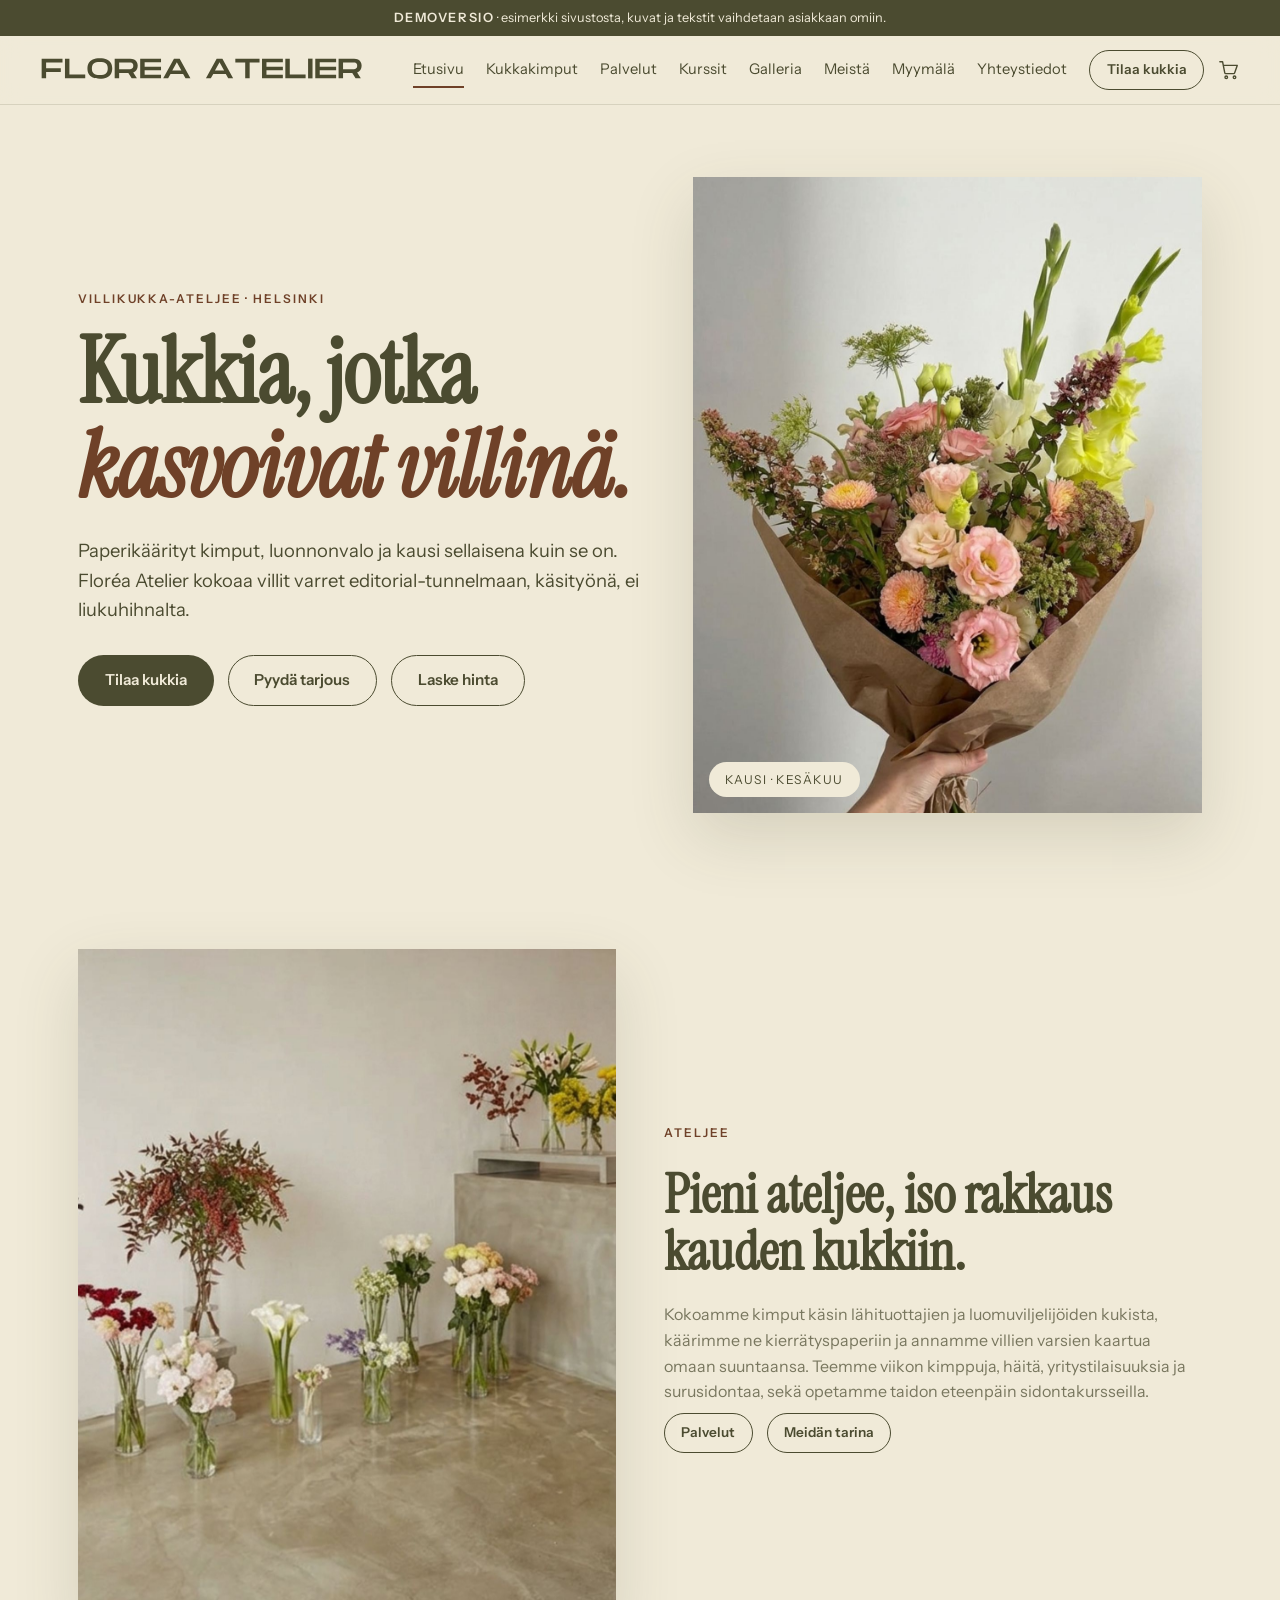
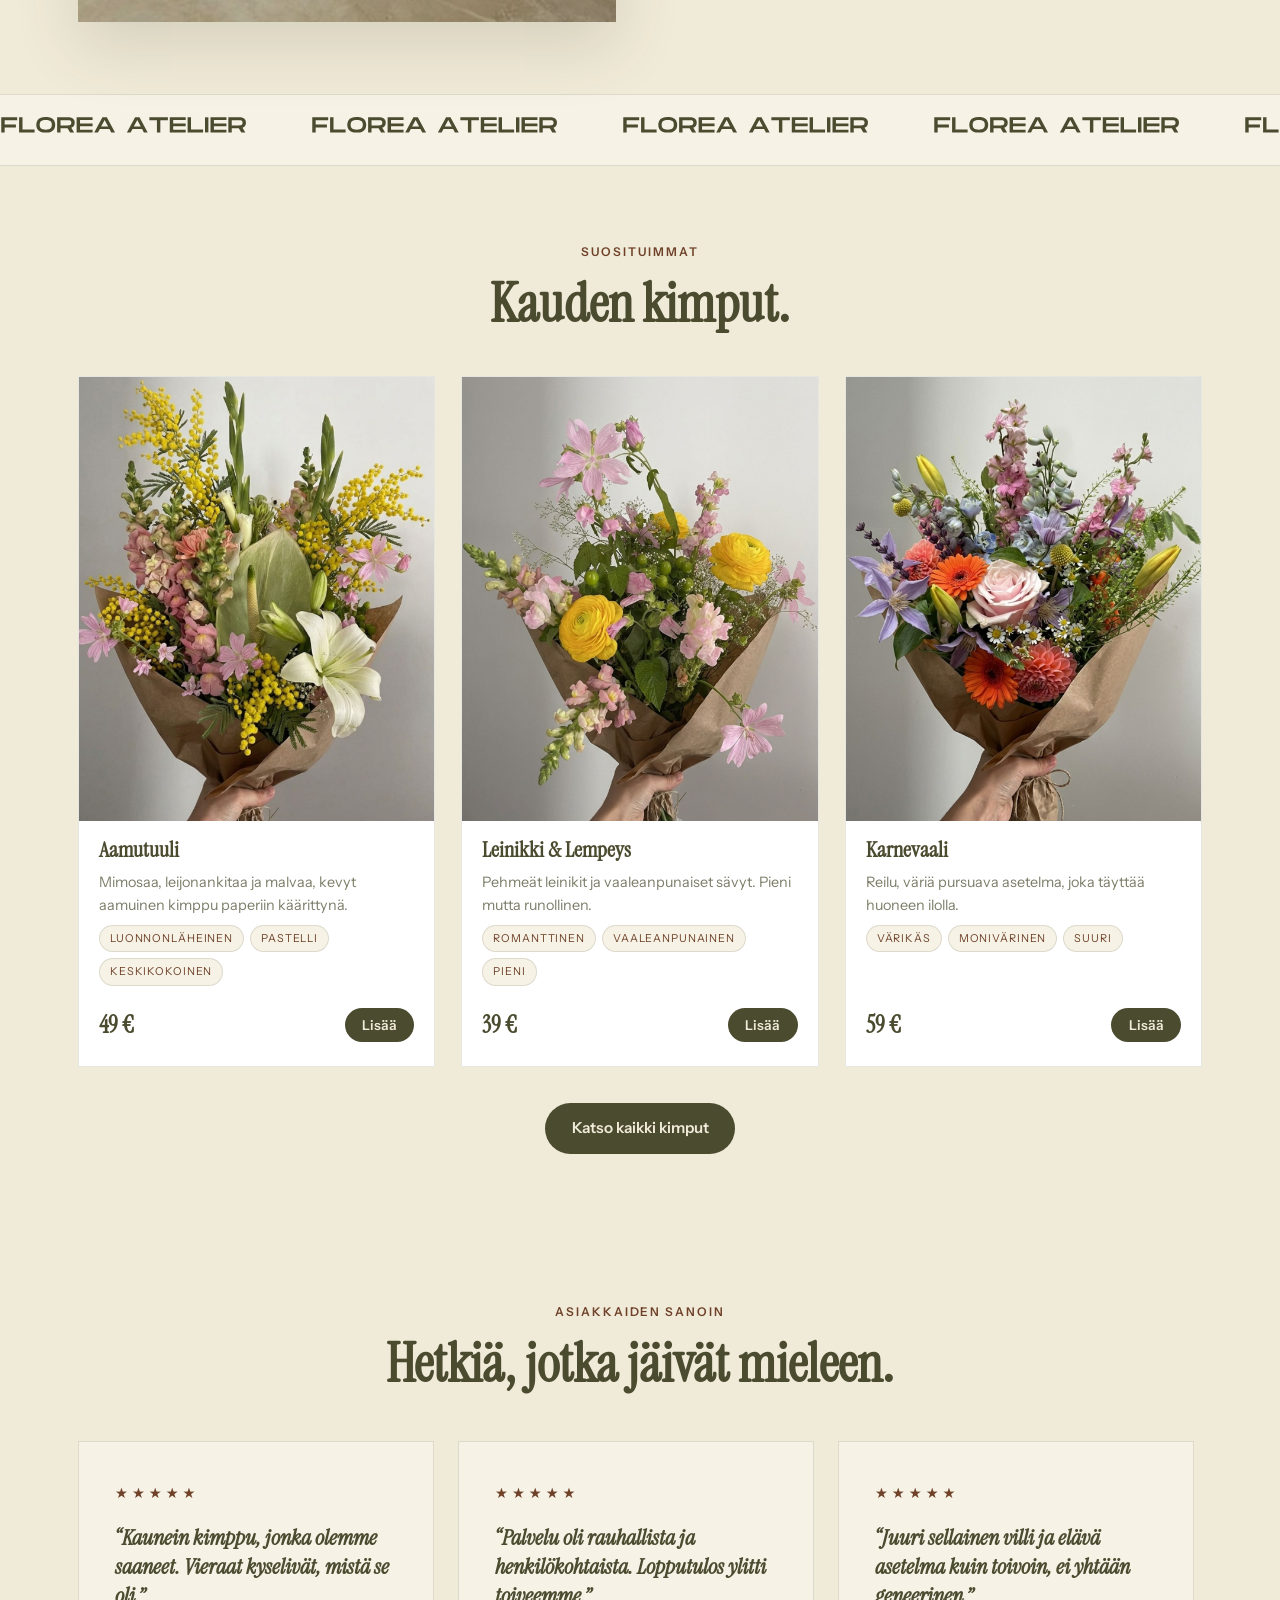
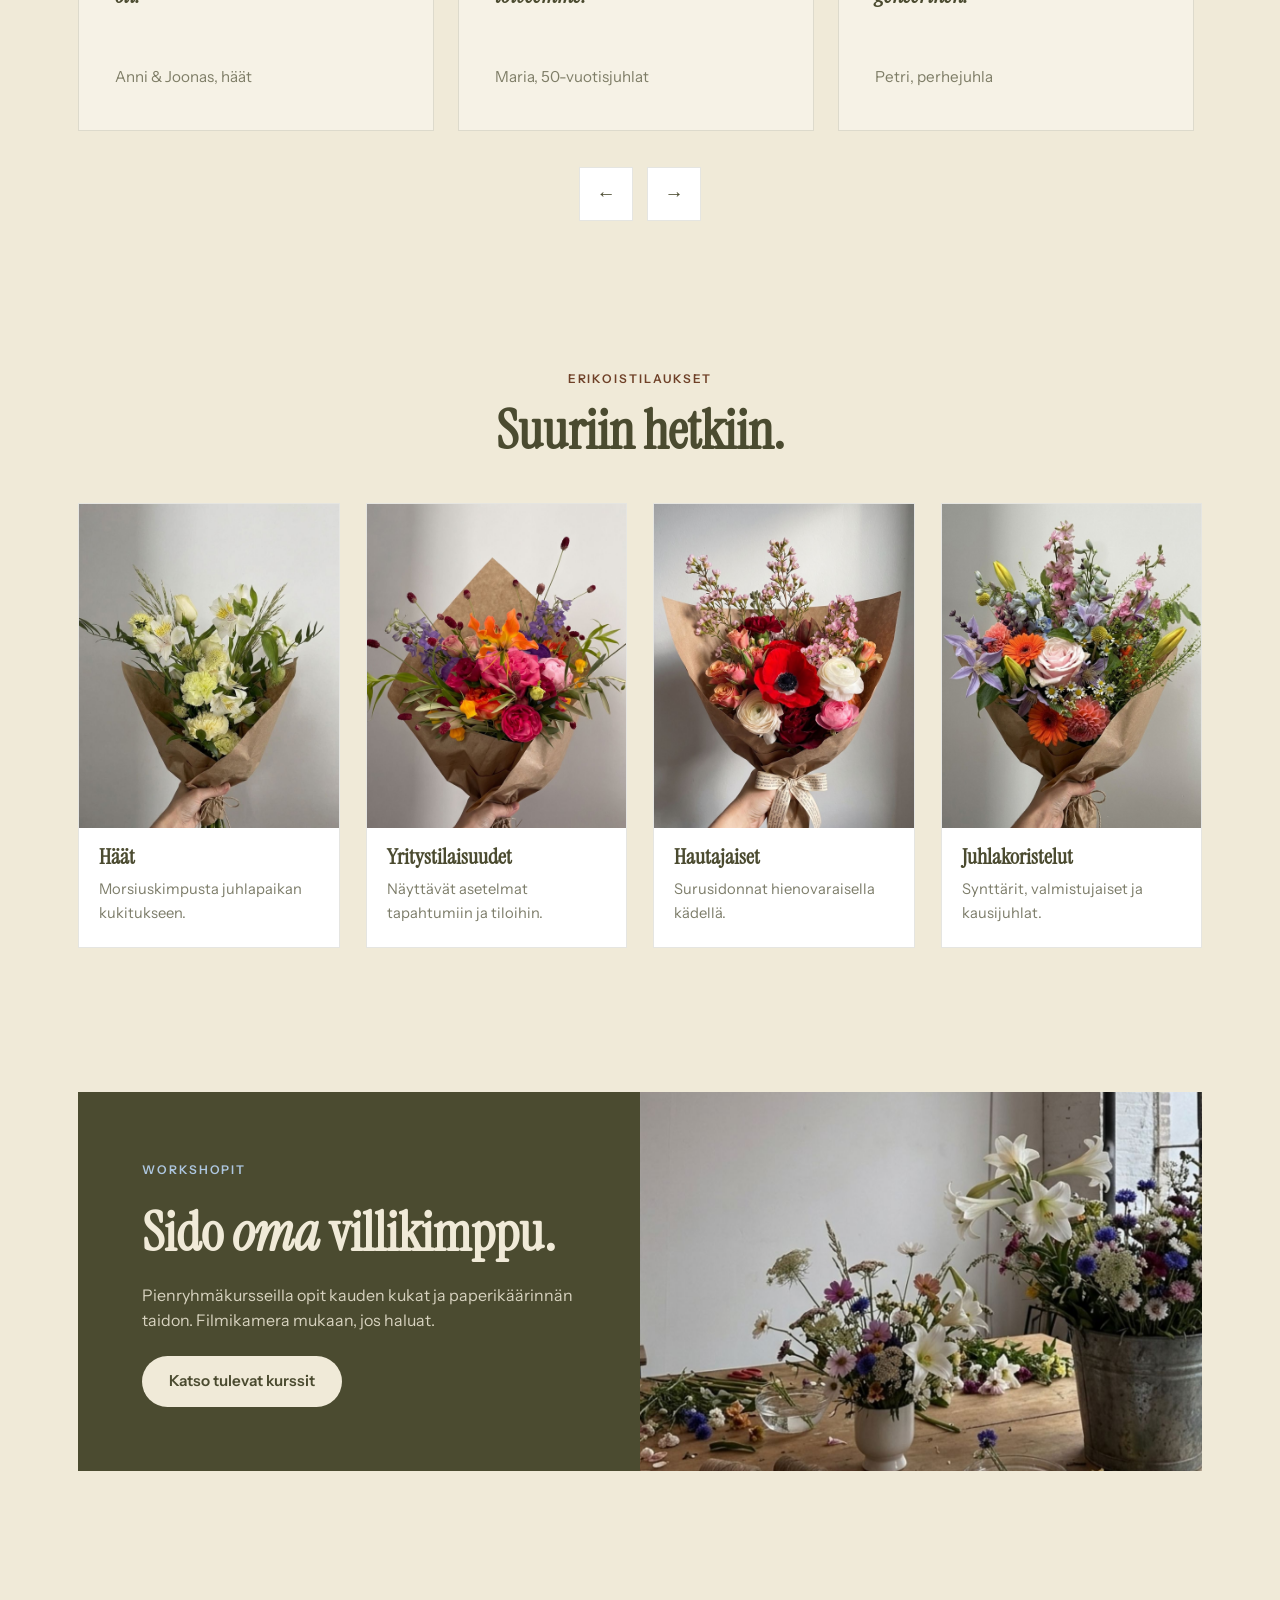
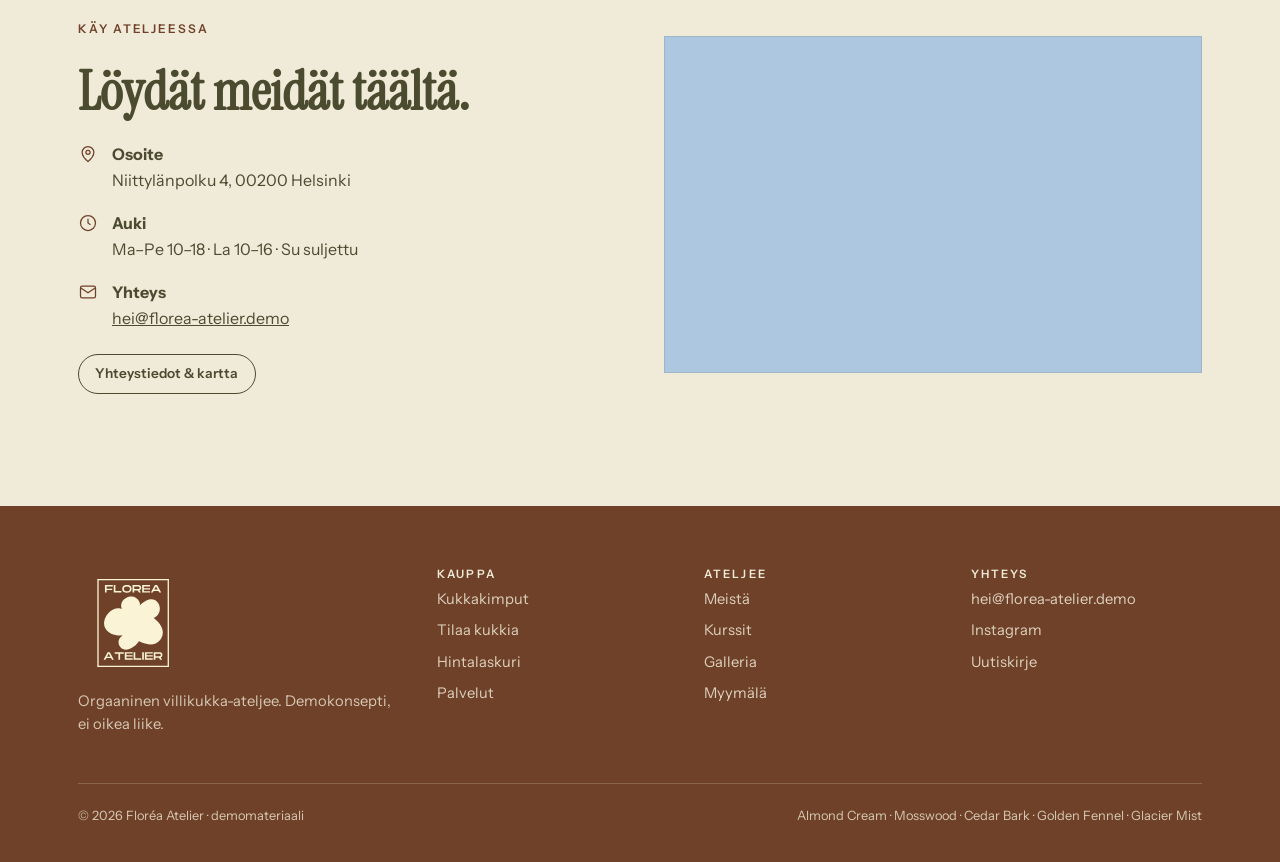
==== commit 094edd07: "Poista em-dash-merkki (—) kaikkialta Korvattu koko sivustolta ja dokumenteista: - Otsikko-/label-ero" ====
--- a/index.html
+++ b/index.html
@@ -3,8 +3,8 @@
 <head>
   <meta charset="UTF-8" />
   <meta name="viewport" content="width=device-width, initial-scale=1.0" />
-  <title>Floréa Atelier — Villikukka-ateljee</title>
-  <meta name="description" content="Floréa Atelier — orgaaninen villikukka-ateljee Helsingissä. Paperikäärityt kimput, luonnonvalo ja käsityö. Tilaa kukkia, pyydä tarjous tai laske hinta." />
+  <title>Floréa Atelier · Villikukka-ateljee</title>
+  <meta name="description" content="Floréa Atelier, orgaaninen villikukka-ateljee Helsingissä. Paperikäärityt kimput, luonnonvalo ja käsityö. Tilaa kukkia, pyydä tarjous tai laske hinta." />
   <link rel="preconnect" href="https://fonts.googleapis.com" />
   <link rel="preconnect" href="https://fonts.gstatic.com" crossorigin />
   <link href="https://fonts.googleapis.com/css2?family=Instrument+Serif:ital@0;1&family=Instrument+Sans:wght@400;500;600&display=swap" rel="stylesheet" />
@@ -21,7 +21,7 @@
         <h1>Kukkia, jotka<br><em>kasvoivat villinä.</em></h1>
         <p class="lede" style="margin-top:22px;">
           Paperikäärityt kimput, luonnonvalo ja kausi sellaisena kuin se on.
-          Floréa Atelier kokoaa villit varret editorial-tunnelmaan — käsityönä, ei liukuhihnalta.
+          Floréa Atelier kokoaa villit varret editorial-tunnelmaan, käsityönä, ei liukuhihnalta.
         </p>
         <div class="hero-cta">
           <a class="btn btn--primary" href="tilaa.html">Tilaa kukkia</a>
@@ -49,7 +49,7 @@
         <p class="muted">
           Kokoamme kimput käsin lähituottajien ja luomuviljelijöiden kukista, käärimme ne kierrätyspaperiin
           ja annamme villien varsien kaartua omaan suuntaansa. Teemme viikon kimppuja, häitä, yritystilaisuuksia
-          ja surusidontaa — sekä opetamme taidon eteenpäin sidontakursseilla.
+          ja surusidontaa, sekä opetamme taidon eteenpäin sidontakursseilla.
         </p>
         <div class="hero-cta" style="margin-top:8px;">
           <a class="btn btn--ghost btn--small" href="palvelut.html">Palvelut</a>
--- a/style.css
+++ b/style.css
@@ -1,5 +1,5 @@
 /* =====================================================================
-   Floréa Atelier — style.css
+   Floréa Atelier · style.css
    Brändivärit & fontit :root-muuttujissa. Vaihda vain nämä, kun
    sovellat runkoa toiseen toimialaan.
    ===================================================================== */
@@ -53,8 +53,13 @@
 em { color: var(--cedar-bark); }
 
 .eyebrow {
-  /* Piilotettu kaikkialta: otsikoiden yläpuoliset pikkutekstit pois */
-  display: none;
+  display: inline-block;
+  font-family: var(--font-body);
+  text-transform: uppercase;
+  letter-spacing: 0.16em;
+  font-size: 0.75rem;
+  font-weight: 600;
+  color: var(--cedar-bark);
 }
 .lede { font-size: 1.15rem; max-width: 52ch; }
 .muted { color: rgba(75, 75, 48, 0.72); }
@@ -77,6 +82,10 @@
 .btn--cream { background: var(--almond-cream); color: var(--mosswood); }
 .btn--small { padding: 0.6em 1.2em; font-size: 0.85rem; }
 .btn--block { width: 100%; justify-content: center; }
+
+/* ===== Demobanneri ===== */
+.demo-banner { background: var(--mosswood); color: var(--almond-cream); text-align: center; font-size: 0.8rem; padding: 9px 16px; line-height: 1.4; }
+.demo-banner strong { letter-spacing: 0.12em; font-weight: 600; }
 
 /* ===== Navigaatio ===== */
 .site-nav {
@@ -104,13 +113,19 @@
   border-radius: 999px; display: flex; align-items: center; justify-content: center; padding: 0 5px;
 }
 .nav-toggle { display: none; background: none; border: none; cursor: pointer; color: var(--mosswood); }
+.nav-close { display: none; position: absolute; top: 22px; right: 24px; background: none; border: none;
+  cursor: pointer; color: var(--mosswood); font-size: 1.6rem; line-height: 1; padding: 4px; }
+.nav-overlay { position: fixed; inset: 0; background: rgba(75,75,48,0.4); opacity: 0; pointer-events: none;
+  transition: opacity .3s ease; z-index: 99; }
+.nav-overlay.open { opacity: 1; pointer-events: auto; }
 @media (max-width: 1024px) {
   .nav-links { position: fixed; inset: 0 0 0 auto; width: min(80vw, 320px); background: var(--almond-cream);
     flex-direction: column; align-items: flex-start; gap: 18px; padding: 90px 32px; transform: translateX(100%);
-    transition: transform .3s ease; box-shadow: var(--shadow); }
+    transition: transform .3s ease; box-shadow: var(--shadow); z-index: 101; }
   .nav-links.open { transform: translateX(0); }
   .nav-links a.active:not(.btn)::after { display: none; }
   .nav-toggle { display: flex; }
+  .nav-close { display: block; }
 }
 @media (max-width: 540px) {
   .nav-brand .brand-full { display: none; }
@@ -158,6 +173,10 @@
 
 .info-card { background: #fff; border-radius: var(--radius-card); padding: 30px 28px 34px; border: 1px solid var(--line); }
 .info-card .num { font-family: var(--font-display); font-size: 2.1rem; color: var(--cedar-bark); }
+.info-card--center { text-align: center; display: flex; flex-direction: column; align-items: center; }
+/* Palvelugrafiikat tekstin värisiksi (Mosswood) */
+.svc-icon { height: 76px; width: auto; margin-bottom: 14px;
+  filter: brightness(0) saturate(100%) invert(24%) sepia(16%) saturate(700%) hue-rotate(33deg) brightness(94%) contrast(88%); }
 .info-card h3 { margin: 8px 0 10px; }
 .info-card p { font-size: 0.97rem; color: rgba(75,75,48,0.85); }
 
@@ -178,6 +197,12 @@
 .shop-layout { display: grid; grid-template-columns: 250px 1fr; gap: 36px; align-items: start; }
 @media (max-width: 820px) { .shop-layout { grid-template-columns: 1fr; } }
 .filters { background: #fff; border: 1px solid var(--line); border-radius: var(--radius-card); padding: 24px; }
+.filter-toggle { display: none; }
+@media (max-width: 820px) {
+  .filter-toggle { display: inline-flex; margin-bottom: 8px; }
+  .filters { display: none; }
+  .filters.open { display: block; }
+}
 .filter-group { margin-bottom: 22px; }
 .filter-group h4 { font-family: var(--font-body); text-transform: uppercase; letter-spacing: 0.16em; font-size: 0.72rem; font-weight: 600; margin-bottom: 10px; color: var(--cedar-bark); }
 .filter-option { display: flex; align-items: center; gap: 8px; font-size: 0.9rem; margin-bottom: 6px; cursor: pointer; }
@@ -253,6 +278,28 @@
 .form-note { font-size: 0.82rem; color: rgba(75,75,48,0.6); margin-top: 4px; }
 .form-success { background: var(--glacier-mist); color: var(--mosswood); border-radius: 14px; padding: 18px 20px; margin-top: 18px; display: none; }
 .form-success.show { display: block; }
+
+/* ===== Tilaa: valinta valmis vs oma ===== */
+.choice-grid { display: grid; grid-template-columns: 1fr 1fr; gap: 24px; }
+@media (max-width: 700px) { .choice-grid { grid-template-columns: 1fr; } }
+.choice-btn { text-align: left; cursor: pointer; background: #fff; border: 1.5px solid var(--line); padding: 34px 32px; display: flex; flex-direction: column; gap: 10px; font-family: var(--font-body); transition: border-color .2s ease, background .2s ease, transform .2s ease; }
+.choice-btn:hover { transform: translateY(-3px); }
+.choice-btn.active { border-color: var(--mosswood); background: var(--cream-soft); }
+.choice-title { font-family: var(--font-display); font-weight: 700; font-size: 1.9rem; color: var(--mosswood); line-height: 1; }
+.choice-sub { color: rgba(75,75,48,0.72); font-size: 0.98rem; }
+
+/* ===== Tuotesivu (tuote.html) ===== */
+.product-detail { display: grid; grid-template-columns: 1fr 1fr; gap: 48px; align-items: start; }
+@media (max-width: 820px) { .product-detail { grid-template-columns: 1fr; gap: 28px; } }
+.pd-media { overflow: hidden; aspect-ratio: 4/5; }
+.pd-media img { width: 100%; height: 100%; object-fit: cover; }
+.pd-info h1 { margin-bottom: 8px; }
+.pd-price { font-family: var(--font-display); font-weight: 700; font-size: 2.4rem; color: var(--cedar-bark); margin: 6px 0 18px; }
+.pd-meta { list-style: none; display: flex; flex-direction: column; gap: 10px; margin: 18px 0; }
+.pd-meta li { display: flex; gap: 10px; font-size: 0.96rem; }
+.pd-meta .lbl { color: rgba(75,75,48,0.6); min-width: 116px; }
+.pd-size { margin: 20px 0; }
+.pd-size h4 { font-family: var(--font-body); text-transform: uppercase; letter-spacing: 0.16em; font-size: 0.72rem; font-weight: 600; color: var(--cedar-bark); margin-bottom: 10px; }
 
 /* ===== Kimpun rakentaja ===== */
 .builder { display: grid; grid-template-columns: 1fr 340px; gap: 36px; align-items: start; }
@@ -308,7 +355,7 @@
 .site-footer { background: var(--cedar-bark); color: var(--almond-cream); padding: 62px 0 36px; margin-top: 40px; }
 .footer-grid { display: grid; grid-template-columns: 1.4fr 1fr 1fr 1fr; gap: 36px; }
 @media (max-width: 760px) { .footer-grid { grid-template-columns: 1fr 1fr; } }
-.site-footer img.flogo { height: 180px; width: auto; margin-bottom: 12px;
+.site-footer img.flogo { height: 110px; width: auto; margin-bottom: 12px;
   filter: brightness(0) invert(94%) sepia(13%) saturate(360%) hue-rotate(3deg) brightness(99%); }
 .site-footer a { color: var(--almond-cream); text-decoration: none; opacity: 0.85; display: block; font-size: 0.92rem; margin-top: 8px; }
 .site-footer a:hover { opacity: 1; }
@@ -321,13 +368,21 @@
 @media (max-width: 820px) { .split { grid-template-columns: 1fr; gap: 28px; } }
 .rounded-img { border-radius: var(--radius-card); overflow: hidden; box-shadow: var(--shadow); }
 .rounded-img img { width: 100%; height: 100%; object-fit: cover; }
+
+/* Kapeat kuvat: rajattu leveys desktopissa, täysleveä mobiilissa */
+.img-narrow { max-width: 64%; margin-inline: auto; }
+@media (max-width: 820px) { .img-narrow { max-width: 100%; } }
+
+/* Meistä-hero: sisennys vain desktopissa */
+.about-hero-pad { padding-left: 6%; }
+@media (max-width: 820px) { .about-hero-pad { padding-left: 0; } }
 .tag-pill { display: inline-block; background: var(--cream-soft); border: 1px solid var(--line); border-radius: 999px; padding: 6px 14px; font-size: 0.78rem; letter-spacing: 0.08em; text-transform: uppercase; color: var(--cedar-bark); }
 
 /* Media-banneri (esim. myymälä) */
 .media-banner { overflow: hidden; }
 .media-banner img { width: 100%; height: 100%; object-fit: cover; }
 
-/* Teräväkulmaiset kuvat — kuvat ja kuvakortit ilman pyöristystä */
+/* Teräväkulmaiset kuvat, kuvat ja kuvakortit ilman pyöristystä */
 .hero-figure,
 .product-card,
 .product-card .media,
@@ -341,7 +396,7 @@
 
 /* Pyörivä logo-sinetti (yhteystiedot) */
 .spin-seal { display: flex; justify-content: center; align-items: center; padding: 20px 0 40px; }
-.spin-seal img { width: clamp(150px, 22vw, 220px); height: auto; animation: seal-spin 24s linear infinite; }
+.spin-seal img { width: clamp(225px, 33vw, 330px); height: auto; animation: seal-spin 24s linear infinite; }
 @keyframes seal-spin { to { transform: rotate(360deg); } }
 @media (prefers-reduced-motion: reduce) { .spin-seal img { animation: none; } }
 
